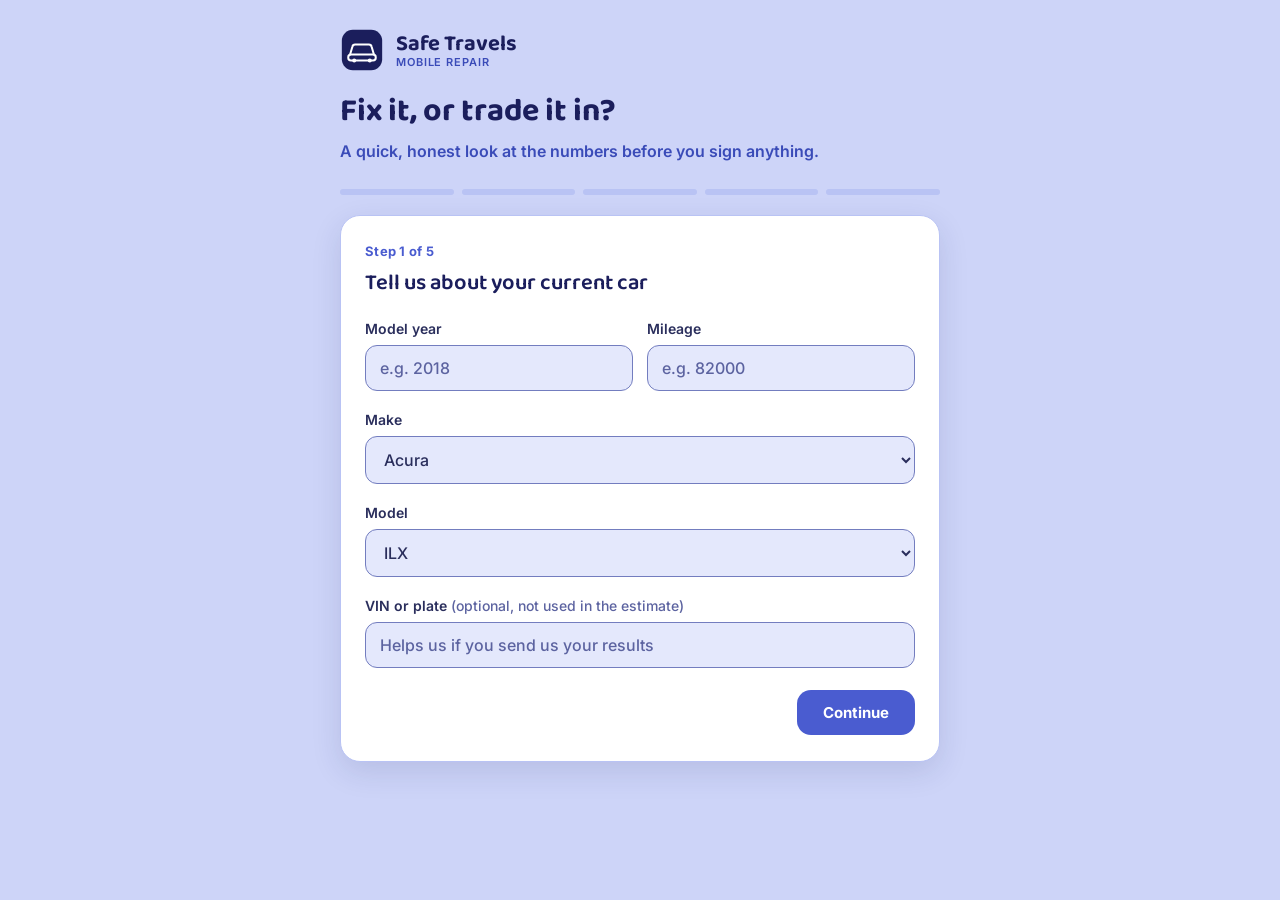
==== index.html @ 07d82bf0 "Print/PDF named 'Safe Travels Tool Results – <date>' with branded header Embedded, the browser named" ====
<!DOCTYPE html>
<html lang="en">
<head>
<meta charset="UTF-8">
<meta name="viewport" content="width=device-width, initial-scale=1.0">
<script>
  // Inside an iframe (the Squarespace embed): hide our own header, use a transparent
  // background and the light theme, so the tool blends into the host page. Runs before
  // first paint so the header never flashes. Standalone visits are unaffected.
  if (window.self !== window.top) {
    document.documentElement.classList.add('embedded');
    document.documentElement.setAttribute('data-theme', 'light');
  }
</script>
<title>Fix It or Trade It In? — Safe Travels</title>
<link rel="preconnect" href="https://fonts.googleapis.com">
<link rel="preconnect" href="https://fonts.gstatic.com" crossorigin>
<link href="https://fonts.googleapis.com/css2?family=Baloo+2:wght@500;600;700;800&family=Inter:wght@400;500;600;700&display=swap" rel="stylesheet">
<style>
  :root{
    --bg: #CDD4F8;
    --bg-soft: #E4E8FC;
    --navy: #1B1E5C;
    --navy-soft: #3A3F86;
    --blue: #5F72E0;
    --blue-deep: #4A5CD0;
    --coral: #F16F55;
    --coral-deep: #E05A40;
    --white: #FFFFFF;
    --card-border: #B9C3F4;
    --ink-on-blue: #FFFFFF;
    --text-body: #2A2E5C;
    --text-muted: #5C63A0;
    --good: #1B6B47;
    --focus: #1B1E5C;
    /* WCAG 2.2 AA: text/buttons >= 4.5:1, control borders >= 3:1 */
    --btn: #4A5CD0;
    --btn-hover: #3A4BB8;
    --error: #B3361F;
    --field-border: #737DBF;
    --accent-text: #3A4BB8;
    --shadow: 0 10px 30px rgba(27,30,92,0.12);
  }
  :root:not([data-theme="light"]) {
    @media (prefers-color-scheme: dark) {
      --bg: #12142E;
      --bg-soft: #1B1E44;
      --navy: #ECEFFF;
      --navy-soft: #C7CCF5;
      --blue: #8C9AF5;
      --blue-deep: #7385F0;
      --coral: #FF8B72;
      --coral-deep: #FF7259;
      --white: #1E2150;
      --card-border: #383D80;
      --ink-on-blue: #12142E;
      --text-body: #E7E9FF;
      --text-muted: #A7ACDD;
      --good: #6FDBA6;
      --focus: #ECEFFF;
      --btn: #8C9AF5;
      --btn-hover: #A5B1F8;
      --error: #FF7259;
      --field-border: #8088D0;
      --accent-text: #8C9AF5;
      --shadow: 0 10px 30px rgba(0,0,0,0.4);
    }
  }
  :root[data-theme="dark"]{
    --bg: #12142E;
    --bg-soft: #1B1E44;
    --navy: #ECEFFF;
    --navy-soft: #C7CCF5;
    --blue: #8C9AF5;
    --blue-deep: #7385F0;
    --coral: #FF8B72;
    --coral-deep: #FF7259;
    --white: #1E2150;
    --card-border: #383D80;
    --ink-on-blue: #12142E;
    --text-body: #E7E9FF;
    --text-muted: #A7ACDD;
    --good: #6FDBA6;
    --focus: #ECEFFF;
    --btn: #8C9AF5;
    --btn-hover: #A5B1F8;
    --error: #FF7259;
    --field-border: #8088D0;
    --accent-text: #8C9AF5;
    --shadow: 0 10px 30px rgba(0,0,0,0.4);
  }

  *{box-sizing:border-box;}
  html,body{margin:0;padding:0;}
  body{
    background: var(--bg);
    color: var(--text-body);
    font-family: 'Inter', -apple-system, BlinkMacSystemFont, sans-serif;
    min-height:100vh;
    line-height:1.5;
  }
  /* Embedded: no header, no background of our own. Everything left sits inside the card,
     so contrast never depends on the host page's colors. */
  html.embedded{ background:transparent; color-scheme:light; }
  html.embedded body{ min-height:0; background:transparent; }
  html.embedded .wrap{ padding:6px 10px 28px; }
  html.embedded header.top, html.embedded .title-block .sub{ display:none; }
  html.embedded .title-block{ margin:0; }
  html.embedded .title-block h1{ position:absolute; width:1px; height:1px; margin:-1px; padding:0; overflow:hidden; clip:rect(0 0 0 0); white-space:nowrap; border:0; }
  html.embedded .card .progress{ margin:0 0 18px; }
  .sr-only{ position:absolute; width:1px; height:1px; margin:-1px; padding:0; overflow:hidden; clip:rect(0 0 0 0); white-space:nowrap; border:0; }
  .step-title:focus{ outline:none; }
  ::placeholder{ color: var(--text-muted); opacity:1; }
  .wrap{
    max-width: 640px;
    margin: 0 auto;
    padding: 28px 20px 60px;
  }
  header.top{
    display:flex;
    align-items:center;
    gap:12px;
    margin-bottom: 22px;
  }
  .mark{
    width:44px;height:44px;flex:0 0 auto;
  }
  .wordmark{
    font-family:'Baloo 2', sans-serif;
    font-weight:700;
    font-size: 22px;
    color: var(--navy);
    line-height:1.1;
  }
  .wordmark small{
    display:block;
    font-family:'Inter',sans-serif;
    font-weight:600;
    font-size:11px;
    letter-spacing:0.08em;
    color: var(--accent-text);
  }
  .title-block{ margin: 6px 0 26px; }
  h1{
    font-family:'Baloo 2', sans-serif;
    font-weight:700;
    font-size: 32px;
    color: var(--navy);
    margin:0 0 8px;
    line-height:1.15;
  }
  .sub{
    color: var(--accent-text);
    font-weight:600;
    font-size:16px;
    margin:0;
    max-width: 46ch;
  }

  .progress{
    display:flex;
    gap:8px;
    margin: 24px 0 20px;
  }
  .progress .seg{
    flex:1;
    height:6px;
    border-radius:6px;
    background: var(--card-border);
    overflow:hidden;
  }
  .progress .seg.done, .progress .seg.active{ background: var(--blue); }

  .card{
    background: var(--white);
    border: 1.5px solid var(--card-border);
    border-radius: 20px;
    padding: 26px 24px;
    box-shadow: var(--shadow);
  }
  .step-label{
    font-weight:700;
    font-size:13px;
    letter-spacing:0.02em;
    color: var(--blue-deep);
    margin: 0 0 6px;
  }
  .step-title{
    font-family:'Baloo 2', sans-serif;
    font-weight:600;
    font-size:22px;
    color: var(--navy);
    margin: 0 0 18px;
  }

  .field{ margin-bottom:18px; }
  .field label{
    display:block;
    font-weight:600;
    font-size:14px;
    color: var(--text-body);
    margin-bottom:6px;
  }
  .hint{
    font-size:12.5px;
    color: var(--text-muted);
    margin-top:5px;
  }
  input[type="text"], input[type="number"], select{
    width:100%;
    padding: 12px 14px;
    border-radius: 12px;
    border: 1.5px solid var(--field-border);
    background: var(--bg-soft);
    color: var(--text-body);
    font-family:'Inter',sans-serif;
    font-size:16px; /* 16px+ stops iOS Safari zooming in on focus */
    font-weight:500;
  }
  input:focus, select:focus, button:focus-visible{
    outline: 2px solid var(--focus);
    outline-offset: 2px;
  }
  .row2{ display:grid; grid-template-columns: 1fr 1fr; gap:14px; }
  @media (max-width:480px){ .row2{ grid-template-columns: 1fr; } }

  .toggle{
    display:flex;
    background: var(--bg-soft);
    border: 1.5px solid var(--card-border);
    border-radius: 12px;
    padding:4px;
    gap:4px;
    margin-bottom:18px;
  }
  .toggle button{
    flex:1;
    border:none;
    background:transparent;
    padding:10px 8px;
    border-radius:9px;
    font-family:'Inter',sans-serif;
    font-weight:600;
    font-size:13.5px;
    color: var(--text-muted);
    cursor:pointer;
  }
  .toggle button.active{
    background: var(--btn);
    color: var(--ink-on-blue);
  }

  .checkrow{
    display:flex;
    align-items:center;
    gap:10px;
    border:1.5px solid var(--card-border);
    border-radius:12px;
    padding:12px 14px;
    background: var(--bg-soft);
    margin-bottom:18px;
    cursor:pointer;
  }
  .checkrow input{ width:18px; height:18px; accent-color: var(--blue); }
  .checkrow span{ font-size:14px; font-weight:500; color: var(--text-body); }

  .cta-link{
    display:flex;
    align-items:center;
    justify-content:space-between;
    gap:10px;
    text-decoration:none;
    background: #B93D26;
    color: #fff;
    padding: 14px 18px;
    border-radius: 14px;
    font-weight:700;
    font-size:14.5px;
    margin-bottom:20px;
  }
  .cta-link:hover{ background: #A83520; }
  .cta-link .arrow{ font-size:18px; }

  .nav-buttons{
    display:flex;
    justify-content:space-between;
    gap:12px;
    margin-top: 22px;
  }
  button.primary{
    background: var(--btn);
    color: var(--ink-on-blue);
    border:none;
    padding: 13px 26px;
    border-radius: 14px;
    font-family:'Inter',sans-serif;
    font-weight:700;
    font-size:15px;
    cursor:pointer;
  }
  button.primary:hover{ background: var(--btn-hover); }
  button.ghost{
    background:transparent;
    color: var(--navy-soft);
    border: 1.5px solid var(--field-border);
    padding: 13px 22px;
    border-radius: 14px;
    font-family:'Inter',sans-serif;
    font-weight:700;
    font-size:15px;
    cursor:pointer;
  }
  button.ghost:hover{ border-color: var(--blue); color: var(--blue-deep); }
  button:disabled{ opacity:0.45; cursor:not-allowed; }

  .slider-row{ margin-bottom: 18px; }
  input[type="range"]{
    width:100%;
    accent-color: var(--blue);
  }
  .slider-value{
    display:flex;
    justify-content:space-between;
    font-size:13px;
    color: var(--text-muted);
    font-weight:600;
    margin-top:4px;
  }

  /* Results */
  .verdict-card{
    text-align:center;
    border-radius: 22px;
    padding: 32px 24px 28px;
    color: #fff;
    margin-bottom: 20px;
  }
  .verdict-card.fix{ background: linear-gradient(160deg, #1B1E5C 0%, #3A3F86 100%); }
  .verdict-card.trade{ background: linear-gradient(160deg, #A83520 0%, #B93D26 100%); }
  .verdict-eyebrow{
    font-size:13px;
    font-weight:700;
    margin:0 0 6px;
  }
  .verdict-headline{
    font-family:'Baloo 2', sans-serif;
    font-weight:700;
    font-size: 30px;
    margin: 0 0 10px;
  }
  .verdict-sub{
    font-size:14.5px;
    font-weight:500;
    opacity:0.95;
    max-width:42ch;
    margin: 0 auto;
  }

  .stat-grid{
    display:grid;
    grid-template-columns: 1fr 1fr;
    gap:12px;
    margin: 20px 0;
  }
  @media (max-width:480px){ .stat-grid{ grid-template-columns: 1fr; } }
  .stat{
    background: var(--bg-soft);
    border:1.5px solid var(--card-border);
    border-radius:14px;
    padding:14px 16px;
  }
  .stat .k{ font-size:12px; font-weight:700; color: var(--text-muted); margin-bottom:4px; }
  .stat .v{ font-size:20px; font-weight:700; color: var(--navy); font-family:'Baloo 2', sans-serif; }
  .stat .d{ font-size:12px; color: var(--text-muted); margin-top:2px; }

  .reasoning{
    list-style:none;
    margin:0 0 20px;
    padding:0;
  }
  .reasoning li{
    display:flex;
    gap:10px;
    padding: 10px 0;
    border-top: 1px solid var(--card-border);
    font-size:14px;
    color: var(--text-body);
  }
  .reasoning li:first-child{ border-top:none; }
  .reasoning li .dot{
    flex:0 0 auto;
    width:8px;height:8px;border-radius:50%;
    background: var(--blue);
    margin-top:6px;
  }

  details.math{
    margin-bottom:20px;
    border:1.5px solid var(--card-border);
    border-radius:14px;
    padding: 4px 16px;
    background: var(--bg-soft);
  }
  details.math summary{
    cursor:pointer;
    font-weight:700;
    font-size:13.5px;
    color: var(--blue-deep);
    padding:12px 0;
  }
  details.math .math-body{ font-size:13px; color: var(--text-muted); padding-bottom:14px; }
  details.math .math-body p{ margin:6px 0; }

  .disclaimer{
    font-size:12px;
    color: var(--text-muted);
    line-height:1.6;
    margin-bottom: 18px;
  }

  .restart{
    display:block;
    text-align:center;
    width:100%;
    background:transparent;
    border:none;
    color: var(--text-muted);
    font-weight:600;
    font-size:13px;
    text-decoration:underline;
    cursor:pointer;
    padding: 6px;
  }

  .step{ display:none; }
  .step.active{ display:block; }

  .error-msg{
    color: var(--error);
    font-size:13px;
    font-weight:600;
    margin: -8px 0 16px;
    display:none;
  }

  /* Condition options */
  fieldset.opts{ border:none; margin:0 0 18px; padding:0; }
  fieldset.opts legend{ font-weight:600; font-size:14px; color: var(--text-body); margin-bottom:8px; padding:0; }
  .opt{
    display:flex;
    align-items:flex-start;
    gap:10px;
    border:1.5px solid var(--card-border);
    border-radius:12px;
    padding:11px 14px;
    background: var(--bg-soft);
    margin-bottom:8px;
    cursor:pointer;
  }
  .opt input{ width:18px; height:18px; margin-top:2px; accent-color: var(--blue); flex:0 0 auto; }
  .opt b{ display:block; font-size:14px; font-weight:600; color: var(--text-body); }
  .opt small{ display:block; font-size:12.5px; color: var(--text-muted); }
  .opt:has(input:checked){ border-color: var(--blue); }
  .hint a, .disclaimer a{ color: var(--blue-deep); }

  .answers-block summary{ cursor:pointer; }
  .answers{ list-style:none; margin:0; padding:0 0 12px; font-size:13px; }
  .answers li{ display:flex; justify-content:space-between; gap:12px; padding:5px 0; border-top:1px solid var(--card-border); }
  .answers li:first-child{ border-top:none; }
  .answers li span:first-child{ color: var(--text-muted); }
  .answers li span:last-child{ color: var(--text-body); font-weight:600; text-align:right; }

  .result-actions{ display:flex; gap:12px; margin-bottom:20px; }
  .result-actions button{ flex:1; }

  .send-box{
    border:1.5px solid var(--card-border);
    border-radius:16px;
    padding:18px 16px 6px;
    background: var(--bg-soft);
    margin-bottom:20px;
  }
  .send-box h3{ font-family:'Baloo 2', sans-serif; font-weight:600; font-size:18px; color: var(--navy); margin:0 0 4px; }
  .send-box > p{ font-size:13px; color: var(--text-muted); margin:0 0 14px; }
  .send-box input[type="text"], .send-box input[type="email"], .send-box input[type="tel"], .send-box textarea{
    width:100%;
    padding: 11px 13px;
    border-radius: 12px;
    border: 1.5px solid var(--field-border);
    background: var(--white);
    color: var(--text-body);
    font-family:'Inter',sans-serif;
    font-size:16px; /* 16px+ stops iOS Safari zooming in on focus */
  }
  .send-box textarea{ min-height:70px; resize:vertical; }
  .send-box .checkrow{ background: var(--white); align-items:flex-start; }
  .send-box .checkrow input{ margin-top:2px; flex:0 0 auto; }
  .send-box .checkrow span{ font-size:12.5px; }
  .send-status{ font-size:13px; font-weight:600; margin: 0 0 14px; display:none; }
  .send-status.ok{ color: var(--good); display:block; }
  .send-status.bad{ color: var(--error); display:block; }
  .send-box button.primary{ width:100%; margin-bottom:14px; }

  .disclaimer h3{ font-size:12.5px; font-weight:700; color: var(--text-body); margin:14px 0 4px; }
  .disclaimer p{ margin:0 0 8px; }
  .print-only{ display:none; }
  /* A line is always reserved for the message, so showing or clearing it never moves the form. */
  .field-err{ color: var(--error); font-size:12.5px; font-weight:600; line-height:1.4; min-height:1.4em; margin:4px 0 -8px; }
  .send-box input[aria-invalid="true"], input[aria-invalid="true"]{ border-color: var(--error); }
  .hp{ position:absolute; left:-9999px; width:1px; height:1px; overflow:hidden; }

  @media print{
    :root:not([data-theme="light"]), :root[data-theme]{
      --bg:#fff; --bg-soft:#F4F5FC; --navy:#1B1E5C; --navy-soft:#3A3F86; --blue:#5F72E0; --blue-deep:#4A5CD0;
      --coral:#F16F55; --coral-deep:#E05A40; --white:#fff; --card-border:#C9CFEF; --text-body:#2A2E5C;
      --text-muted:#5C63A0; --shadow:none;
    }
    body{ background:#fff; }
    .wrap{ padding:0; max-width:none; }
    .progress, .title-block .sub, .step-label, .nav-buttons, .result-actions, .send-box, .restart,
    .cta-link{ display:none !important; }
    details summary{ list-style:none; cursor:default; }
    .card{ border:none; box-shadow:none; padding:0; }
    .verdict-card, .stat{ -webkit-print-color-adjust:exact; print-color-adjust:exact; break-inside:avoid; }
    details.math, .answers-block{ break-inside:avoid; }
    .print-only{ display:block; font-size:12px; color: var(--text-muted); margin-bottom:12px; }
  }
</style>
</head>
<body>
<div class="wrap">

  <header class="top">
    <svg class="mark" viewBox="0 0 48 48" fill="none" xmlns="http://www.w3.org/2000/svg" aria-hidden="true">
      <rect x="2" y="2" width="44" height="44" rx="12" fill="var(--navy)"/>
      <path d="M11 29l2.5-8.5A3 3 0 0 1 16.4 18h15.2a3 3 0 0 1 2.9 2.5L37 29" stroke="var(--white)" stroke-width="2.2" stroke-linecap="round" stroke-linejoin="round"/>
      <rect x="9" y="29" width="30" height="6.5" rx="3" stroke="var(--white)" stroke-width="2.2"/>
      <circle cx="15.5" cy="35.5" r="2.2" fill="var(--white)"/>
      <circle cx="32.5" cy="35.5" r="2.2" fill="var(--white)"/>
    </svg>
    <div class="wordmark">Safe Travels<small>MOBILE REPAIR</small></div>
  </header>

  <div class="title-block">
    <h1>Fix it, or trade it in?</h1>
    <p class="sub">A quick, honest look at the numbers before you sign anything.</p>
  </div>

  <div class="progress" id="progress" aria-hidden="true">
    <div class="seg" data-i="0"></div>
    <div class="seg" data-i="1"></div>
    <div class="seg" data-i="2"></div>
    <div class="seg" data-i="3"></div>
    <div class="seg" data-i="4"></div>
  </div>

  <div class="card">

    <!-- STEP 1: current car -->
    <div class="step active" id="step0">
      <p class="step-label">Step 1 of 5</p>
      <h2 class="step-title" tabindex="-1">Tell us about your current car</h2>

      <div class="row2">
        <div class="field">
          <label for="year">Model year</label>
          <input type="number" id="year" inputmode="numeric" aria-describedby="err0" placeholder="e.g. 2018" min="1990" max="2027">
        </div>
        <div class="field">
          <label for="mileage">Mileage</label>
          <input type="number" id="mileage" inputmode="numeric" aria-describedby="err0" placeholder="e.g. 82000" min="0">
        </div>
      </div>

      <div class="field">
        <label for="make">Make</label>
        <select id="make"></select>
      </div>

      <div class="field" id="modelField">
        <label for="model">Model</label>
        <select id="model"></select>
      </div>

      <div class="field" id="categoryField" style="display:none;">
        <label for="category">Closest category</label>
        <select id="category"></select>
        <p class="hint">We don't have your exact model in our reference data, so we'll use a same-category estimate. It'll be wider and less precise.</p>
      </div>

      <div class="field">
        <label for="platevin">VIN or plate <span style="font-weight:500;color:var(--text-muted);">(optional, not used in the estimate)</span></label>
        <input type="text" id="platevin" placeholder="Helps us if you send us your results">
      </div>

      <p class="error-msg" id="err0" role="alert">Enter a model year and mileage to continue.</p>

      <div class="nav-buttons">
        <span></span>
        <button class="primary" id="next0">Continue</button>
      </div>
    </div>

    <!-- STEP 2: condition -->
    <div class="step" id="step1">
      <p class="step-label">Step 2 of 5</p>
      <h2 class="step-title" tabindex="-1">What shape is it in?</h2>

      <fieldset class="opts">
        <legend>Overall condition</legend>
        <label class="opt"><input type="radio" name="cond" value="excellent"><span><b>Excellent</b><small>Looks and drives like new, full service history</small></span></label>
        <label class="opt"><input type="radio" name="cond" value="good" checked><span><b>Good</b><small>Normal wear for its age, no major problems</small></span></label>
        <label class="opt"><input type="radio" name="cond" value="fair"><span><b>Fair</b><small>Noticeable wear, some things need attention soon</small></span></label>
        <label class="opt"><input type="radio" name="cond" value="poor"><span><b>Poor</b><small>Several problems, or it's been neglected</small></span></label>
      </fieldset>

      <fieldset class="opts">
        <legend>Rust</legend>
        <label class="opt"><input type="radio" name="rust" value="none" checked><span><b>None that I can see</b></span></label>
        <label class="opt"><input type="radio" name="rust" value="surface"><span><b>Surface spots</b><small>Small spots or stone chips starting to rust</small></span></label>
        <label class="opt"><input type="radio" name="rust" value="body"><span><b>Bubbling or holes in the body</b><small>Rocker panels, wheel arches, door bottoms, tailgate</small></span></label>
        <label class="opt"><input type="radio" name="rust" value="structural"><span><b>Frame, subframe, or brake-line rust</b><small>Flaking or rot underneath, or a mechanic has flagged it</small></span></label>
        <p class="hint">Road salt makes rust a big deal in New Jersey. Not sure? Choose your best guess. We check underneath during any Safe Travels visit.</p>
      </fieldset>

      <fieldset class="opts">
        <legend>Electronics &amp; software <span style="font-weight:500;color:var(--text-muted);">(check any that apply)</span></legend>
        <label class="opt"><input type="checkbox" class="sw" value="Warning lights or electrical glitches that keep coming back"><span><b>Warning lights or electrical glitches that keep coming back</b></span></label>
        <label class="opt"><input type="checkbox" class="sw" value="Screen, infotainment, camera, or phone-connection problems"><span><b>Screen, infotainment, camera, or phone-connection problems</b></span></label>
        <label class="opt"><input type="checkbox" class="sw" value="Driver-assist or sensor faults"><span><b>Driver-assist or sensor faults</b><small>Lane keeping, blind spot, parking sensors, adaptive cruise</small></span></label>
      </fieldset>

      <div class="field" id="warrantyField" style="display:none;">
        <label for="warranty">Is it still under factory warranty?</label>
        <select id="warranty">
          <option value="unsure">Not sure</option>
          <option value="yes">Yes</option>
          <option value="no">No</option>
        </select>
        <p class="hint">Software problems are often fixed free under a recall or warranty. Check your VIN at <a href="https://www.nhtsa.gov/recalls" target="_blank" rel="noopener">nhtsa.gov/recalls<span class="sr-only"> (opens in a new tab)</span></a>.</p>
      </div>

      <div class="nav-buttons">
        <button class="ghost" id="back1">Back</button>
        <button class="primary" id="next1">Continue</button>
      </div>
    </div>

    <!-- STEP 3: repair situation -->
    <div class="step" id="step2">
      <p class="step-label">Step 3 of 5</p>
      <h2 class="step-title" tabindex="-1">What's it need right now?</h2>

      <a class="cta-link" href="https://www.besafetravels.com/calculator" target="_blank" rel="noopener">
        <span>Get a free repair quote from Safe Travels</span>
        <span class="arrow" aria-hidden="true">↗</span><span class="sr-only"> (opens in a new tab)</span>
      </a>

      <label class="checkrow" for="noRepair">
        <input type="checkbox" id="noRepair">
        <span>No known repairs — I'm just weighing my options</span>
      </label>

      <div class="field" id="repairField">
        <label for="repairCost">Repair quote amount ($)</label>
        <input type="number" id="repairCost" inputmode="numeric" placeholder="e.g. 1800" min="0">
        <p class="hint">Use the quote from the link above, or your mechanic's estimate.</p>
      </div>

      <div class="nav-buttons">
        <button class="ghost" id="back2">Back</button>
        <button class="primary" id="next2">Continue</button>
      </div>
    </div>

    <!-- STEP 4: new car -->
    <div class="step" id="step3">
      <p class="step-label">Step 4 of 5</p>
      <h2 class="step-title" tabindex="-1">The car you're considering</h2>

      <div class="toggle" role="group" aria-label="How do you want to enter the new car's cost?">
        <button type="button" id="tabPayment" class="active" aria-pressed="true">I know my payment</button>
        <button type="button" id="tabPrice" aria-pressed="false">Enter price &amp; terms</button>
      </div>

      <div id="paymentMode">
        <div class="row2">
          <div class="field">
            <label for="knownPayment">Monthly payment ($)</label>
            <input type="number" id="knownPayment" inputmode="numeric" aria-describedby="err3" placeholder="e.g. 480" min="0">
          </div>
          <div class="field">
            <label for="knownTerm">Term (months)</label>
            <input type="number" id="knownTerm" inputmode="numeric" placeholder="e.g. 36" min="1" value="36">
          </div>
        </div>
        <div class="field">
          <label for="knownDown">Cash down or due at signing ($)</label>
          <input type="number" id="knownDown" inputmode="numeric" placeholder="e.g. 2000" min="0" value="0">
        </div>
        <label class="checkrow" for="paymentHasTrade">
          <input type="checkbox" id="paymentHasTrade">
          <span>This payment already includes my trade-in</span>
        </label>
      </div>

      <div id="priceMode" style="display:none;">
        <div class="row2">
          <div class="field">
            <label for="price">Vehicle price ($)</label>
            <input type="number" id="price" inputmode="numeric" aria-describedby="err3" placeholder="e.g. 32000" min="0">
          </div>
          <div class="field">
            <label for="down">Cash down ($)</label>
            <input type="number" id="down" inputmode="numeric" placeholder="e.g. 3000" min="0" value="0">
            <p class="hint">Don't include your trade-in. We add it below.</p>
          </div>
        </div>
        <div class="row2">
          <div class="field">
            <label for="apr">Interest rate (APR %)</label>
            <input type="number" id="apr" inputmode="decimal" placeholder="e.g. 6.5" min="0" step="0.1" value="6.5">
          </div>
          <div class="field">
            <label for="term">Term (months)</label>
            <input type="number" id="term" inputmode="numeric" placeholder="e.g. 60" min="1" value="60">
          </div>
        </div>
        <label class="checkrow" for="applyTrade">
          <input type="checkbox" id="applyTrade" checked>
          <span>Put my estimated trade-in value toward this car</span>
        </label>
      </div>

      <div class="slider-row">
        <label for="horizon">How far ahead are you comparing?</label>
        <input type="range" id="horizon" min="12" max="84" step="6" value="36">
        <div class="slider-value"><span>1 yr</span><span id="horizonOut">3 years</span><span>7 yrs</span></div>
      </div>

      <p class="error-msg" id="err3" role="alert">Enter a payment or a price to continue.</p>

      <div class="nav-buttons">
        <button class="ghost" id="back3">Back</button>
        <button class="primary" id="next3">See my result</button>
      </div>
    </div>

    <!-- STEP 5: result -->
    <div class="step" id="step4">
      <p class="step-label">Step 5 of 5</p>
      <h2 class="step-title" tabindex="-1">Here's what the numbers say</h2>
      <p class="print-only" id="printDate"></p>
      <p class="print-only print-contact">Safe Travels Mobile Repair · besafetravels.com · (908) 986-3415 · info@besafetravels.com</p>

      <div id="verdictCard" class="verdict-card">
        <p class="verdict-eyebrow" id="verdictEyebrow">OUR READ</p>
        <p class="verdict-headline" id="verdictHeadline">—</p>
        <p class="verdict-sub" id="verdictSub"></p>
      </div>

      <div class="stat-grid">
        <div class="stat">
          <div class="k">Estimated trade-in value</div>
          <div class="v" id="statTradeIn">—</div>
          <div class="d" id="statTradeInConf"></div>
        </div>
        <div class="stat">
          <div class="k">Repair as % of that value</div>
          <div class="v" id="statRatio">—</div>
          <div class="d">lower is stronger for fixing</div>
        </div>
        <div class="stat">
          <div class="k">Cost to keep &amp; fix</div>
          <div class="v" id="statFixTotal">—</div>
          <div class="d" id="statFixSub"></div>
        </div>
        <div class="stat">
          <div class="k">Net cost to trade in &amp; replace</div>
          <div class="v" id="statTradeTotal">—</div>
          <div class="d" id="statTradeSub"></div>
        </div>
      </div>

      <ul class="reasoning" id="reasoningList"></ul>

      <details class="math answers-block">
        <summary>Your answers</summary>
        <ul class="answers" id="answersList"></ul>
      </details>

      <details class="math">
        <summary>How we calculated this</summary>
        <div class="math-body" id="mathBody"></div>
      </details>

      <div class="result-actions">
        <button class="ghost" id="printBtn" type="button">Print or save as PDF</button>
      </div>

      <form class="send-box" id="sendForm" novalidate>
        <h3>Want a second opinion?</h3>
        <p>Send these results to Safe Travels and we'll get back to you. Nothing is sent unless you press the button.</p>
        <p>Your name is required, plus an email <em>or</em> a phone number.</p>
        <div class="field">
          <label for="sendName">Your name <span style="font-weight:500;color:var(--text-muted);">(required)</span></label>
          <input type="text" id="sendName" autocomplete="name" aria-required="true">
        </div>
        <div>
          <div class="field">
            <label for="sendEmail">Email</label>
            <input type="email" id="sendEmail" autocomplete="email" maxlength="254" aria-describedby="sendEmailErr" placeholder="you@example.com">
            <p class="field-err" id="sendEmailErr"></p>
          </div>
          <div class="field">
            <label for="sendPhone">Phone</label>
            <input type="tel" id="sendPhone" autocomplete="tel" maxlength="25" aria-describedby="sendPhoneErr" placeholder="(732) 555-1234">
            <p class="field-err" id="sendPhoneErr"></p>
          </div>
        </div>
        <div class="field">
          <label for="sendNote">Anything else we should know? <span style="font-weight:500;color:var(--text-muted);">(optional)</span></label>
          <textarea id="sendNote"></textarea>
        </div>
        <div class="hp" aria-hidden="true">
          <label for="sendWebsite">Leave this empty</label>
          <input type="text" id="sendWebsite" name="_honey" tabindex="-1" autocomplete="off">
        </div>
        <label class="checkrow" for="sendConsent">
          <input type="checkbox" id="sendConsent">
          <span>I agree that Safe Travels Mobile Repair can use my answers and contact details to reply to me about this estimate.</span>
        </label>
        <p class="send-status" id="sendStatus" role="status"></p>
        <button class="primary" type="submit" id="sendBtn">Send my results to Safe Travels</button>
      </form>

      <a class="cta-link" id="resultCta" href="https://www.besafetravels.com" target="_blank" rel="noopener">
        <span id="resultCtaText">Book with Safe Travels</span>
        <span class="arrow" aria-hidden="true">↗</span><span class="sr-only"> (opens in a new tab)</span>
      </a>

      <div class="disclaimer">
        <h3>Important: this is an estimate, not an offer</h3>
        <p>This tool gives a rough, directional comparison. It's based on general depreciation and upkeep patterns and on what you enter. It is not a vehicle appraisal, a trade-in or purchase offer, a written repair estimate, a credit offer, or financial or legal advice. Condition, trim, options, history, market conditions and your credit all change the real numbers. Before you decide, get a written trade-in offer from a dealer and a written repair estimate.</p>
        <h3>Costs not included</h3>
        <p>The "trade in &amp; replace" figure does not include New Jersey sales tax (currently 6.625%), NJ MVC title and registration fees, dealer documentary or other fees, insurance, or any loan balance you still owe on your current car. Those costs vary by vehicle, dealer and driver, and they will make buying a vehicle cost more than shown here. Insurance and registration can differ a lot between your current car and a newer one, so ask your insurer and the dealer for exact figures.</p>
        <h3>Financing</h3>
        <p>Payments calculated from a price, APR and term are for illustration only. Your actual rate and terms depend on your lender and credit approval.</p>
        <h3>Rust, safety &amp; recalls</h3>
        <p>Only a hands-on inspection can confirm rust damage or whether a car is safe to drive. If you suspect frame or brake-line rust, have it inspected before you spend money on other repairs. Check open recalls for free at <a href="https://www.nhtsa.gov/recalls" target="_blank" rel="noopener">nhtsa.gov/recalls<span class="sr-only"> (opens in a new tab)</span></a>.</p>
        <h3>About us</h3>
        <p>Safe Travels Mobile Repair is an auto repair business, not a car dealer or lender. We may earn money if you choose to repair your car with us, so feel free to get a second opinion.</p>
        <h3>Your information</h3>
        <p>Your answers stay in your browser unless you choose to send them to us. If you do, we use them only to reply to your request.</p>
      </div>

      <button class="restart" id="restart">Start over with different numbers</button>
    </div>

  </div>
</div>

<script>
(function(){
  // ---- Embedding: when shown in an iframe (e.g. a Squarespace embed block), tell the
  // host page our height so the frame grows and shrinks with each step. See embed.html.
  var EMBEDDED = window.parent !== window;
  if(EMBEDDED){
    document.documentElement.classList.add('embedded');
    var card = document.querySelector('.card');
    card.insertBefore(document.getElementById('progress'), card.firstChild);
    var lastHeight = 0;
    var sendHeight = function(){
      var h = Math.ceil(document.body.getBoundingClientRect().height);
      if(h !== lastHeight){ lastHeight = h; window.parent.postMessage({type:'st-fix-or-trade-height', height:h}, '*'); }
    };
    if('ResizeObserver' in window) new ResizeObserver(sendHeight).observe(document.body);
    window.addEventListener('load', sendHeight);
  }

  // ---- Configuration ----
  var CONFIG = {
    leadEmail: 'info@besafetravels.com',
    // Where "Send my results" submissions go:
    //  - Google Apps Script web app (apps-script/Code.gs): paste its https://script.google.com/macros/s/…/exec URL.
    //    Leads land in the "Safe Travels — Fix it, or trade it in? Leads" tab of the Google Sheet, and info@ gets an email.
    //    Current setting: the "Fix or Trade leads" project under info@ (deployed 2026-09-28).
    //  - FormSubmit (https://formsubmit.co/ajax/info@besafetravels.com): emails leadEmail; the first
    //    submission sends an activation email to leadEmail. Previous setting.
    //  - '' sends nothing and opens the customer's email app instead.
    submitEndpoint: 'https://script.google.com/macros/s/AKfycbz4BrQwaSMZvIZAOqmyDakPnyBGx8i_okZtAsB-3XBSUq9jP9hJqQw0kU8BteDcKVif/exec'
  };

  // ---- Reference data ----
  // Values are estimated trade-in values for an 8-year-old car (2018 model year, priced in 2026).
  var ANCHOR_AGE = 8;

  var SEGMENTS = {
    sub:    {label:"Subcompact car", base:5500},
    car:    {label:"Compact car", base:8000},
    mid:    {label:"Midsize sedan", base:9500},
    full:   {label:"Full-size sedan", base:10500},
    sport:  {label:"Sports car", base:14000},
    perf:   {label:"High-performance car", base:30000},
    xsuv:   {label:"Subcompact SUV / crossover", base:8500},
    csuv:   {label:"Compact SUV / crossover", base:11000},
    msuv:   {label:"Midsize SUV", base:13500},
    fsuv:   {label:"Full-size SUV", base:19000},
    van:    {label:"Minivan", base:10500},
    mtruck: {label:"Compact / midsize pickup", base:16500},
    ftruck: {label:"Full-size pickup", base:19000},
    hd:     {label:"Heavy-duty pickup", base:26000},
    cvan:   {label:"Cargo / passenger van", base:14000},
    lcar:   {label:"Luxury compact sedan / coupe", base:9500},
    lmid:   {label:"Luxury midsize or full-size sedan", base:12500},
    lsuv:   {label:"Luxury compact SUV", base:11500},
    lmsuv:  {label:"Luxury midsize SUV", base:15000},
    lfsuv:  {label:"Luxury full-size SUV", base:24000},
    ev:     {label:"Electric car", base:9000},
    evsuv:  {label:"Electric SUV or truck", base:14000},
    exotic: {label:"Exotic / supercar", base:45000}
  };

  // Brand value factor (f) and models as "Model:segment" or "Model:segment:model-factor".
  // old:true marks brands no longer sold new in North America.
  var BRANDS = {
    "Acura": {f:0.95, m:"ILX:lcar,Integra:lcar,TLX:lcar,TL:lcar,TSX:lcar,RLX:lmid,RL:lmid,RSX:car,RDX:lsuv,MDX:lmsuv,ZDX:evsuv,NSX:exotic:0.8"},
    "Alfa Romeo": {f:0.65, m:"Giulia:lcar,Stelvio:lsuv,Tonale:lsuv,4C:sport:2"},
    "Aston Martin": {f:1.6, m:"Vantage:exotic,DB11:exotic,DB12:exotic,DBS:exotic,DBX:exotic"},
    "Audi": {f:0.8, m:"A3:lcar,A4:lcar,A5:lcar,A6:lmid,A7:lmid:1.2,A8:lmid:1.3,S3:lcar:1.2,S4:lcar:1.2,S5:lcar:1.3,RS 5:perf:0.9,RS 7:perf:1.3,TT:sport,R8:exotic:0.9,Q3:lsuv:0.85,Q4 e-tron:evsuv:1.3,Q5:lsuv,Q7:lmsuv,Q8:lmsuv:1.3,e-tron / Q8 e-tron:evsuv:1.2,e-tron GT:ev:2.5,A6 allroad:lmid"},
    "Bentley": {f:2.0, m:"Continental GT:exotic,Flying Spur:exotic,Bentayga:exotic"},
    "BMW": {f:0.8, m:"2 Series:lcar,3 Series:lcar,4 Series:lcar:1.1,5 Series:lmid,7 Series:lmid:1.3,8 Series:lmid:1.6,M2:perf:0.9,M3:perf,M4:perf,M5:perf:1.1,Z4:sport:1.4,X1:lsuv:0.85,X2:lsuv:0.85,X3:lsuv,X4:lsuv:1.1,X5:lmsuv,X6:lmsuv:1.1,X7:lfsuv:0.9,XM:exotic,i3:ev:0.7,i4:ev:2,i5:ev:2.5,i7:ev:3.5,iX:evsuv:2.2"},
    "Buick": {f:0.8, m:"Encore:xsuv,Encore GX:xsuv,Envista:xsuv,Envision:csuv,Enclave:msuv,Regal:mid,LaCrosse:full,Verano:car,Lucerne:full,LeSabre:full"},
    "Cadillac": {f:0.75, m:"ATS:lcar,CT4:lcar,CTS:lmid,CT5:lmid,CT6:lmid:1.2,XTS:lmid,DTS:lmid,SRX:lsuv,XT4:lsuv,XT5:lmsuv,XT6:lmsuv,Escalade:lfsuv:1.2,Lyriq:evsuv:1.6,Optiq:evsuv:1.4"},
    "Chevrolet": {f:0.95, m:"Spark:sub,Sonic:sub,Aveo:sub,Cruze:car,Cobalt:car,Volt:car,Bolt EV:ev,Bolt EUV:ev,Malibu:mid,Impala:full,Camaro:sport:1.2,Corvette:perf:1.2,Trax:xsuv,Trailblazer:xsuv,Equinox:csuv,Equinox EV:evsuv,Blazer:msuv,Blazer EV:evsuv:1.2,Traverse:msuv,Tahoe:fsuv:1.1,Suburban:fsuv:1.15,Colorado:mtruck,Silverado 1500:ftruck,Silverado EV:evsuv:1.8,Silverado 2500HD / 3500HD:hd,Avalanche:ftruck,Express:cvan"},
    "Chrysler": {f:0.75, m:"200:mid,300:full,Sebring:mid,PT Cruiser:car,Pacifica:van,Voyager:van,Town & Country:van"},
    "Dodge": {f:0.85, m:"Dart:car,Avenger:mid,Charger:full,Challenger:sport:1.1,Viper:exotic:0.9,Journey:csuv,Hornet:csuv,Durango:msuv,Grand Caravan:van,Dakota:mtruck"},
    "Ferrari": {f:4.0, m:"Roma:exotic,Portofino:exotic,F8:exotic,296:exotic,812:exotic:1.5,SF90:exotic:1.5,Purosangue:exotic:1.5"},
    "Fiat": {f:0.6, m:"500:sub,500L:sub,500X:xsuv,500e:ev:0.6,124 Spider:sport"},
    "Ford": {f:0.95, m:"Fiesta:sub,Focus:car,Fusion:mid,Taurus:full,Crown Victoria:full,Mustang:sport:1.1,Mustang Mach-E:evsuv:1.3,EcoSport:xsuv,Escape:csuv,Bronco Sport:csuv,Bronco:msuv:1.3,Edge:msuv,Explorer:msuv,Flex:msuv,Expedition:fsuv,Maverick:mtruck,Ranger:mtruck,F-150:ftruck,F-150 Lightning:evsuv:2,Super Duty (F-250 / F-350):hd,Transit:cvan,Transit Connect:cvan:0.7,E-Series:cvan"},
    "Genesis": {f:0.75, m:"G70:lcar,G80:lmid,G90:lmid:1.3,GV60:evsuv,GV70:lsuv:1.2,GV80:lmsuv:1.2"},
    "GMC": {f:1.0, m:"Terrain:csuv,Acadia:msuv,Envoy:msuv,Yukon:fsuv:1.1,Yukon XL:fsuv:1.15,Canyon:mtruck,Sierra 1500:ftruck:1.05,Sierra HD:hd,Hummer EV:evsuv:3,Savana:cvan"},
    "Honda": {f:1.1, m:"Fit:sub,Insight:car,Civic:car,CR-Z:sub,Accord:mid,Clarity:mid:0.7,S2000:sport:1.5,HR-V:xsuv,CR-V:csuv,Element:csuv,Passport:msuv,Pilot:msuv,Prologue:evsuv,Odyssey:van,Ridgeline:mtruck"},
    "Hyundai": {f:0.85, m:"Accent:sub,Elantra:car,Veloster:car,Ioniq:car,Ioniq 5:evsuv,Ioniq 6:ev:1.3,Sonata:mid,Azera:full,Genesis sedan:lmid,Venue:xsuv,Kona:xsuv,Kona Electric:ev,Tucson:csuv,Santa Fe:msuv,Palisade:msuv:1.1,Santa Cruz:mtruck"},
    "Infiniti": {f:0.75, m:"G35 / G37:lcar,Q50:lcar,Q60:lcar:1.1,Q70:lmid,QX30:lsuv,QX50:lsuv,QX55:lsuv,QX60:lmsuv,QX80:lfsuv"},
    "Jaguar": {f:0.65, m:"XE:lcar,XF:lmid,XJ:lmid:1.2,F-Type:perf,E-Pace:lsuv,F-Pace:lsuv,I-Pace:evsuv"},
    "Jeep": {f:0.95, m:"Renegade:xsuv,Compass:csuv,Patriot:csuv,Cherokee:csuv,Liberty:csuv,Grand Cherokee:msuv,Commander:msuv,Wrangler:msuv:1.2,Gladiator:mtruck,Wagoneer:fsuv:1.1,Grand Wagoneer:lfsuv"},
    "Kia": {f:0.85, m:"Rio:sub,Forte:car,Soul:car,Optima:mid,K5:mid,Stinger:mid:1.3,Cadenza:full,K900:lmid,Seltos:xsuv,Niro:xsuv,Sportage:csuv,Sorento:msuv,Telluride:msuv:1.2,Sedona:van,Carnival:van,EV6:evsuv,EV9:evsuv:1.4"},
    "Lamborghini": {f:4.0, m:"Huracán:exotic,Urus:exotic,Aventador:exotic:1.5,Revuelto:exotic:2"},
    "Land Rover": {f:0.7, m:"Range Rover:lfsuv:1.3,Range Rover Sport:lmsuv:1.3,Range Rover Velar:lsuv:1.2,Range Rover Evoque:lsuv,Discovery:lmsuv,Discovery Sport:lsuv,Defender:lmsuv:1.5,LR4:lmsuv"},
    "Lexus": {f:1.15, m:"CT:lcar,IS:lcar,RC:lcar,ES:lmid,GS:lmid,LS:lmid:1.2,LC:perf,UX:lsuv,NX:lsuv,RX:lmsuv,GX:lmsuv:1.2,TX:lmsuv,LX:lfsuv:1.3,RZ:evsuv"},
    "Lincoln": {f:0.8, m:"MKZ:lmid,Continental:lmid,Town Car:lmid,MKC:lsuv,Corsair:lsuv,MKX:lmsuv,Nautilus:lmsuv,MKT:lmsuv,Aviator:lmsuv:1.2,Navigator:lfsuv"},
    "Lucid": {f:0.6, m:"Air:ev:3,Gravity:evsuv:3"},
    "Maserati": {f:0.6, m:"Ghibli:lmid,Quattroporte:lmid:1.2,Levante:lmsuv,Grecale:lsuv:1.4"},
    "Mazda": {f:1.0, m:"Mazda3:car,Mazda6:mid,MX-5 Miata:sport,RX-8:sport:0.6,CX-3:xsuv,CX-30:xsuv,CX-5:csuv,CX-50:csuv,CX-7:csuv,CX-9:msuv,CX-70:msuv,CX-90:msuv,MX-30:ev:0.6"},
    "McLaren": {f:2.5, m:"570S:exotic,GT:exotic,720S:exotic:1.3,750S:exotic:1.5,Artura:exotic:1.2"},
    "Mercedes-Benz": {f:0.85, m:"A-Class:lcar,CLA:lcar,C-Class:lcar,E-Class:lmid,CLS:lmid:1.1,S-Class:lmid:1.5,SL:perf,AMG GT:perf:1.4,GLA:lsuv:0.9,GLB:lsuv,GLK:lsuv,GLC:lsuv,M-Class / ML:lmsuv,GLE:lmsuv,GL:lmsuv,GLS:lfsuv,G-Class:lfsuv:2.5,EQB:evsuv,EQE:ev:2,EQS:ev:2.5,Metris:cvan,Sprinter:cvan:1.3"},
    "Mini": {f:0.8, m:"Cooper (Hardtop):sub:1.2,Clubman:car,Countryman:xsuv"},
    "Mitsubishi": {f:0.7, m:"Mirage:sub,Lancer:car,Galant:mid,Eclipse:sport:0.6,Eclipse Cross:xsuv,Outlander Sport:xsuv,Outlander:csuv,Outlander PHEV:csuv"},
    "Nissan": {f:0.78, m:"Versa:sub,Sentra:car,Altima:mid,Maxima:full,Leaf:ev:0.6,Ariya:evsuv,350Z / 370Z:sport,Z:sport:1.6,GT-R:perf:1.8,Kicks:xsuv,Juke:xsuv,Rogue Sport:xsuv,Rogue:csuv,Murano:msuv,Pathfinder:msuv,Xterra:msuv,Armada:fsuv,Quest:van,Frontier:mtruck,Titan:ftruck,NV / NV200:cvan"},
    "Polestar": {f:0.6, m:"Polestar 2:ev:2,Polestar 3:evsuv:2.2,Polestar 4:evsuv:2"},
    "Porsche": {f:1.2, m:"911:exotic,718 Boxster / Cayman:perf,Panamera:perf:1.2,Taycan:ev:3,Macan:lsuv:1.4,Cayenne:lmsuv:1.3"},
    "Ram": {f:0.95, m:"1500:ftruck,1500 Classic:ftruck,2500 / 3500:hd,ProMaster:cvan,ProMaster City:cvan:0.7"},
    "Rivian": {f:0.9, m:"R1T:evsuv:2.2,R1S:evsuv:2.2,R2:evsuv:1.5"},
    "Rolls-Royce": {f:3.5, m:"Ghost:exotic,Wraith:exotic,Phantom:exotic:1.5,Cullinan:exotic:1.3,Spectre:exotic:1.3"},
    "Subaru": {f:1.05, m:"Impreza:car,Legacy:mid,WRX:sport:1.1,BRZ:sport,Crosstrek:xsuv,Forester:csuv,Outback:csuv,Tribeca:msuv,Ascent:msuv,Solterra:evsuv"},
    "Tesla": {f:0.85, m:"Model 3:ev:1.6,Model S:ev:2.2,Model X:evsuv:2,Model Y:evsuv:1.3,Cybertruck:evsuv:2.5"},
    "Toyota": {f:1.2, m:"Yaris:sub,Corolla:car,Matrix:car,Prius:car,Camry:mid,Avalon:full,Crown:full,Mirai:ev:0.4,86 / GR86:sport,Supra:perf,C-HR:xsuv,Corolla Cross:xsuv,RAV4:csuv,Venza:csuv,bZ4X:evsuv,Highlander:msuv,Grand Highlander:msuv,4Runner:msuv:1.3,FJ Cruiser:msuv:1.2,Sequoia:fsuv,Land Cruiser:lfsuv,Sienna:van,Tacoma:mtruck:1.1,Tundra:ftruck"},
    "VinFast": {f:0.4, m:"VF 8:evsuv:1.3,VF 9:evsuv:1.6"},
    "Volkswagen": {f:0.8, m:"Golf:car,GTI:sport,Golf R:sport:1.3,Jetta:car,Beetle:car,Passat:mid,CC:mid,Arteon:mid,Taos:xsuv,Tiguan:csuv,Atlas:msuv,Atlas Cross Sport:msuv,Touareg:msuv:1.2,ID.4:evsuv,ID. Buzz:evsuv:1.8"},
    "Volvo": {f:0.85, m:"S60:lcar,V60:lcar,S90:lmid,V90:lmid,XC40:lsuv:0.9,XC60:lsuv,XC90:lmsuv,C40 / EC40:evsuv,XC40 Recharge / EX40:evsuv,EX30:evsuv,EX90:evsuv:1.8"},
    "Hummer": {f:0.7, old:true, m:"H2:fsuv,H3:msuv"},
    "Mercury": {f:0.6, old:true, m:"Milan:mid,Sable:full,Grand Marquis:full,Mariner:csuv,Mountaineer:msuv"},
    "Pontiac": {f:0.6, old:true, m:"Vibe:car,G6:mid,Grand Prix:mid,G8:full,Solstice:sport,Torrent:csuv"},
    "Saab": {f:0.5, old:true, m:"9-3:lcar,9-5:lmid"},
    "Saturn": {f:0.55, old:true, m:"Ion:car,Aura:mid,Sky:sport,Vue:csuv,Outlook:msuv"},
    "Scion": {f:0.85, old:true, m:"xD:sub,iA:sub,tC:car,xB:car,iM:car,FR-S:sport"},
    "smart": {f:0.5, old:true, m:"fortwo:sub"},
    "Suzuki": {f:0.55, old:true, m:"SX4:car,Kizashi:mid,Grand Vitara:csuv"}
  };

  // Hand-researched ranges that take priority over the segment model.
  var OVERRIDES = [
    {make:"Toyota", model:"Camry", low:10500, high:13500, conf:"High"},
    {make:"Toyota", model:"Corolla", low:8200, high:11200, conf:"High"},
    {make:"Honda", model:"Civic", low:9300, high:13000, conf:"High"},
    {make:"Honda", model:"Accord", low:10500, high:13800, conf:"High"},
    {make:"Hyundai", model:"Elantra", low:3900, high:7300, conf:"Medium"},
    {make:"Nissan", model:"Sentra", low:2700, high:5300, conf:"Medium"},
    {make:"BMW", model:"3 Series", low:6600, high:10800, conf:"Medium"},
    {make:"BMW", model:"X3", low:10900, high:12900, conf:"Medium"},
    {make:"BMW", model:"X5", low:9400, high:14900, conf:"Low"},
    {make:"Mercedes-Benz", model:"C-Class", low:9800, high:11700, conf:"Medium"},
    {make:"Mercedes-Benz", model:"E-Class", low:13000, high:18300, conf:"Low"},
    {make:"Audi", model:"A4", low:6900, high:10500, conf:"Medium"},
    {make:"Audi", model:"Q5", low:8700, high:12000, conf:"Medium"},
    {make:"Volkswagen", model:"Jetta", low:5900, high:7900, conf:"Medium"},
    {make:"Volkswagen", model:"Tiguan", low:4400, high:7400, conf:"Medium"},
    {make:"Volvo", model:"XC60", low:9600, high:14000, conf:"Medium"},
    {make:"Volvo", model:"S60", low:6000, high:17900, conf:"Low"}
  ];

  function lookup(make, model){
    var o = OVERRIDES.filter(function(r){ return r.make===make && r.model===model; })[0];
    var brand = BRANDS[make];
    var entry = brand.m.split(',').map(function(s){ return s.split(':'); }).filter(function(p){ return p[0]===model; })[0];
    var seg = entry[1];
    if(o) return {low:o.low, high:o.high, conf:o.conf, seg:seg};
    var mid = SEGMENTS[seg].base * brand.f * (entry[2] ? parseFloat(entry[2]) : 1);
    var conf = (brand.old || seg==='exotic' || seg==='ev' || seg==='evsuv') ? 'Low' : 'Medium';
    return {low:mid*0.85, high:mid*1.15, conf:conf, seg:seg};
  }

  var CONDITION = {
    excellent: {label:"Excellent", value:1.05, upkeep:0.9,  pts:-1},
    good:      {label:"Good",      value:1.0,  upkeep:1.0,  pts:0},
    fair:      {label:"Fair",      value:0.87, upkeep:1.15, pts:0},
    poor:      {label:"Poor",      value:0.7,  upkeep:1.35, pts:1}
  };
  var RUST = {
    none:       {label:"None visible",                  value:1.0,  upkeep:0,  pts:0},
    surface:    {label:"Surface spots",                 value:0.97, upkeep:10, pts:0},
    body:       {label:"Bubbling or holes in the body", value:0.85, upkeep:35, pts:1},
    structural: {label:"Frame, subframe, or brake-line rust", value:0.6, upkeep:80, pts:2}
  };

  var retention = [100,82,72.5,64.5,58,52.5,47.5,43,39,35.5,32.5,30,27.5,25.5,23.5,22,20.5,19,17.5,16,15];
  function retentionAt(age){
    if(age<0) age=0;
    if(age < retention.length) return retention[age];
    var extra = age - (retention.length-1);
    return Math.max(8, retention[retention.length-1] - extra*0.3);
  }

  function clamp(v,min,max){ return Math.max(min, Math.min(max, v)); }
  function $(id){ return document.getElementById(id); }

  // ---- populate make/model/category selects ----
  var makeSel = $('make');
  var modelSel = $('model');
  var modelField = $('modelField');
  var categoryField = $('categoryField');
  var categorySel = $('category');

  function addOpt(sel, value, text){
    var o = document.createElement('option'); o.value=value; o.textContent=text; sel.appendChild(o);
  }
  var makes = Object.keys(BRANDS).sort(function(a,b){ return a.localeCompare(b); });
  makes.forEach(function(m){ addOpt(makeSel, m, m); });
  addOpt(makeSel, '__other__', 'Other / not listed');
  Object.keys(SEGMENTS).forEach(function(k){ addOpt(categorySel, k, SEGMENTS[k].label); });

  function refreshModels(){
    modelSel.innerHTML='';
    if(makeSel.value === '__other__'){
      modelField.style.display='none';
      categoryField.style.display='block';
      return;
    }
    modelField.style.display='block';
    categoryField.style.display='none';
    BRANDS[makeSel.value].m.split(',').map(function(s){ return s.split(':')[0]; })
      .sort(function(a,b){ return a.localeCompare(b, undefined, {numeric:true}); })
      .forEach(function(name){ addOpt(modelSel, name, name); });
  }
  makeSel.addEventListener('change', refreshModels);
  makeSel.value = makes[0];
  refreshModels();

  // ---- step navigation ----
  var STEP_COUNT = 5;
  function showStep(i){
    for(var s=0; s<STEP_COUNT; s++) $('step'+s).classList.toggle('active', s===i);
    document.querySelectorAll('#progress .seg').forEach(function(seg){
      var si = parseInt(seg.getAttribute('data-i'),10);
      seg.classList.toggle('done', si<i);
      seg.classList.toggle('active', si===i);
    });
    if(EMBEDDED) window.parent.postMessage({type:'st-fix-or-trade-scroll'}, '*');
    else window.scrollTo({top:0, behavior:'smooth'});
    // Keyboard and screen-reader users land on the new step's heading (WCAG 2.4.3).
    var heading = document.querySelector('#step'+i+' .step-title');
    if(heading) heading.focus({preventScroll:true});
  }

  // Newest accepted model year: next year's models go on sale during the current year.
  var MAX_YEAR = new Date().getFullYear() + 1;
  $('year').max = MAX_YEAR;

  $('next0').addEventListener('click', function(){
    var year = parseInt($('year').value,10);
    var mileage = parseInt($('mileage').value,10);
    var err = $('err0');
    var badYear = !year || year<1990 || year>MAX_YEAR, badMiles = isNaN(mileage) || mileage<0;
    $('year').setAttribute('aria-invalid', badYear ? 'true' : 'false');
    $('mileage').setAttribute('aria-invalid', badMiles ? 'true' : 'false');
    if(badYear || badMiles){
      err.style.display='block';
      $(badYear ? 'year' : 'mileage').focus();
      return;
    }
    err.style.display='none';
    showStep(1);
  });
  $('back1').addEventListener('click', function(){ showStep(0); });
  $('next1').addEventListener('click', function(){ showStep(2); });
  $('back2').addEventListener('click', function(){ showStep(1); });
  $('next2').addEventListener('click', function(){ showStep(3); });
  $('back3').addEventListener('click', function(){ showStep(2); });

  var swBoxes = document.querySelectorAll('input.sw');
  function refreshWarranty(){
    var any = Array.prototype.some.call(swBoxes, function(b){ return b.checked; });
    $('warrantyField').style.display = any ? 'block' : 'none';
  }
  swBoxes.forEach(function(b){ b.addEventListener('change', refreshWarranty); });

  var noRepair = $('noRepair');
  var repairField = $('repairField');
  noRepair.addEventListener('change', function(){
    repairField.style.display = noRepair.checked ? 'none' : 'block';
    if(noRepair.checked) $('repairCost').value = 0;
  });

  // payment/price toggle
  var tabPayment = $('tabPayment');
  var tabPrice = $('tabPrice');
  var paymentMode = $('paymentMode');
  var priceMode = $('priceMode');
  var mode = 'payment';
  tabPayment.addEventListener('click', function(){
    mode='payment'; tabPayment.classList.add('active'); tabPrice.classList.remove('active');
    tabPayment.setAttribute('aria-pressed','true'); tabPrice.setAttribute('aria-pressed','false');
    paymentMode.style.display='block'; priceMode.style.display='none';
  });
  tabPrice.addEventListener('click', function(){
    mode='price'; tabPrice.classList.add('active'); tabPayment.classList.remove('active');
    tabPrice.setAttribute('aria-pressed','true'); tabPayment.setAttribute('aria-pressed','false');
    priceMode.style.display='block'; paymentMode.style.display='none';
  });

  var horizonInput = $('horizon');
  var horizonOut = $('horizonOut');
  function yearsText(months){
    var yrs = months/12;
    return (yrs % 1 === 0 ? yrs : yrs.toFixed(1)) + (yrs===1 ? ' year' : ' years');
  }
  function renderHorizon(){ var t = yearsText(parseInt(horizonInput.value,10)); horizonOut.textContent = t; horizonInput.setAttribute('aria-valuetext', t); }
  horizonInput.addEventListener('input', renderHorizon);
  renderHorizon();

  // sync horizon default to term entered
  $('knownTerm').addEventListener('change', function(){
    if(mode==='payment'){ horizonInput.value = clamp(parseInt(this.value,10)||36,12,84); renderHorizon(); }
  });
  $('term').addEventListener('change', function(){
    if(mode==='price'){ horizonInput.value = clamp(parseInt(this.value,10)||60,12,84); renderHorizon(); }
  });

  $('next3').addEventListener('click', function(){
    var err = $('err3');
    if(mode==='payment'){
      var p = parseFloat($('knownPayment').value);
      if(!p || p<=0){ err.style.display='block'; $('knownPayment').focus(); return; }
    } else {
      var price = parseFloat($('price').value);
      if(!price || price<=0){ err.style.display='block'; $('price').focus(); return; }
    }
    err.style.display='none';
    computeAndShow();
    showStep(4);
  });

  $('restart').addEventListener('click', function(){
    var keep = {knownTerm:1, term:1, apr:1, knownDown:1, down:1};
    document.querySelectorAll('input[type=text], input[type=number], input[type=email], input[type=tel], textarea').forEach(function(i){
      if(!keep[i.id]) i.value='';
    });
    $('knownDown').value = 0; $('down').value = 0;
    document.querySelector('input[name=cond][value=good]').checked = true;
    document.querySelector('input[name=rust][value=none]').checked = true;
    swBoxes.forEach(function(b){ b.checked=false; });
    $('warranty').value = 'unsure';
    refreshWarranty();
    noRepair.checked=false;
    repairField.style.display='block';
    $('paymentHasTrade').checked=false;
    $('applyTrade').checked=true;
    $('sendConsent').checked=false;
    $('sendStatus').className='send-status';
    ['sendEmail','sendPhone'].forEach(function(id){ showFieldError(id, {ok:true}); });
    showStep(0);
  });

  function money(n){
    return (n<0 ? '−$' : '$') + Math.abs(Math.round(n)).toLocaleString('en-US');
  }

  var lastResult = null;

  function computeAndShow(){
    var year = parseInt($('year').value,10);
    var mileage = parseInt($('mileage').value,10);
    var currentYear = new Date().getFullYear();
    var age = Math.max(0, currentYear - year);

    // ---- base value ----
    var low, high, conf, seg, isOther=false, carName;
    if(makeSel.value === '__other__'){
      isOther = true;
      seg = categorySel.value;
      low = SEGMENTS[seg].base*0.8; high = SEGMENTS[seg].base*1.2; conf = 'Low';
      carName = year + ' ' + SEGMENTS[seg].label.toLowerCase();
    } else {
      var ref = lookup(makeSel.value, modelSel.value);
      low = ref.low; high = ref.high; conf = ref.conf; seg = ref.seg;
      carName = year + ' ' + makeSel.value + ' ' + modelSel.value;
    }

    var scale = retentionAt(age) / retentionAt(ANCHOR_AGE);
    var expectedMileage = Math.max(1000, age*12000);
    var mileageDiff = (mileage - expectedMileage) / expectedMileage;
    var mileageFactor = 1 - clamp(mileageDiff*0.25, -0.35, 0.35);

    // ---- condition ----
    var cond = CONDITION[document.querySelector('input[name=cond]:checked').value];
    var rust = RUST[document.querySelector('input[name=rust]:checked').value];
    var swIssues = Array.prototype.filter.call(swBoxes, function(b){ return b.checked; }).map(function(b){ return b.value; });
    var warranty = $('warranty').value;
    var swCounts = swIssues.length>0 && warranty!=='yes';
    var swValue = swCounts ? 1 - 0.03*swIssues.length : 1;
    var conditionFactor = cond.value * rust.value * swValue;

    var finalLow = Math.max(300, low*scale*mileageFactor*conditionFactor);
    var finalHigh = Math.max(finalLow+200, high*scale*mileageFactor*conditionFactor);
    var tradeMid = (finalLow+finalHigh)/2;

    var confOrder = ["High","Medium","Low"];
    var confIdx = confOrder.indexOf(conf);
    if(isOther || Math.abs(age-ANCHOR_AGE)>4 || Math.abs(mileageDiff)>0.5 || rust.pts>0) confIdx = Math.min(2, confIdx+1);
    var finalConf = confOrder[confIdx];

    // ---- repair ----
    var repairCost = noRepair.checked ? 0 : (parseFloat($('repairCost').value) || 0);
    var ratio = tradeMid>0 ? (repairCost/tradeMid) : 0;

    // ---- keeping the current car ----
    var horizonMonths = parseInt(horizonInput.value,10);
    var maintBase = clamp(70 + 9*Math.max(0, age-2), 70, 230);
    var swUpkeep = swCounts ? 20*swIssues.length : 0;
    var maintMonthly = maintBase*cond.upkeep + rust.upkeep + swUpkeep;
    var fixTotal = repairCost + maintMonthly*horizonMonths;

    // ---- trading in & replacing ----
    var monthlyPay, termMonths, cashDown, tradeCredit, tradeNote;
    if(mode==='payment'){
      monthlyPay = parseFloat($('knownPayment').value)||0;
      termMonths = parseInt($('knownTerm').value,10) || horizonMonths;
      cashDown = parseFloat($('knownDown').value)||0;
      // If the payment doesn't already reflect the trade-in, the dealer's credit comes back to you.
      tradeCredit = $('paymentHasTrade').checked ? 0 : tradeMid;
      tradeNote = tradeCredit>0 ? 'minus ' + money(tradeCredit) + ' trade-in' : 'trade-in already in your payment';
    } else {
      var price = parseFloat($('price').value)||0;
      cashDown = parseFloat($('down').value)||0;
      var apr = parseFloat($('apr').value)||0;
      termMonths = parseInt($('term').value,10) || horizonMonths;
      tradeCredit = $('applyTrade').checked ? tradeMid : 0;
      var principal = Math.max(0, price - cashDown - tradeCredit);
      var r = apr/100/12;
      monthlyPay = principal===0 ? 0 : (r===0 ? principal/termMonths : principal*r*Math.pow(1+r,termMonths)/(Math.pow(1+r,termMonths)-1));
      tradeNote = tradeCredit>0 ? money(tradeCredit) + ' trade-in lowers the loan' : 'trade-in not applied';
    }
    var coveredMonths = Math.min(horizonMonths, termMonths);
    var paymentsTotal = monthlyPay*coveredMonths;
    var afterTermUpkeep = horizonMonths>termMonths ? 40*(horizonMonths-termMonths) : 0; // light upkeep once paid off / lease ended
    var tradeGross = cashDown + paymentsTotal + afterTermUpkeep;
    // In price mode the credit is already inside the loan; in payment mode subtract it here.
    var tradeTotal = mode==='payment' ? tradeGross - tradeCredit : tradeGross;
    if(mode==='price' && tradeCredit > price - cashDown) tradeTotal -= (tradeCredit - Math.max(0, price - cashDown));

    var diff = tradeTotal - fixTotal;

    // ---- scoring ----
    var points = 0;
    if(ratio>0.6) points+=2; else if(ratio>0.35) points+=1; else if(ratio<0.15) points-=1;
    if(diff<0) points+=2; else if(diff < fixTotal*0.25) points+=1; else if(diff > fixTotal*1.5) points-=1;
    if(age>=12 && mileage > age*12000*1.3) points+=1;
    if(repairCost===0) points-=1;
    points += cond.pts + rust.pts;
    if(swCounts && swIssues.length>=2) points+=1;

    var isTrade = points>0;

    // ---- render ----
    var period = yearsText(horizonMonths);
    $('statTradeIn').textContent = money(finalLow)+' – '+money(finalHigh);
    $('statTradeInConf').textContent = finalConf+' confidence' + (isOther ? ' · category estimate' : '');
    $('statRatio').textContent = tradeMid>0 ? Math.round(ratio*100)+'%' : '—';
    $('statFixTotal').textContent = money(fixTotal);
    $('statFixSub').textContent = 'repair + upkeep over ' + period;
    $('statTradeTotal').textContent = money(tradeTotal);
    $('statTradeSub').textContent = 'over ' + period + ', ' + tradeNote;

    var verdictCard = $('verdictCard');
    var headline = $('verdictHeadline');
    var sub = $('verdictSub');
    var resultCta = $('resultCta');
    var resultCtaText = $('resultCtaText');

    if(isTrade){
      verdictCard.className = 'verdict-card trade';
      headline.textContent = 'Trade it in';
      sub.textContent = rust.pts===2
        ? 'Structural rust changes the picture. It\'s a safety issue, and it\'s rarely worth putting big money into.'
        : 'The math leans toward moving on. Repairs and upkeep are eating into what this car is still worth.';
      resultCta.href = 'https://www.besafetravels.com/calculator';
      resultCtaText.textContent = 'Get a pre-trade inspection first';
    } else {
      verdictCard.className = 'verdict-card fix';
      headline.textContent = 'Fix it';
      sub.textContent = 'Keeping and repairing your current car looks like the stronger financial move right now.';
      resultCta.href = 'https://www.besafetravels.com';
      resultCtaText.textContent = 'Book your repair with Safe Travels';
    }

    // reasoning bullets
    var reasons = [];
    reasons.push('Your ' + carName + ' in ' + cond.label.toLowerCase() + ' condition is estimated to be worth ' + money(finalLow) + '–' + money(finalHigh) + ' at trade-in.');
    if(rust.pts===2){
      reasons.push('Frame or brake-line rust lowers the value a lot, and it can make the car unsafe. Have it inspected before you pay for other repairs.');
    } else if(rust.pts===1){
      reasons.push('Body rust lowers the trade-in value and tends to spread, especially with NJ road salt. We\'ve added extra upkeep for it.');
    }
    if(swIssues.length>0){
      reasons.push(warranty==='yes'
        ? 'Your electronics or software problems may be fixed free under warranty or a recall. Ask the dealer before paying for them.'
        : 'Ongoing electronics or software problems can be costly to chase down out of warranty. We\'ve lowered the value and raised upkeep to reflect that. Check nhtsa.gov/recalls for free fixes.');
    }
    if(repairCost>0){
      reasons.push('The ' + money(repairCost) + ' repair is about ' + Math.round(ratio*100) + '% of that estimated value.');
    } else {
      reasons.push('You don\'t have a specific repair on the table right now, so this compares typical upkeep against replacing the car.');
    }
    reasons.push('Keeping the car (repair + about ' + money(maintMonthly) + '/month upkeep) runs about ' + money(fixTotal) + ' over ' + period + '.');
    if(mode==='payment'){
      reasons.push('Replacing it runs about ' + money(tradeGross) + ' in cash down and payments' + (tradeCredit>0 ? ', minus the ' + money(tradeCredit) + ' you\'d get for your trade-in, for a net ' + money(tradeTotal) : '') + ' over the same period.');
    } else {
      reasons.push('Replacing it runs about ' + money(tradeTotal) + ' over the same period (' + money(cashDown) + ' down + ' + money(monthlyPay) + '/month' + (tradeCredit>0 ? ', after your ' + money(tradeCredit) + ' trade-in lowers the loan' : '') + ').');
    }
    if(age>=12 && mileage > age*12000*1.3){
      reasons.push('Higher-than-typical mileage for its age adds some reliability risk to factor in.');
    }
    if(seg==='exotic'){
      reasons.push('Exotic and collectible cars vary widely. Get a specialist appraisal before you rely on this estimate.');
    }
    var list = $('reasoningList');
    list.innerHTML='';
    reasons.forEach(function(r){
      var li = document.createElement('li');
      var dot = document.createElement('span'); dot.className='dot';
      var txt = document.createElement('span'); txt.textContent = r;
      li.appendChild(dot); li.appendChild(txt);
      list.appendChild(li);
    });

    // answers summary (screen, print and email)
    var answers = [
      ['Car', carName],
      ['Mileage', mileage.toLocaleString('en-US')],
      ['VIN / plate', $('platevin').value.trim() || '—'],
      ['Condition', cond.label],
      ['Rust', rust.label],
      ['Electronics / software', swIssues.length ? swIssues.join('; ') : 'No problems reported'],
      ['Repair quote', repairCost>0 ? money(repairCost) : 'None'],
      mode==='payment'
        ? ['New car', money(monthlyPay) + '/mo for ' + termMonths + ' mo, ' + money(cashDown) + ' down' + ($('paymentHasTrade').checked ? ', trade-in included' : '')]
        : ['New car', money(parseFloat($('price').value)||0) + ' at ' + (parseFloat($('apr').value)||0) + '% for ' + termMonths + ' mo, ' + money(cashDown) + ' down' + (tradeCredit>0 ? ', trade-in applied' : '')],
      ['Comparing over', period]
    ];
    if(swIssues.length) answers.splice(6, 0, ['Under warranty', {yes:'Yes', no:'No', unsure:'Not sure'}[warranty]]);
    var al = $('answersList');
    al.innerHTML = '';
    answers.forEach(function(a){
      var li = document.createElement('li');
      var k = document.createElement('span'); k.textContent = a[0];
      var v = document.createElement('span'); v.textContent = a[1];
      li.appendChild(k); li.appendChild(v); al.appendChild(li);
    });

    $('mathBody').innerHTML =
      '<p><strong>Trade-in estimate:</strong> starts from a reference value for that model (or its vehicle category) as an 8-year-old car, adjusted for age with a typical depreciation curve, for mileage compared with what\'s expected at that age, and for the condition, rust and electronics problems you reported.</p>' +
      '<p><strong>Cost to keep &amp; fix:</strong> your repair quote, plus an estimated ' + money(maintMonthly) + '/month in upkeep for a car this age and condition, over the comparison period.</p>' +
      '<p><strong>Net cost to trade in &amp; replace:</strong> cash down plus monthly payments over the comparison period (payments are entered directly, or calculated from price, APR and term), minus the estimated value of your trade-in. It does not include sales tax, MVC fees or insurance.</p>' +
      '<p>Every real car differs by condition, region, and trim. Treat this as a starting point for the conversation, not a final number.</p>';

    $('printDate').textContent = 'Prepared ' + new Date().toLocaleDateString('en-US', {year:'numeric', month:'long', day:'numeric'}) + ' at besafetravels.com';

    lastResult = {
      verdict: isTrade ? 'Trade it in' : 'Fix it',
      answers: answers,
      tradeInRange: money(finalLow) + ' – ' + money(finalHigh) + ' (' + finalConf + ' confidence)',
      repairRatio: tradeMid>0 ? Math.round(ratio*100)+'%' : '—',
      keepCost: money(fixTotal),
      tradeCost: money(tradeTotal),
      reasons: reasons
    };
  }

  // ---- print / save as PDF ----
  var detailsEls = document.querySelectorAll('#step4 details');
  var openBeforePrint = [];
  window.addEventListener('beforeprint', function(){
    openBeforePrint = Array.prototype.map.call(detailsEls, function(d){ return d.open; });
    detailsEls.forEach(function(d){ d.open = true; });
  });
  window.addEventListener('afterprint', function(){
    detailsEls.forEach(function(d, i){ d.open = openBeforePrint[i]; });
  });
  // The PDF's file name comes from the page title. Embedded, the browser uses the host page's
  // title (e.g. "fix-or-trade"), which this frame can't change, so print from a small
  // print-only window with our own title and header instead.
  function printTitle(){
    return 'Safe Travels Tool Results – ' + new Date().toLocaleDateString('en-US', {year:'numeric', month:'short', day:'numeric'});
  }
  function printHere(){
    var oldTitle = document.title;
    document.title = printTitle();
    window.addEventListener('afterprint', function restore(){
      document.title = oldTitle;
      window.removeEventListener('afterprint', restore);
    });
    window.print();
  }
  function printInNewWindow(){
    var w = window.open('', '_blank');
    if(!w) return false; // popup blocked
    var result = document.getElementById('step4').cloneNode(true);
    result.removeAttribute('id');
    Array.prototype.forEach.call(result.querySelectorAll('details'), function(d){ d.open = true; });
    Array.prototype.forEach.call(result.querySelectorAll('[id]'), function(el){ el.removeAttribute('id'); });
    var head = Array.prototype.map.call(document.querySelectorAll('head link[rel="stylesheet"], head style'),
      function(el){ return el.outerHTML; }).join('\n');
    var header = document.querySelector('header.top').outerHTML;
    var doc = w.document;
    doc.open();
    doc.write('<!DOCTYPE html><html lang="en" data-theme="light"><head><meta charset="UTF-8">' +
      '<meta name="viewport" content="width=device-width, initial-scale=1.0"><title></title>' + head +
      '</head><body><div class="wrap">' + header +
      '<div class="title-block"><h1>Fix it, or trade it in?</h1></div>' +
      '<div class="card"></div></div></body></html>');
    doc.close();
    doc.title = printTitle();
    result.className = 'step active';
    doc.querySelector('.card').appendChild(doc.importNode(result, true));
    var go = function(){ w.focus(); w.print(); };
    w.addEventListener('afterprint', function(){ w.close(); });
    // Give the fonts a moment so the PDF doesn't use fallback fonts.
    if(doc.fonts && doc.fonts.ready) doc.fonts.ready.then(function(){ setTimeout(go, 150); }); else setTimeout(go, 500);
    return true;
  }
  $('printBtn').addEventListener('click', function(){
    if(EMBEDDED && printInNewWindow()) return;
    printHere();
  });

  // ---- send results to Safe Travels ----
  function resultText(contact){
    var r = lastResult;
    var lines = [];
    lines.push('Name: ' + contact.name);
    lines.push('Email: ' + (contact.email || '—'));
    lines.push('Phone: ' + (contact.phone || '—'));
    if(contact.note) lines.push('Note: ' + contact.note);
    lines.push('');
    lines.push('RESULT: ' + r.verdict);
    lines.push('Trade-in estimate: ' + r.tradeInRange);
    lines.push('Repair as % of value: ' + r.repairRatio);
    lines.push('Cost to keep & fix: ' + r.keepCost);
    lines.push('Net cost to trade in & replace: ' + r.tradeCost);
    lines.push('');
    r.answers.forEach(function(a){ lines.push(a[0] + ': ' + a[1]); });
    lines.push('');
    r.reasons.forEach(function(x){ lines.push('- ' + x); });
    return lines.join('\n');
  }

  function mailtoFallback(contact){
    var subject = 'Fix or trade-in results: ' + contact.name;
    return 'mailto:' + CONFIG.leadEmail + '?subject=' + encodeURIComponent(subject) + '&body=' + encodeURIComponent(resultText(contact));
  }

  function setStatus(cls, text, href){
    var s = $('sendStatus');
    s.className = 'send-status ' + cls;
    s.textContent = text;
    if(href){
      var a = document.createElement('a');
      a.href = href; a.textContent = 'Email it to us instead';
      s.appendChild(document.createTextNode(' '));
      s.appendChild(a);
    }
  }

  // ---- contact validation ----
  // Email: a normal-looking address with a real top-level domain (.com, .net, .us, …).
  // This catches typos; it can't prove the mailbox exists.
  function checkEmail(v){
    if(!v) return {ok:true, value:''};
    var m = /^([A-Za-z0-9!#$%&'*+\/=?^_`{|}~-]+(?:\.[A-Za-z0-9!#$%&'*+\/=?^_`{|}~-]+)*)@((?:[A-Za-z0-9](?:[A-Za-z0-9-]*[A-Za-z0-9])?\.)+[A-Za-z]{2,})$/.exec(v);
    if(!m || m[1].length > 64) return {ok:false, msg:'Use a format like name@example.com'};
    return {ok:true, value: m[1] + '@' + m[2].toLowerCase()};
  }
  // Phone: a valid US (NANP) number, 10 digits with optional leading 1 and extension.
  // Area code and exchange can't start with 0 or 1, and can't be N11 codes like 911.
  function checkPhone(v){
    if(!v) return {ok:true, value:''};
    var parts = v.split(/\s*(?:ext\.?|extension|x|#)\s*/i);
    if(parts.length > 2 || /[^\d\s().+-]/.test(parts[0])) return {ok:false, msg:'Use a format like (732) 555-1234'};
    var d = parts[0].replace(/\D/g, '');
    if(d.length === 11 && d.charAt(0) === '1') d = d.slice(1);
    if(d.length !== 10) return {ok:false, msg:'Needs 10 digits, like (732) 555-1234'};
    var area = d.slice(0,3), exch = d.slice(3,6);
    if(!/^[2-9]/.test(area) || /^.11$/.test(area)) return {ok:false, msg:'That area code isn\'t valid'};
    if(!/^[2-9]/.test(exch) || /^.11$/.test(exch)) return {ok:false, msg:'That number isn\'t valid'};
    if(/^(\d)\1{9}$/.test(d)) return {ok:false, msg:'Please enter a real phone number'};
    var ext = parts[1] ? parts[1].replace(/\D/g, '') : '';
    if(parts[1] !== undefined && (!ext || ext.length > 6)) return {ok:false, msg:'Extension should be 1–6 digits'};
    return {ok:true, value:'(' + area + ') ' + exch + '-' + d.slice(6) + (ext ? ' ext. ' + ext : '')};
  }
  function showFieldError(id, result){
    var input = $(id), err = $(id + 'Err');
    input.setAttribute('aria-invalid', result.ok ? 'false' : 'true');
    err.textContent = result.ok ? '' : result.msg;
    if(result.ok && result.value) input.value = result.value; // tidy the format, e.g. 7325551234 → (732) 555-1234
    return result;
  }
  // Check when the customer leaves a field, and clear the message as soon as they start fixing it,
  // so the layout doesn't shift under their cursor when they go to press Send.
  [['sendEmail', checkEmail], ['sendPhone', checkPhone]].forEach(function(f){
    $(f[0]).addEventListener('blur', function(){ showFieldError(f[0], f[1](this.value.trim())); });
    $(f[0]).addEventListener('input', function(){ showFieldError(f[0], {ok:true}); });
  });

  $('sendForm').addEventListener('submit', function(e){
    e.preventDefault();
    if(!lastResult) return;
    var contact = {
      name: $('sendName').value.trim(),
      email: $('sendEmail').value.trim(),
      phone: $('sendPhone').value.trim(),
      note: $('sendNote').value.trim()
    };
    if(!contact.name || (!contact.email && !contact.phone)){
      setStatus('bad', 'Please add your name and an email or phone number.');
      return;
    }
    var emailCheck = showFieldError('sendEmail', checkEmail(contact.email));
    var phoneCheck = showFieldError('sendPhone', checkPhone(contact.phone));
    if(!emailCheck.ok || !phoneCheck.ok){
      setStatus('bad', 'Please fix the ' + (!emailCheck.ok && !phoneCheck.ok ? 'email and phone number' : (!emailCheck.ok ? 'email address' : 'phone number')) + ' above.');
      $(!emailCheck.ok ? 'sendEmail' : 'sendPhone').focus();
      return;
    }
    contact.email = emailCheck.value;
    contact.phone = phoneCheck.value;
    if(!$('sendConsent').checked){
      setStatus('bad', 'Please check the box so we can reply to you.');
      return;
    }
    // Bot trap: people never see this field, so anything in it means a bot filled the form.
    if($('sendWebsite').value){
      setStatus('ok', 'Sent! We\'ll be in touch soon.');
      return;
    }
    if(!CONFIG.submitEndpoint){
      window.location.href = mailtoFallback(contact);
      return;
    }

    var useAppsScript = /^https:\/\/script\.google\.com\//.test(CONFIG.submitEndpoint);
    var payload, request;
    if(useAppsScript){
      // Apps Script can't answer a CORS preflight, so send a "simple" request: text/plain body
      // (still JSON inside) and no custom headers. Code.gs reads it with JSON.parse(e.postData.contents).
      payload = {
        name: contact.name,
        email: contact.email,
        phone: contact.phone,
        verdict: lastResult.verdict,
        consent: true,
        website: $('sendWebsite').value, // bot trap, checked again on the server
        message: resultText(contact)
      };
      request = {method:'POST', headers:{'Content-Type':'text/plain;charset=utf-8'}, body: JSON.stringify(payload)};
    } else {
      payload = {
        _subject: 'Fix or trade-in results: ' + contact.name + ' (' + lastResult.verdict + ')',
        _template: 'box',
        _captcha: 'false', // FormSubmit's captcha needs a page redirect, which this in-page form can't use
        _honey: '',
        name: contact.name,
        email: contact.email,
        phone: contact.phone,
        message: resultText(contact)
      };
      if(contact.email) payload._replyto = contact.email;
      request = {method:'POST', headers:{'Content-Type':'application/json', 'Accept':'application/json'}, body: JSON.stringify(payload)};
    }

    var btn = $('sendBtn');
    btn.disabled = true;
    setStatus('ok', 'Sending…');
    fetch(CONFIG.submitEndpoint, request).then(function(res){
      return res.json().catch(function(){ return {}; }).then(function(body){
        // Apps Script answers {success:true}; FormSubmit answers {success:"true"}.
        if(!res.ok || !(body.success === true || body.success === 'true')) throw new Error(body.message || 'Send failed');
      });
    }).then(function(){
      setStatus('ok', 'Sent! We\'ll be in touch soon.');
    }).catch(function(){
      setStatus('bad', 'We couldn\'t send that automatically.', mailtoFallback(contact));
      btn.disabled = false;
    });
  });

})();
</script>
</body>
</html>
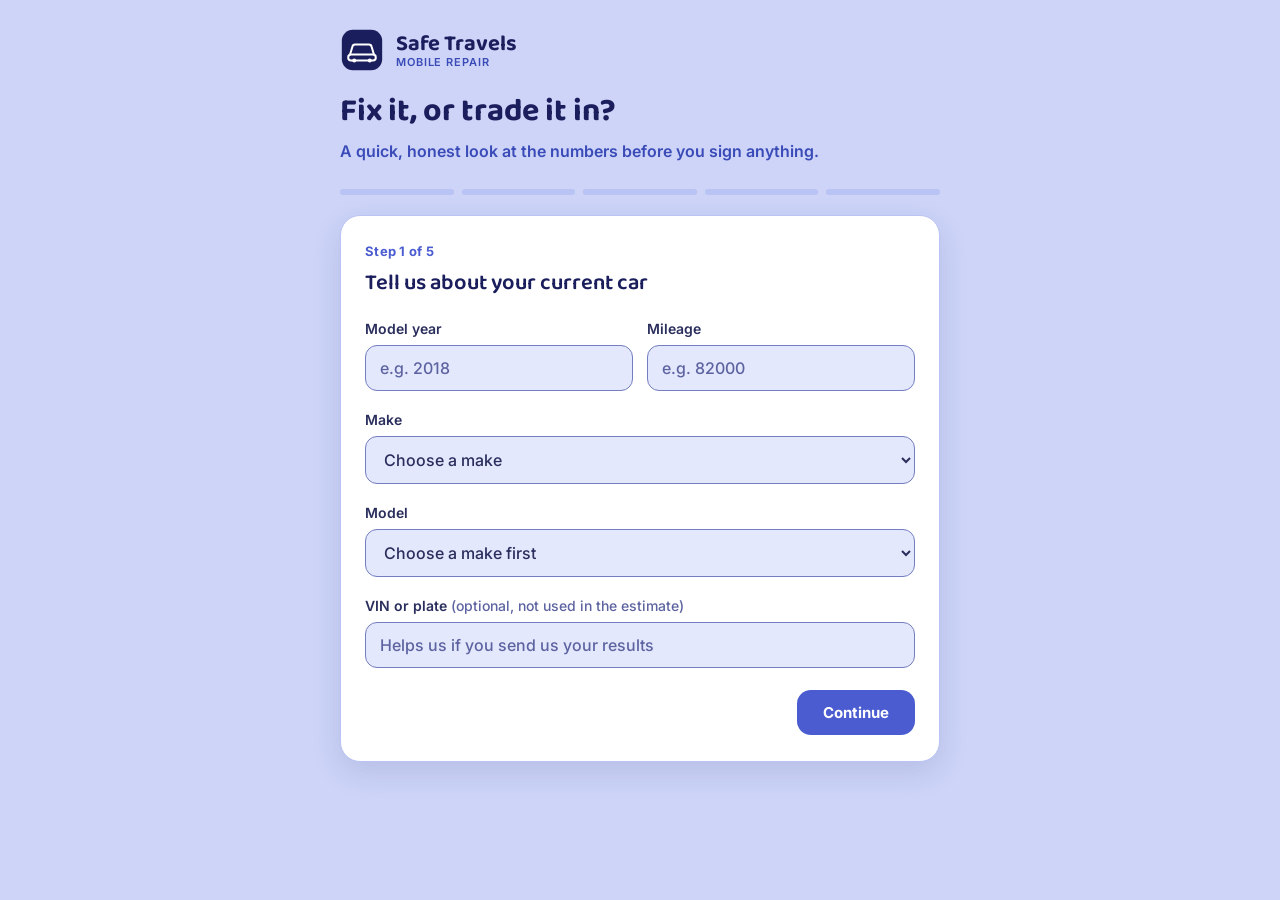
==== commit 317a15c6: "F21, F22: kinder trade wording, Change my answers, no pre-selected car - Trade verdict driven by the" ====
--- a/index.html
+++ b/index.html
@@ -3,6 +3,8 @@
 <head>
 <meta charset="UTF-8">
 <meta name="viewport" content="width=device-width, initial-scale=1.0">
+<!-- Keep the tool out of search results until it launches (F1). Remove at launch. -->
+<meta name="robots" content="noindex">
 <script>
   // Inside an iframe (the Squarespace embed): hide our own header, use a transparent
   // background and the light theme, so the tool blends into the host page. Runs before
@@ -574,12 +576,12 @@
 
       <div class="field">
         <label for="make">Make</label>
-        <select id="make"></select>
+        <select id="make" aria-describedby="err0"></select>
       </div>
 
       <div class="field" id="modelField">
         <label for="model">Model</label>
-        <select id="model"></select>
+        <select id="model" aria-describedby="err0"></select>
       </div>
 
       <div class="field" id="categoryField" style="display:none;">
@@ -834,7 +836,7 @@
         <button class="primary" type="submit" id="sendBtn">Send my results to Safe Travels</button>
       </form>
 
-      <a class="cta-link" id="resultCta" href="https://www.besafetravels.com" target="_blank" rel="noopener">
+      <a class="cta-link" id="resultCta" href="https://www.besafetravels.com/appointments" target="_blank" rel="noopener">
         <span id="resultCtaText">Book with Safe Travels</span>
         <span class="arrow" aria-hidden="true">↗</span><span class="sr-only"> (opens in a new tab)</span>
       </a>
@@ -854,6 +856,7 @@
         <p>Your answers stay in your browser unless you choose to send them to us. If you do, we use them only to reply to your request.</p>
       </div>
 
+      <button class="restart" id="back4">Change my answers</button>
       <button class="restart" id="restart">Start over with different numbers</button>
     </div>
 
@@ -1035,6 +1038,80 @@
   function clamp(v,min,max){ return Math.max(min, Math.min(max, v)); }
   function $(id){ return document.getElementById(id); }
 
+  // ---- Model years sold in the US ----
+  // "from-to" ranges; "now" means still sold. Gaps are separate ranges ("1990-2011|2019-now").
+  // Used to offer only real year + make + model combinations, so we never price a car that
+  // didn't exist (e.g. a 1999 Dodge Hornet). Review list: MODEL-YEARS.md. Update when models
+  // launch or end. A model missing here is always offered (fail open).
+  var MODEL_YEARS = {
+    "Acura": "ILX:2013-2022,Integra:1990-2001|2023-now,TLX:2015-now,TL:1996-2014,TSX:2004-2014,RLX:2014-2020,RL:1996-2012,RSX:2002-2006,RDX:2007-now,MDX:2001-now,ZDX:2010-2013|2024-now,NSX:1991-2005|2017-2022",
+    "Alfa Romeo": "Giulia:2017-now,Stelvio:2018-now,Tonale:2024-now,4C:2015-2020",
+    "Aston Martin": "Vantage:2006-now,DB11:2017-2023,DB12:2024-now,DBS:2008-2012|2019-2024,DBX:2021-now",
+    "Audi": "A3:2006-2013|2015-now,A4:1996-now,A5:2008-now,A6:1995-now,A7:2012-now,A8:1997-now,S3:2015-now,S4:2000-now,S5:2008-now,RS 5:2013-2015|2018-2025,RS 7:2014-2018|2020-now,TT:2000-2006|2008-2023,R8:2008-2023,Q3:2015-now,Q4 e-tron:2022-now,Q5:2009-now,Q7:2007-2015|2017-now,Q8:2019-now,e-tron / Q8 e-tron:2019-2024,e-tron GT:2022-now,A6 allroad:2001-2005|2020-now",
+    "Bentley": "Continental GT:2004-now,Flying Spur:2006-now,Bentayga:2017-now",
+    "BMW": "2 Series:2014-now,3 Series:1990-now,4 Series:2014-now,5 Series:1990-now,7 Series:1990-now,8 Series:1991-1997|2019-now,M2:2016-now,M3:1995-now,M4:2015-now,M5:2000-now,Z4:2003-2016|2019-now,X1:2013-now,X2:2018-now,X3:2004-now,X4:2015-now,X5:2000-now,X6:2008-now,X7:2019-now,XM:2023-now,i3:2014-2021,i4:2022-now,i5:2024-now,i7:2023-now,iX:2022-now",
+    "Buick": "Encore:2013-2022,Encore GX:2020-now,Envista:2024-now,Envision:2016-now,Enclave:2008-now,Regal:1990-2004|2011-2020,LaCrosse:2005-2019,Verano:2012-2017,Lucerne:2006-2011,LeSabre:1990-2005",
+    "Cadillac": "ATS:2013-2019,CT4:2020-now,CTS:2003-2019,CT5:2020-now,CT6:2016-2020,XTS:2013-2019,DTS:2006-2011,SRX:2004-2016,XT4:2019-now,XT5:2017-now,XT6:2020-2025,Escalade:1999-now,Lyriq:2023-now,Optiq:2025-now",
+    "Chevrolet": "Spark:2013-2022,Sonic:2012-2020,Aveo:2004-2011,Cruze:2011-2019,Cobalt:2005-2010,Volt:2011-2019,Bolt EV:2017-2023|2027-now,Bolt EUV:2022-2023,Malibu:1997-2025,Impala:1994-1996|2000-2020,Camaro:1990-2002|2010-2024,Corvette:1990-now,Trax:2015-now,Trailblazer:2002-2009|2021-now,Equinox:2005-now,Equinox EV:2024-now,Blazer:1990-2005|2019-now,Blazer EV:2024-now,Traverse:2009-now,Tahoe:1995-now,Suburban:1990-now,Colorado:2004-2012|2015-now,Silverado 1500:1999-now,Silverado EV:2024-now,Silverado 2500HD / 3500HD:1999-now,Avalanche:2002-2013,Express:1996-now",
+    "Chrysler": "200:2011-2017,300:2005-2023,Sebring:1995-2010,PT Cruiser:2001-2010,Pacifica:2004-2008|2017-now,Voyager:2000-2003|2020-2025,Town & Country:1990-2016",
+    "Dodge": "Dart:2013-2016,Avenger:1995-2000|2008-2014,Charger:2006-now,Challenger:2008-2023,Viper:1992-2010|2013-2017,Journey:2009-2020,Hornet:2023-now,Durango:1998-2009|2011-now,Grand Caravan:1990-2020,Dakota:1990-2011",
+    "Ferrari": "Roma:2021-now,Portofino:2019-2023,F8:2020-2023,296:2022-now,812:2018-2024,SF90:2021-now,Purosangue:2023-now",
+    "Fiat": "500:2012-2019,500L:2014-2020,500X:2016-2023,500e:2013-2019|2024-now,124 Spider:2017-2020",
+    "Ford": "Fiesta:2011-2019,Focus:2000-2018,Fusion:2006-2020,Taurus:1990-2006|2008-2019,Crown Victoria:1992-2011,Mustang:1990-now,Mustang Mach-E:2021-now,EcoSport:2018-2022,Escape:2001-now,Bronco Sport:2021-now,Bronco:1990-1996|2021-now,Edge:2007-2024,Explorer:1991-now,Flex:2009-2019,Expedition:1997-now,Maverick:2022-now,Ranger:1990-2011|2019-now,F-150:1990-now,F-150 Lightning:2022-now,Super Duty (F-250 / F-350):1999-now,Transit:2015-now,Transit Connect:2010-2023,E-Series:1990-2014",
+    "Genesis": "G70:2019-now,G80:2017-now,G90:2017-now,GV60:2023-now,GV70:2022-now,GV80:2021-now",
+    "GMC": "Terrain:2010-now,Acadia:2007-now,Envoy:1998-2000|2002-2009,Yukon:1992-now,Yukon XL:2000-now,Canyon:2004-2012|2015-now,Sierra 1500:1999-now,Sierra HD:1999-now,Hummer EV:2022-now,Savana:1996-now",
+    "Honda": "Fit:2007-2020,Insight:2000-2006|2010-2014|2019-2022,Civic:1990-now,CR-Z:2011-2016,Accord:1990-now,Clarity:2017-2021,S2000:2000-2009,HR-V:2016-now,CR-V:1997-now,Element:2003-2011,Passport:1994-2002|2019-now,Pilot:2003-now,Prologue:2024-now,Odyssey:1995-now,Ridgeline:2006-2014|2017-now",
+    "Hyundai": "Accent:1995-2022,Elantra:1992-now,Veloster:2012-2022,Ioniq:2017-2022,Ioniq 5:2022-now,Ioniq 6:2023-now,Sonata:1990-now,Azera:2006-2017,Genesis sedan:2009-2016,Venue:2020-now,Kona:2018-now,Kona Electric:2019-now,Tucson:2005-now,Santa Fe:2001-now,Palisade:2020-now,Santa Cruz:2022-now",
+    "Infiniti": "G35 / G37:2003-2013,Q50:2014-2024,Q60:2014-2022,Q70:2014-2019,QX30:2017-2019,QX50:2014-now,QX55:2022-2025,QX60:2014-now,QX80:2014-now",
+    "Jaguar": "XE:2017-2020,XF:2009-2024,XJ:1990-2019,F-Type:2014-2024,E-Pace:2018-2024,F-Pace:2017-now,I-Pace:2019-2024",
+    "Jeep": "Renegade:2015-2023,Compass:2007-now,Patriot:2007-2017,Cherokee:1990-2001|2014-2023|2026-now,Liberty:2002-2012,Grand Cherokee:1993-now,Commander:2006-2010,Wrangler:1990-now,Gladiator:2020-now,Wagoneer:2022-now,Grand Wagoneer:1990-1991|2022-now",
+    "Kia": "Rio:2001-2023,Forte:2010-2024,Soul:2010-2025,Optima:2001-2020,K5:2021-now,Stinger:2018-2023,Cadenza:2014-2020,K900:2015-2020,Seltos:2021-now,Niro:2017-now,Sportage:1995-2002|2005-now,Sorento:2003-now,Telluride:2020-now,Sedona:2002-2012|2014-2021,Carnival:2022-now,EV6:2022-now,EV9:2024-now",
+    "Lamborghini": "Huracán:2015-2024,Urus:2019-now,Aventador:2012-2022,Revuelto:2024-now",
+    "Land Rover": "Range Rover:1990-now,Range Rover Sport:2006-now,Range Rover Velar:2018-now,Range Rover Evoque:2012-now,Discovery:1994-2004|2017-now,Discovery Sport:2015-now,Defender:1993-1997|2020-now,LR4:2010-2016",
+    "Lexus": "CT:2011-2017,IS:2001-now,RC:2015-2025,ES:1990-now,GS:1993-2020,LS:1990-now,LC:2018-now,UX:2019-now,NX:2015-now,RX:1999-now,GX:2003-now,TX:2024-now,LX:1996-now,RZ:2023-now",
+    "Lincoln": "MKZ:2007-2020,Continental:1990-2002|2017-2020,Town Car:1990-2011,MKC:2015-2019,Corsair:2020-now,MKX:2007-2018,Nautilus:2019-now,MKT:2010-2019,Aviator:2003-2005|2020-now,Navigator:1998-now",
+    "Lucid": "Air:2022-now,Gravity:2025-now",
+    "Maserati": "Ghibli:2014-2024,Quattroporte:2005-2024,Levante:2017-2024,Grecale:2023-now",
+    "Mazda": "Mazda3:2004-now,Mazda6:2003-2021,MX-5 Miata:1990-now,RX-8:2004-2011,CX-3:2016-2021,CX-30:2020-now,CX-5:2013-now,CX-50:2023-now,CX-7:2007-2012,CX-9:2007-2023,CX-70:2025-now,CX-90:2024-now,MX-30:2022-2023",
+    "McLaren": "570S:2016-2021,GT:2020-2023,720S:2018-2023,750S:2024-now,Artura:2023-now",
+    "Mercedes-Benz": "A-Class:2019-2022,CLA:2014-now,C-Class:1994-now,E-Class:1990-now,CLS:2006-2023,S-Class:1990-now,SL:1990-now,AMG GT:2016-now,GLA:2015-now,GLB:2020-now,GLK:2010-2015,GLC:2016-now,M-Class / ML:1998-2015,GLE:2016-now,GL:2007-2016,GLS:2017-now,G-Class:2002-now,EQB:2022-2025,EQE:2023-now,EQS:2022-now,Metris:2016-2023,Sprinter:2010-now",
+    "Mini": "Cooper (Hardtop):2002-now,Clubman:2008-2024,Countryman:2011-now",
+    "Mitsubishi": "Mirage:1990-2002|2014-2025,Lancer:2002-2017,Galant:1990-2012,Eclipse:1990-2012,Eclipse Cross:2018-now,Outlander Sport:2011-now,Outlander:2003-now,Outlander PHEV:2018-now",
+    "Nissan": "Versa:2007-now,Sentra:1990-now,Altima:1993-now,Maxima:1990-2023,Leaf:2011-now,Ariya:2023-now,350Z / 370Z:2003-2020,Z:2023-now,GT-R:2009-2024,Kicks:2018-now,Juke:2011-2017,Rogue Sport:2017-2022,Rogue:2008-now,Murano:2003-now,Pathfinder:1990-now,Xterra:2000-2015,Armada:2004-now,Quest:1993-2002|2004-2009|2011-2017,Frontier:1998-now,Titan:2004-2024,NV / NV200:2012-2021",
+    "Polestar": "Polestar 2:2021-now,Polestar 3:2025-now,Polestar 4:2025-now",
+    "Porsche": "911:1990-now,718 Boxster / Cayman:1997-now,Panamera:2010-now,Taycan:2020-now,Macan:2015-now,Cayenne:2003-now",
+    "Ram": "1500:1994-now,1500 Classic:2019-2024,2500 / 3500:1994-now,ProMaster:2014-now,ProMaster City:2015-2022",
+    "Rivian": "R1T:2022-now,R1S:2022-now,R2:2026-now",
+    "Rolls-Royce": "Ghost:2010-now,Wraith:2014-2023,Phantom:2004-now,Cullinan:2019-now,Spectre:2024-now",
+    "Subaru": "Impreza:1993-now,Legacy:1990-2025,WRX:2002-now,BRZ:2013-now,Crosstrek:2013-now,Forester:1998-now,Outback:1995-now,Tribeca:2006-2014,Ascent:2019-now,Solterra:2023-now",
+    "Tesla": "Model 3:2017-now,Model S:2012-now,Model X:2016-now,Model Y:2020-now,Cybertruck:2024-now",
+    "Toyota": "Yaris:2007-2020,Corolla:1990-now,Matrix:2003-2013,Prius:2001-now,Camry:1990-now,Avalon:1995-2022,Crown:2023-now,Mirai:2016-now,86 / GR86:2017-2020|2022-now,Supra:1990-1998|2020-now,C-HR:2018-2022,Corolla Cross:2022-now,RAV4:1996-now,Venza:2009-2015|2021-2024,bZ4X:2023-now,Highlander:2001-now,Grand Highlander:2024-now,4Runner:1990-now,FJ Cruiser:2007-2014,Sequoia:2001-now,Land Cruiser:1990-2021|2024-now,Sienna:1998-now,Tacoma:1995-now,Tundra:2000-now",
+    "VinFast": "VF 8:2023-now,VF 9:2024-now",
+    "Volkswagen": "Golf:1990-2021,GTI:1990-now,Golf R:2012-2013|2015-2019|2022-now,Jetta:1990-now,Beetle:1998-2019,Passat:1990-2022,CC:2009-2017,Arteon:2019-2023,Taos:2022-now,Tiguan:2009-now,Atlas:2018-now,Atlas Cross Sport:2020-now,Touareg:2004-2017,ID.4:2021-now,ID. Buzz:2025-now",
+    "Volvo": "S60:2001-now,V60:2015-now,S90:2017-2025,V90:2017-now,XC40:2019-now,XC60:2010-now,XC90:2003-now,C40 / EC40:2022-now,XC40 Recharge / EX40:2021-now,EX30:2025-now,EX90:2025-now"
+  };
+  function yearRanges(make, model){
+    var list = MODEL_YEARS[make];
+    if(!list) return null;
+    var hit = list.split(',').map(function(s){ var i = s.lastIndexOf(':'); return [s.slice(0,i), s.slice(i+1)]; })
+      .filter(function(p){ return p[0]===model; })[0];
+    return hit ? hit[1] : null;
+  }
+  function soldIn(make, model, year){
+    if(!year) return true;
+    var ranges = yearRanges(make, model);
+    if(!ranges) return true;
+    return ranges.split('|').some(function(r){
+      var a = r.split('-'), from = parseInt(a[0],10), to = a[1]==='now' ? 9999 : parseInt(a[1],10);
+      return year>=from && year<=to;
+    });
+  }
+  // The model year typed so far, or null while it's blank or not a sensible year yet.
+  function enteredYear(){
+    var y = parseInt($('year').value,10);
+    return (y>=1990 && y<=new Date().getFullYear()+1) ? y : null;
+  }
+
   // ---- populate make/model/category selects ----
   var makeSel = $('make');
   var modelSel = $('model');
@@ -1046,11 +1123,26 @@
     var o = document.createElement('option'); o.value=value; o.textContent=text; sel.appendChild(o);
   }
   var makes = Object.keys(BRANDS).sort(function(a,b){ return a.localeCompare(b); });
-  makes.forEach(function(m){ addOpt(makeSel, m, m); });
-  addOpt(makeSel, '__other__', 'Other / not listed');
+  function modelsFor(make, year){
+    return BRANDS[make].m.split(',').map(function(s){ return s.split(':')[0]; })
+      .filter(function(name){ return soldIn(make, name, year); })
+      .sort(function(a,b){ return a.localeCompare(b, undefined, {numeric:true}); });
+  }
+  // Only offer makes that sold at least one of our listed models in the entered year.
+  function refreshMakes(){
+    var year = enteredYear(), keep = makeSel.value;
+    makeSel.innerHTML = '';
+    addOpt(makeSel, '', 'Choose a make');
+    makes.filter(function(m){ return modelsFor(m, year).length > 0; }).forEach(function(m){ addOpt(makeSel, m, m); });
+    addOpt(makeSel, '__other__', 'Other / not listed');
+    makeSel.value = keep;
+    if(makeSel.selectedIndex < 0) makeSel.selectedIndex = 0;
+  }
+  refreshMakes();
   Object.keys(SEGMENTS).forEach(function(k){ addOpt(categorySel, k, SEGMENTS[k].label); });
 
   function refreshModels(){
+    var keep = modelSel.value;
     modelSel.innerHTML='';
     if(makeSel.value === '__other__'){
       modelField.style.display='none';
@@ -1059,12 +1151,15 @@
     }
     modelField.style.display='block';
     categoryField.style.display='none';
-    BRANDS[makeSel.value].m.split(',').map(function(s){ return s.split(':')[0]; })
-      .sort(function(a,b){ return a.localeCompare(b, undefined, {numeric:true}); })
-      .forEach(function(name){ addOpt(modelSel, name, name); });
+    addOpt(modelSel, '', makeSel.value ? 'Choose a model' : 'Choose a make first');
+    if(makeSel.value) modelsFor(makeSel.value, enteredYear()).forEach(function(name){ addOpt(modelSel, name, name); });
+    modelSel.value = keep;
+    if(modelSel.selectedIndex < 0) modelSel.selectedIndex = 0;
   }
   makeSel.addEventListener('change', refreshModels);
-  makeSel.value = makes[0];
+  // Typing or changing the year re-filters both lists to what was actually sold that year.
+  ['input','change'].forEach(function(ev){ $('year').addEventListener(ev, function(){ refreshMakes(); refreshModels(); }); });
+  makeSel.value = '';
   refreshModels();
 
   // ---- step navigation ----
@@ -1095,8 +1190,27 @@
     $('year').setAttribute('aria-invalid', badYear ? 'true' : 'false');
     $('mileage').setAttribute('aria-invalid', badMiles ? 'true' : 'false');
     if(badYear || badMiles){
+      err.textContent = 'Enter a model year and mileage to continue.';
       err.style.display='block';
       $(badYear ? 'year' : 'mileage').focus();
+      return;
+    }
+    // Nothing is pre-selected, so nobody gets an estimate for a car they didn't pick.
+    var noMake = !makeSel.value, noModel = makeSel.value !== '__other__' && !modelSel.value;
+    makeSel.setAttribute('aria-invalid', noMake ? 'true' : 'false');
+    modelSel.setAttribute('aria-invalid', !noMake && noModel ? 'true' : 'false');
+    if(noMake || noModel){
+      err.textContent = noMake ? 'Choose your car\'s make, or "Other / not listed".' : 'Choose your car\'s model.';
+      err.style.display='block';
+      (noMake ? makeSel : modelSel).focus();
+      return;
+    }
+    // Never price a car that didn't exist (e.g. a 1999 Dodge Hornet).
+    if(makeSel.value !== '__other__' && !soldIn(makeSel.value, modelSel.value, year)){
+      err.textContent = 'We don\'t have a ' + year + ' ' + makeSel.value + ' ' + modelSel.value + ' on record in the US. Check the model year, or choose "Other / not listed" for a category estimate.';
+      err.style.display='block';
+      $('year').setAttribute('aria-invalid', 'true');
+      $('year').focus();
       return;
     }
     err.style.display='none';
@@ -1107,6 +1221,8 @@
   $('back2').addEventListener('click', function(){ showStep(1); });
   $('next2').addEventListener('click', function(){ showStep(3); });
   $('back3').addEventListener('click', function(){ showStep(2); });
+  // From the result, go back to the last step with every answer kept.
+  $('back4').addEventListener('click', function(){ showStep(3); });
 
   var swBoxes = document.querySelectorAll('input.sw');
   function refreshWarranty(){
@@ -1189,6 +1305,12 @@
     $('sendConsent').checked=false;
     $('sendStatus').className='send-status';
     ['sendEmail','sendPhone'].forEach(function(id){ showFieldError(id, {ok:true}); });
+    // Put everything back the way a first visit sees it: the year was cleared, so the make and
+    // model lists must be rebuilt (they were still filtered by the old year), the comparison
+    // slider goes back to 3 years, and the payment tab is selected again.
+    refreshMakes(); makeSel.value = ''; refreshModels();
+    horizonInput.value = 36; renderHorizon();
+    tabPayment.click();
     showStep(0);
   });
 
@@ -1313,14 +1435,16 @@
       headline.textContent = 'Trade it in';
       sub.textContent = rust.pts===2
         ? 'Structural rust changes the picture. It\'s a safety issue, and it\'s rarely worth putting big money into.'
-        : 'The math leans toward moving on. Repairs and upkeep are eating into what this car is still worth.';
-      resultCta.href = 'https://www.besafetravels.com/calculator';
+        : ratio>0.35
+        ? 'The math leans toward moving on. Repairs and upkeep are eating into what this car is still worth.'
+        : 'On these numbers, a newer car comes out ahead over ' + period + '. Before you decide, let us inspect it: if it still has good years left, keeping it running can still make sense.';
+      resultCta.href = 'https://www.besafetravels.com/appointments';
       resultCtaText.textContent = 'Get a pre-trade inspection first';
     } else {
       verdictCard.className = 'verdict-card fix';
       headline.textContent = 'Fix it';
       sub.textContent = 'Keeping and repairing your current car looks like the stronger financial move right now.';
-      resultCta.href = 'https://www.besafetravels.com';
+      resultCta.href = 'https://www.besafetravels.com/appointments';
       resultCtaText.textContent = 'Book your repair with Safe Travels';
     }
 
@@ -1388,10 +1512,36 @@
       li.appendChild(k); li.appendChild(v); al.appendChild(li);
     });
 
+    // "How we calculated this": built from the same numbers as the result, so it always matches the math.
+    var mathTrade = isOther
+      ? 'We start from a typical trade-in value for a ' + SEGMENTS[seg].label.toLowerCase() + ' that is 8 years old (your model isn\'t in our list, so this is a category average)'
+      : 'We start from a typical trade-in value for a ' + makeSel.value + ' ' + modelSel.value + ' that is 8 years old';
+    mathTrade += ', then adjust it for your car\'s age, for its mileage compared with about 12,000 miles a year, and for the condition and rust you reported' +
+      (swIssues.length ? (swCounts ? ', plus the electronics problems (3% off for each)' : ' (the electronics problems don\'t lower it, since you said it\'s under warranty)') : '') +
+      '. The range shows how much cars like yours usually vary.';
+    var mathKeep = (repairCost>0 ? 'Your repair quote (' + money(repairCost) + ')' : 'No repair quote') +
+      ', plus about ' + money(maintMonthly) + ' a month in upkeep over ' + period + '. Upkeep starts at $70 a month, rises about $9 for each year of age past 2 (up to $230), and goes up for fair or poor condition, rust and out-of-warranty electronics problems.';
+    var mathReplace;
+    if(mode==='payment'){
+      mathReplace = 'Your ' + money(cashDown) + ' down, plus ' + money(monthlyPay) + ' a month for ' + coveredMonths + ' months' +
+        (tradeCredit>0 ? ', minus your trade-in\'s estimated value (' + money(tradeCredit) + '), which the dealer would credit to you.'
+                       : '. Your trade-in isn\'t subtracted, because you said it\'s already included in that payment.');
+    } else {
+      mathReplace = 'Your ' + money(cashDown) + ' down, plus the monthly payments on a loan for the price (' + money(price) + ') minus your down payment' +
+        (tradeCredit>0 ? ' and your trade-in (' + money(tradeCredit) + ')' : '') +
+        ', at ' + (apr||0) + '% APR over ' + termMonths + ' months (' + money(monthlyPay) + ' a month), for ' + coveredMonths + ' months of the comparison.' +
+        (tradeCredit>0 ? '' : ' Your trade-in isn\'t applied, because you left that option off.');
+    }
+    if(afterTermUpkeep>0) mathReplace += ' After the loan ends, we add about $40 a month for light upkeep on the newer car.';
+    mathReplace += ' Not included: sales tax, MVC title and registration fees, insurance, or what the newer car is still worth at the end.';
+    var mathVerdict = 'The verdict weighs the repair against your car\'s value (a repair over about 35% of the value leans toward trading in, over 60% strongly), which option costs less over ' + period +
+      ', your car\'s age and mileage, and the condition, rust and electronics problems you reported.' +
+      (repairCost>0 ? '' : ' With no repair on the table, it leans toward keeping the car.');
     $('mathBody').innerHTML =
-      '<p><strong>Trade-in estimate:</strong> starts from a reference value for that model (or its vehicle category) as an 8-year-old car, adjusted for age with a typical depreciation curve, for mileage compared with what\'s expected at that age, and for the condition, rust and electronics problems you reported.</p>' +
-      '<p><strong>Cost to keep &amp; fix:</strong> your repair quote, plus an estimated ' + money(maintMonthly) + '/month in upkeep for a car this age and condition, over the comparison period.</p>' +
-      '<p><strong>Net cost to trade in &amp; replace:</strong> cash down plus monthly payments over the comparison period (payments are entered directly, or calculated from price, APR and term), minus the estimated value of your trade-in. It does not include sales tax, MVC fees or insurance.</p>' +
+      '<p><strong>Trade-in estimate:</strong> ' + mathTrade + '</p>' +
+      '<p><strong>Cost to keep &amp; fix:</strong> ' + mathKeep + '</p>' +
+      '<p><strong>Net cost to trade in &amp; replace:</strong> ' + mathReplace + '</p>' +
+      '<p><strong>The verdict:</strong> ' + mathVerdict + '</p>' +
       '<p>Every real car differs by condition, region, and trim. Treat this as a starting point for the conversation, not a final number.</p>';
 
     $('printDate').textContent = 'Prepared ' + new Date().toLocaleDateString('en-US', {year:'numeric', month:'long', day:'numeric'}) + ' at besafetravels.com';
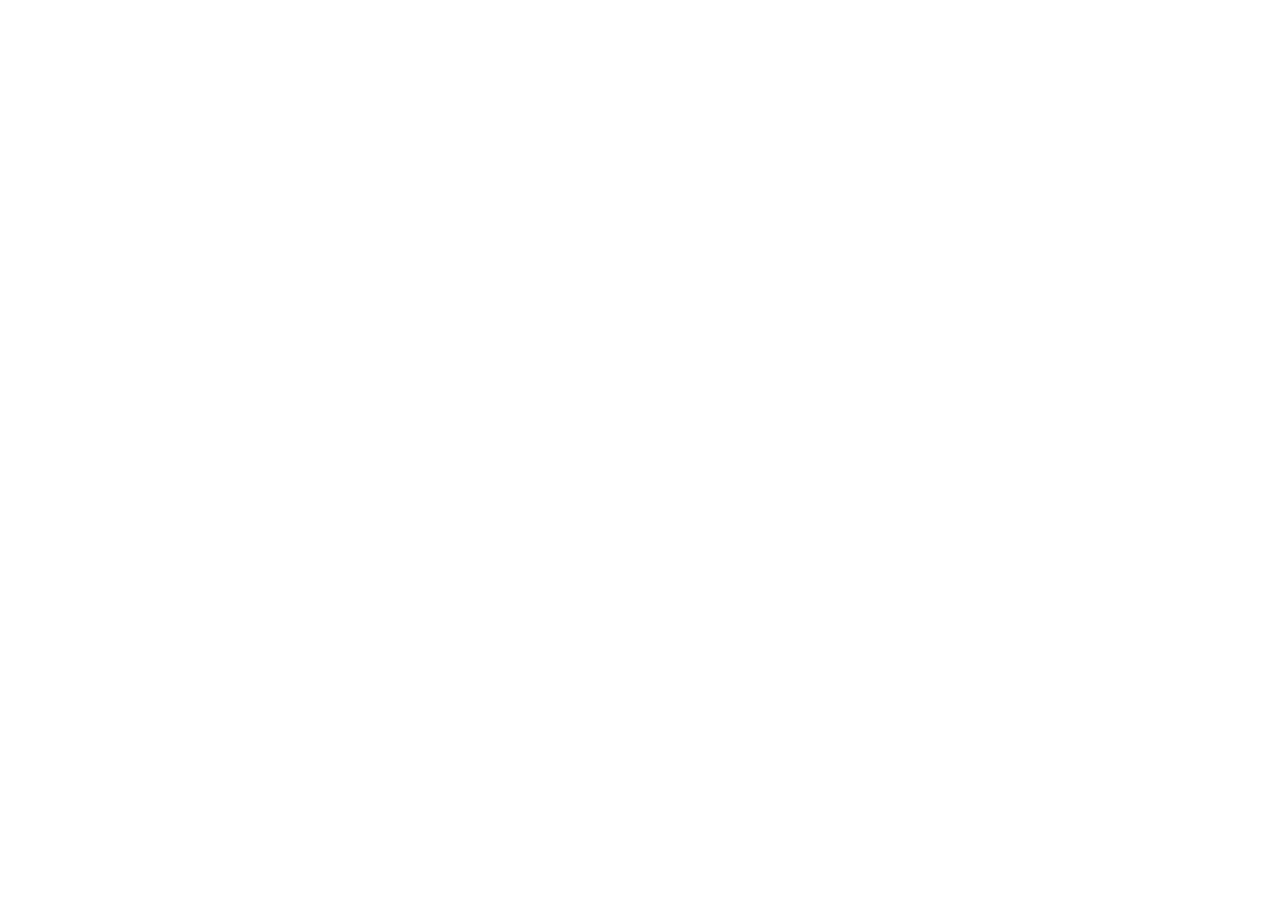
==== commit 297dbc5c: "Forward to tools.besafetravels.com/fix-or-trade/ (tool moved to CassSuczeck/Tools) Co-Authored-By: C" ====
--- a/index.html
+++ b/index.html
@@ -3,1778 +3,15 @@
 <head>
 <meta charset="UTF-8">
 <meta name="viewport" content="width=device-width, initial-scale=1.0">
-<!-- Keep the tool out of search results until it launches (F1). Remove at launch. -->
+<!-- Moved 2026-10-05: the tool now lives at tools.besafetravels.com/fix-or-trade/ (CassSuczeck/Tools). -->
 <meta name="robots" content="noindex">
-<script>
-  // Inside an iframe (the Squarespace embed): hide our own header, use a transparent
-  // background and the light theme, so the tool blends into the host page. Runs before
-  // first paint so the header never flashes. Standalone visits are unaffected.
-  if (window.self !== window.top) {
-    document.documentElement.classList.add('embedded');
-    document.documentElement.setAttribute('data-theme', 'light');
-  }
-</script>
-<title>Fix It or Trade It In? — Safe Travels</title>
-<link rel="preconnect" href="https://fonts.googleapis.com">
-<link rel="preconnect" href="https://fonts.gstatic.com" crossorigin>
-<link href="https://fonts.googleapis.com/css2?family=Baloo+2:wght@500;600;700;800&family=Inter:wght@400;500;600;700&display=swap" rel="stylesheet">
-<style>
-  :root{
-    --bg: #CDD4F8;
-    --bg-soft: #E4E8FC;
-    --navy: #1B1E5C;
-    --navy-soft: #3A3F86;
-    --blue: #5F72E0;
-    --blue-deep: #4A5CD0;
-    --coral: #F16F55;
-    --coral-deep: #E05A40;
-    --white: #FFFFFF;
-    --card-border: #B9C3F4;
-    --ink-on-blue: #FFFFFF;
-    --text-body: #2A2E5C;
-    --text-muted: #5C63A0;
-    --good: #1B6B47;
-    --focus: #1B1E5C;
-    /* WCAG 2.2 AA: text/buttons >= 4.5:1, control borders >= 3:1 */
-    --btn: #4A5CD0;
-    --btn-hover: #3A4BB8;
-    --error: #B3361F;
-    --field-border: #737DBF;
-    --accent-text: #3A4BB8;
-    --shadow: 0 10px 30px rgba(27,30,92,0.12);
-  }
-  :root:not([data-theme="light"]) {
-    @media (prefers-color-scheme: dark) {
-      --bg: #12142E;
-      --bg-soft: #1B1E44;
-      --navy: #ECEFFF;
-      --navy-soft: #C7CCF5;
-      --blue: #8C9AF5;
-      --blue-deep: #7385F0;
-      --coral: #FF8B72;
-      --coral-deep: #FF7259;
-      --white: #1E2150;
-      --card-border: #383D80;
-      --ink-on-blue: #12142E;
-      --text-body: #E7E9FF;
-      --text-muted: #A7ACDD;
-      --good: #6FDBA6;
-      --focus: #ECEFFF;
-      --btn: #8C9AF5;
-      --btn-hover: #A5B1F8;
-      --error: #FF7259;
-      --field-border: #8088D0;
-      --accent-text: #8C9AF5;
-      --shadow: 0 10px 30px rgba(0,0,0,0.4);
-    }
-  }
-  :root[data-theme="dark"]{
-    --bg: #12142E;
-    --bg-soft: #1B1E44;
-    --navy: #ECEFFF;
-    --navy-soft: #C7CCF5;
-    --blue: #8C9AF5;
-    --blue-deep: #7385F0;
-    --coral: #FF8B72;
-    --coral-deep: #FF7259;
-    --white: #1E2150;
-    --card-border: #383D80;
-    --ink-on-blue: #12142E;
-    --text-body: #E7E9FF;
-    --text-muted: #A7ACDD;
-    --good: #6FDBA6;
-    --focus: #ECEFFF;
-    --btn: #8C9AF5;
-    --btn-hover: #A5B1F8;
-    --error: #FF7259;
-    --field-border: #8088D0;
-    --accent-text: #8C9AF5;
-    --shadow: 0 10px 30px rgba(0,0,0,0.4);
-  }
-
-  *{box-sizing:border-box;}
-  html,body{margin:0;padding:0;}
-  body{
-    background: var(--bg);
-    color: var(--text-body);
-    font-family: 'Inter', -apple-system, BlinkMacSystemFont, sans-serif;
-    min-height:100vh;
-    line-height:1.5;
-  }
-  /* Embedded: no header, no background of our own. Everything left sits inside the card,
-     so contrast never depends on the host page's colors. */
-  html.embedded{ background:transparent; color-scheme:light; }
-  html.embedded body{ min-height:0; background:transparent; }
-  html.embedded .wrap{ padding:6px 10px 28px; }
-  html.embedded header.top, html.embedded .title-block .sub{ display:none; }
-  html.embedded .title-block{ margin:0; }
-  html.embedded .title-block h1{ position:absolute; width:1px; height:1px; margin:-1px; padding:0; overflow:hidden; clip:rect(0 0 0 0); white-space:nowrap; border:0; }
-  html.embedded .card .progress{ margin:0 0 18px; }
-  .sr-only{ position:absolute; width:1px; height:1px; margin:-1px; padding:0; overflow:hidden; clip:rect(0 0 0 0); white-space:nowrap; border:0; }
-  .step-title:focus{ outline:none; }
-  ::placeholder{ color: var(--text-muted); opacity:1; }
-  .wrap{
-    max-width: 640px;
-    margin: 0 auto;
-    padding: 28px 20px 60px;
-  }
-  header.top{
-    display:flex;
-    align-items:center;
-    gap:12px;
-    margin-bottom: 22px;
-  }
-  .mark{
-    width:44px;height:44px;flex:0 0 auto;
-  }
-  .wordmark{
-    font-family:'Baloo 2', sans-serif;
-    font-weight:700;
-    font-size: 22px;
-    color: var(--navy);
-    line-height:1.1;
-  }
-  .wordmark small{
-    display:block;
-    font-family:'Inter',sans-serif;
-    font-weight:600;
-    font-size:11px;
-    letter-spacing:0.08em;
-    color: var(--accent-text);
-  }
-  .title-block{ margin: 6px 0 26px; }
-  h1{
-    font-family:'Baloo 2', sans-serif;
-    font-weight:700;
-    font-size: 32px;
-    color: var(--navy);
-    margin:0 0 8px;
-    line-height:1.15;
-  }
-  .sub{
-    color: var(--accent-text);
-    font-weight:600;
-    font-size:16px;
-    margin:0;
-    max-width: 46ch;
-  }
-
-  .progress{
-    display:flex;
-    gap:8px;
-    margin: 24px 0 20px;
-  }
-  .progress .seg{
-    flex:1;
-    height:6px;
-    border-radius:6px;
-    background: var(--card-border);
-    overflow:hidden;
-  }
-  .progress .seg.done, .progress .seg.active{ background: var(--blue); }
-
-  .card{
-    background: var(--white);
-    border: 1.5px solid var(--card-border);
-    border-radius: 20px;
-    padding: 26px 24px;
-    box-shadow: var(--shadow);
-  }
-  .step-label{
-    font-weight:700;
-    font-size:13px;
-    letter-spacing:0.02em;
-    color: var(--blue-deep);
-    margin: 0 0 6px;
-  }
-  .step-title{
-    font-family:'Baloo 2', sans-serif;
-    font-weight:600;
-    font-size:22px;
-    color: var(--navy);
-    margin: 0 0 18px;
-  }
-
-  .field{ margin-bottom:18px; }
-  .field label{
-    display:block;
-    font-weight:600;
-    font-size:14px;
-    color: var(--text-body);
-    margin-bottom:6px;
-  }
-  .hint{
-    font-size:12.5px;
-    color: var(--text-muted);
-    margin-top:5px;
-  }
-  input[type="text"], input[type="number"], select{
-    width:100%;
-    padding: 12px 14px;
-    border-radius: 12px;
-    border: 1.5px solid var(--field-border);
-    background: var(--bg-soft);
-    color: var(--text-body);
-    font-family:'Inter',sans-serif;
-    font-size:16px; /* 16px+ stops iOS Safari zooming in on focus */
-    font-weight:500;
-  }
-  input:focus, select:focus, button:focus-visible{
-    outline: 2px solid var(--focus);
-    outline-offset: 2px;
-  }
-  .row2{ display:grid; grid-template-columns: 1fr 1fr; gap:14px; }
-  @media (max-width:480px){ .row2{ grid-template-columns: 1fr; } }
-
-  .toggle{
-    display:flex;
-    background: var(--bg-soft);
-    border: 1.5px solid var(--card-border);
-    border-radius: 12px;
-    padding:4px;
-    gap:4px;
-    margin-bottom:18px;
-  }
-  .toggle button{
-    flex:1;
-    border:none;
-    background:transparent;
-    padding:10px 8px;
-    border-radius:9px;
-    font-family:'Inter',sans-serif;
-    font-weight:600;
-    font-size:13.5px;
-    color: var(--text-muted);
-    cursor:pointer;
-  }
-  .toggle button.active{
-    background: var(--btn);
-    color: var(--ink-on-blue);
-  }
-
-  .checkrow{
-    display:flex;
-    align-items:center;
-    gap:10px;
-    border:1.5px solid var(--card-border);
-    border-radius:12px;
-    padding:12px 14px;
-    background: var(--bg-soft);
-    margin-bottom:18px;
-    cursor:pointer;
-  }
-  .checkrow input{ width:18px; height:18px; accent-color: var(--blue); }
-  .checkrow span{ font-size:14px; font-weight:500; color: var(--text-body); }
-
-  .cta-link{
-    display:flex;
-    align-items:center;
-    justify-content:space-between;
-    gap:10px;
-    text-decoration:none;
-    background: #B93D26;
-    color: #fff;
-    padding: 14px 18px;
-    border-radius: 14px;
-    font-weight:700;
-    font-size:14.5px;
-    margin-bottom:20px;
-  }
-  .cta-link:hover{ background: #A83520; }
-  .cta-link .arrow{ font-size:18px; }
-
-  .nav-buttons{
-    display:flex;
-    justify-content:space-between;
-    gap:12px;
-    margin-top: 22px;
-  }
-  button.primary{
-    background: var(--btn);
-    color: var(--ink-on-blue);
-    border:none;
-    padding: 13px 26px;
-    border-radius: 14px;
-    font-family:'Inter',sans-serif;
-    font-weight:700;
-    font-size:15px;
-    cursor:pointer;
-  }
-  button.primary:hover{ background: var(--btn-hover); }
-  button.ghost{
-    background:transparent;
-    color: var(--navy-soft);
-    border: 1.5px solid var(--field-border);
-    padding: 13px 22px;
-    border-radius: 14px;
-    font-family:'Inter',sans-serif;
-    font-weight:700;
-    font-size:15px;
-    cursor:pointer;
-  }
-  button.ghost:hover{ border-color: var(--blue); color: var(--blue-deep); }
-  button:disabled{ opacity:0.45; cursor:not-allowed; }
-
-  .slider-row{ margin-bottom: 18px; }
-  input[type="range"]{
-    width:100%;
-    accent-color: var(--blue);
-  }
-  .slider-value{
-    display:flex;
-    justify-content:space-between;
-    font-size:13px;
-    color: var(--text-muted);
-    font-weight:600;
-    margin-top:4px;
-  }
-
-  /* Results */
-  .verdict-card{
-    text-align:center;
-    border-radius: 22px;
-    padding: 32px 24px 28px;
-    color: #fff;
-    margin-bottom: 20px;
-  }
-  .verdict-card.fix{ background: linear-gradient(160deg, #1B1E5C 0%, #3A3F86 100%); }
-  .verdict-card.trade{ background: linear-gradient(160deg, #A83520 0%, #B93D26 100%); }
-  .verdict-eyebrow{
-    font-size:13px;
-    font-weight:700;
-    margin:0 0 6px;
-  }
-  .verdict-headline{
-    font-family:'Baloo 2', sans-serif;
-    font-weight:700;
-    font-size: 30px;
-    margin: 0 0 10px;
-  }
-  .verdict-sub{
-    font-size:14.5px;
-    font-weight:500;
-    opacity:0.95;
-    max-width:42ch;
-    margin: 0 auto;
-  }
-
-  .stat-grid{
-    display:grid;
-    grid-template-columns: 1fr 1fr;
-    gap:12px;
-    margin: 20px 0;
-  }
-  @media (max-width:480px){ .stat-grid{ grid-template-columns: 1fr; } }
-  .stat{
-    background: var(--bg-soft);
-    border:1.5px solid var(--card-border);
-    border-radius:14px;
-    padding:14px 16px;
-  }
-  .stat .k{ font-size:12px; font-weight:700; color: var(--text-muted); margin-bottom:4px; }
-  .stat .v{ font-size:20px; font-weight:700; color: var(--navy); font-family:'Baloo 2', sans-serif; }
-  .stat .d{ font-size:12px; color: var(--text-muted); margin-top:2px; }
-
-  .reasoning{
-    list-style:none;
-    margin:0 0 20px;
-    padding:0;
-  }
-  .reasoning li{
-    display:flex;
-    gap:10px;
-    padding: 10px 0;
-    border-top: 1px solid var(--card-border);
-    font-size:14px;
-    color: var(--text-body);
-  }
-  .reasoning li:first-child{ border-top:none; }
-  .reasoning li .dot{
-    flex:0 0 auto;
-    width:8px;height:8px;border-radius:50%;
-    background: var(--blue);
-    margin-top:6px;
-  }
-
-  details.math{
-    margin-bottom:20px;
-    border:1.5px solid var(--card-border);
-    border-radius:14px;
-    padding: 4px 16px;
-    background: var(--bg-soft);
-  }
-  details.math summary{
-    cursor:pointer;
-    font-weight:700;
-    font-size:13.5px;
-    color: var(--blue-deep);
-    padding:12px 0;
-  }
-  details.math .math-body{ font-size:13px; color: var(--text-muted); padding-bottom:14px; }
-  details.math .math-body p{ margin:6px 0; }
-
-  .disclaimer{
-    font-size:12px;
-    color: var(--text-muted);
-    line-height:1.6;
-    margin-bottom: 18px;
-  }
-
-  .restart{
-    display:block;
-    text-align:center;
-    width:100%;
-    background:transparent;
-    border:none;
-    color: var(--text-muted);
-    font-weight:600;
-    font-size:13px;
-    text-decoration:underline;
-    cursor:pointer;
-    padding: 6px;
-  }
-
-  .step{ display:none; }
-  .step.active{ display:block; }
-
-  .error-msg{
-    color: var(--error);
-    font-size:13px;
-    font-weight:600;
-    margin: -8px 0 16px;
-    display:none;
-  }
-
-  /* Condition options */
-  fieldset.opts{ border:none; margin:0 0 18px; padding:0; }
-  fieldset.opts legend{ font-weight:600; font-size:14px; color: var(--text-body); margin-bottom:8px; padding:0; }
-  .opt{
-    display:flex;
-    align-items:flex-start;
-    gap:10px;
-    border:1.5px solid var(--card-border);
-    border-radius:12px;
-    padding:11px 14px;
-    background: var(--bg-soft);
-    margin-bottom:8px;
-    cursor:pointer;
-  }
-  .opt input{ width:18px; height:18px; margin-top:2px; accent-color: var(--blue); flex:0 0 auto; }
-  .opt b{ display:block; font-size:14px; font-weight:600; color: var(--text-body); }
-  .opt small{ display:block; font-size:12.5px; color: var(--text-muted); }
-  .opt:has(input:checked){ border-color: var(--blue); }
-  .hint a, .disclaimer a{ color: var(--blue-deep); }
-
-  .answers-block summary{ cursor:pointer; }
-  .answers{ list-style:none; margin:0; padding:0 0 12px; font-size:13px; }
-  .answers li{ display:flex; justify-content:space-between; gap:12px; padding:5px 0; border-top:1px solid var(--card-border); }
-  .answers li:first-child{ border-top:none; }
-  .answers li span:first-child{ color: var(--text-muted); }
-  .answers li span:last-child{ color: var(--text-body); font-weight:600; text-align:right; }
-
-  .result-actions{ display:flex; gap:12px; margin-bottom:20px; }
-  .result-actions button{ flex:1; }
-
-  .send-box{
-    border:1.5px solid var(--card-border);
-    border-radius:16px;
-    padding:18px 16px 6px;
-    background: var(--bg-soft);
-    margin-bottom:20px;
-  }
-  .send-box h3{ font-family:'Baloo 2', sans-serif; font-weight:600; font-size:18px; color: var(--navy); margin:0 0 4px; }
-  .send-box > p{ font-size:13px; color: var(--text-muted); margin:0 0 14px; }
-  .send-box input[type="text"], .send-box input[type="email"], .send-box input[type="tel"], .send-box textarea{
-    width:100%;
-    padding: 11px 13px;
-    border-radius: 12px;
-    border: 1.5px solid var(--field-border);
-    background: var(--white);
-    color: var(--text-body);
-    font-family:'Inter',sans-serif;
-    font-size:16px; /* 16px+ stops iOS Safari zooming in on focus */
-  }
-  .send-box textarea{ min-height:70px; resize:vertical; }
-  .send-box .checkrow{ background: var(--white); align-items:flex-start; }
-  .send-box .checkrow input{ margin-top:2px; flex:0 0 auto; }
-  .send-box .checkrow span{ font-size:12.5px; }
-  .send-status{ font-size:13px; font-weight:600; margin: 0 0 14px; display:none; }
-  .send-status.ok{ color: var(--good); display:block; }
-  .send-status.bad{ color: var(--error); display:block; }
-  .send-box button.primary{ width:100%; margin-bottom:14px; }
-
-  .disclaimer h3{ font-size:12.5px; font-weight:700; color: var(--text-body); margin:14px 0 4px; }
-  .disclaimer p{ margin:0 0 8px; }
-  .print-only{ display:none; }
-  /* A line is always reserved for the message, so showing or clearing it never moves the form. */
-  .field-err{ color: var(--error); font-size:12.5px; font-weight:600; line-height:1.4; min-height:1.4em; margin:4px 0 -8px; }
-  .send-box input[aria-invalid="true"], input[aria-invalid="true"]{ border-color: var(--error); }
-  .hp{ position:absolute; left:-9999px; width:1px; height:1px; overflow:hidden; }
-
-  @media print{
-    :root:not([data-theme="light"]), :root[data-theme]{
-      --bg:#fff; --bg-soft:#F4F5FC; --navy:#1B1E5C; --navy-soft:#3A3F86; --blue:#5F72E0; --blue-deep:#4A5CD0;
-      --coral:#F16F55; --coral-deep:#E05A40; --white:#fff; --card-border:#C9CFEF; --text-body:#2A2E5C;
-      --text-muted:#5C63A0; --shadow:none;
-    }
-    body{ background:#fff; }
-    .wrap{ padding:0; max-width:none; }
-    .progress, .title-block .sub, .step-label, .nav-buttons, .result-actions, .send-box, .restart,
-    .cta-link{ display:none !important; }
-    details summary{ list-style:none; cursor:default; }
-    .card{ border:none; box-shadow:none; padding:0; }
-    .verdict-card, .stat{ -webkit-print-color-adjust:exact; print-color-adjust:exact; break-inside:avoid; }
-    details.math, .answers-block{ break-inside:avoid; }
-    .print-only{ display:block; font-size:12px; color: var(--text-muted); margin-bottom:12px; }
-  }
-</style>
+<link rel="canonical" href="https://tools.besafetravels.com/fix-or-trade/">
+<meta http-equiv="refresh" content="0; url=https://tools.besafetravels.com/fix-or-trade/">
+<title>Fix It or Trade It In? has moved | Safe Travels</title>
+<script>location.replace('https://tools.besafetravels.com/fix-or-trade/' + location.search + location.hash);</script>
+<style>body{font:17px/1.5 Inter,Arial,sans-serif;color:#070453;background:#CEDAF4;margin:0;padding:40px 16px;text-align:center}a{color:#070453;font-weight:700}</style>
 </head>
 <body>
-<div class="wrap">
-
-  <header class="top">
-    <svg class="mark" viewBox="0 0 48 48" fill="none" xmlns="http://www.w3.org/2000/svg" aria-hidden="true">
-      <rect x="2" y="2" width="44" height="44" rx="12" fill="var(--navy)"/>
-      <path d="M11 29l2.5-8.5A3 3 0 0 1 16.4 18h15.2a3 3 0 0 1 2.9 2.5L37 29" stroke="var(--white)" stroke-width="2.2" stroke-linecap="round" stroke-linejoin="round"/>
-      <rect x="9" y="29" width="30" height="6.5" rx="3" stroke="var(--white)" stroke-width="2.2"/>
-      <circle cx="15.5" cy="35.5" r="2.2" fill="var(--white)"/>
-      <circle cx="32.5" cy="35.5" r="2.2" fill="var(--white)"/>
-    </svg>
-    <div class="wordmark">Safe Travels<small>MOBILE REPAIR</small></div>
-  </header>
-
-  <div class="title-block">
-    <h1>Fix it, or trade it in?</h1>
-    <p class="sub">A quick, honest look at the numbers before you sign anything.</p>
-  </div>
-
-  <div class="progress" id="progress" aria-hidden="true">
-    <div class="seg" data-i="0"></div>
-    <div class="seg" data-i="1"></div>
-    <div class="seg" data-i="2"></div>
-    <div class="seg" data-i="3"></div>
-    <div class="seg" data-i="4"></div>
-  </div>
-
-  <div class="card">
-
-    <!-- STEP 1: current car -->
-    <div class="step active" id="step0">
-      <p class="step-label">Step 1 of 5</p>
-      <h2 class="step-title" tabindex="-1">Tell us about your current car</h2>
-
-      <div class="row2">
-        <div class="field">
-          <label for="year">Model year</label>
-          <input type="number" id="year" inputmode="numeric" aria-describedby="err0" placeholder="e.g. 2018" min="1990" max="2027">
-        </div>
-        <div class="field">
-          <label for="mileage">Mileage</label>
-          <input type="number" id="mileage" inputmode="numeric" aria-describedby="err0" placeholder="e.g. 82000" min="0">
-        </div>
-      </div>
-
-      <div class="field">
-        <label for="make">Make</label>
-        <select id="make" aria-describedby="err0"></select>
-      </div>
-
-      <div class="field" id="modelField">
-        <label for="model">Model</label>
-        <select id="model" aria-describedby="err0"></select>
-      </div>
-
-      <div class="field" id="categoryField" style="display:none;">
-        <label for="category">Closest category</label>
-        <select id="category"></select>
-        <p class="hint">We don't have your exact model in our reference data, so we'll use a same-category estimate. It'll be wider and less precise.</p>
-      </div>
-
-      <div class="field">
-        <label for="platevin">VIN or plate <span style="font-weight:500;color:var(--text-muted);">(optional, not used in the estimate)</span></label>
-        <input type="text" id="platevin" placeholder="Helps us if you send us your results">
-      </div>
-
-      <p class="error-msg" id="err0" role="alert">Enter a model year and mileage to continue.</p>
-
-      <div class="nav-buttons">
-        <span></span>
-        <button class="primary" id="next0">Continue</button>
-      </div>
-    </div>
-
-    <!-- STEP 2: condition -->
-    <div class="step" id="step1">
-      <p class="step-label">Step 2 of 5</p>
-      <h2 class="step-title" tabindex="-1">What shape is it in?</h2>
-
-      <fieldset class="opts">
-        <legend>Overall condition</legend>
-        <label class="opt"><input type="radio" name="cond" value="excellent"><span><b>Excellent</b><small>Looks and drives like new, full service history</small></span></label>
-        <label class="opt"><input type="radio" name="cond" value="good" checked><span><b>Good</b><small>Normal wear for its age, no major problems</small></span></label>
-        <label class="opt"><input type="radio" name="cond" value="fair"><span><b>Fair</b><small>Noticeable wear, some things need attention soon</small></span></label>
-        <label class="opt"><input type="radio" name="cond" value="poor"><span><b>Poor</b><small>Several problems, or it's been neglected</small></span></label>
-      </fieldset>
-
-      <fieldset class="opts">
-        <legend>Rust</legend>
-        <label class="opt"><input type="radio" name="rust" value="none" checked><span><b>None that I can see</b></span></label>
-        <label class="opt"><input type="radio" name="rust" value="surface"><span><b>Surface spots</b><small>Small spots or stone chips starting to rust</small></span></label>
-        <label class="opt"><input type="radio" name="rust" value="body"><span><b>Bubbling or holes in the body</b><small>Rocker panels, wheel arches, door bottoms, tailgate</small></span></label>
-        <label class="opt"><input type="radio" name="rust" value="structural"><span><b>Frame, subframe, or brake-line rust</b><small>Flaking or rot underneath, or a mechanic has flagged it</small></span></label>
-        <p class="hint">Road salt makes rust a big deal in New Jersey. Not sure? Choose your best guess. We check underneath during any Safe Travels visit.</p>
-      </fieldset>
-
-      <fieldset class="opts">
-        <legend>Electronics &amp; software <span style="font-weight:500;color:var(--text-muted);">(check any that apply)</span></legend>
-        <label class="opt"><input type="checkbox" class="sw" value="Warning lights or electrical glitches that keep coming back"><span><b>Warning lights or electrical glitches that keep coming back</b></span></label>
-        <label class="opt"><input type="checkbox" class="sw" value="Screen, infotainment, camera, or phone-connection problems"><span><b>Screen, infotainment, camera, or phone-connection problems</b></span></label>
-        <label class="opt"><input type="checkbox" class="sw" value="Driver-assist or sensor faults"><span><b>Driver-assist or sensor faults</b><small>Lane keeping, blind spot, parking sensors, adaptive cruise</small></span></label>
-      </fieldset>
-
-      <div class="field" id="warrantyField" style="display:none;">
-        <label for="warranty">Is it still under factory warranty?</label>
-        <select id="warranty">
-          <option value="unsure">Not sure</option>
-          <option value="yes">Yes</option>
-          <option value="no">No</option>
-        </select>
-        <p class="hint">Software problems are often fixed free under a recall or warranty. Check your VIN at <a href="https://www.nhtsa.gov/recalls" target="_blank" rel="noopener">nhtsa.gov/recalls<span class="sr-only"> (opens in a new tab)</span></a>.</p>
-      </div>
-
-      <div class="nav-buttons">
-        <button class="ghost" id="back1">Back</button>
-        <button class="primary" id="next1">Continue</button>
-      </div>
-    </div>
-
-    <!-- STEP 3: repair situation -->
-    <div class="step" id="step2">
-      <p class="step-label">Step 3 of 5</p>
-      <h2 class="step-title" tabindex="-1">What's it need right now?</h2>
-
-      <a class="cta-link" href="https://www.besafetravels.com/calculator" target="_blank" rel="noopener">
-        <span>Get a free repair quote from Safe Travels</span>
-        <span class="arrow" aria-hidden="true">↗</span><span class="sr-only"> (opens in a new tab)</span>
-      </a>
-
-      <label class="checkrow" for="noRepair">
-        <input type="checkbox" id="noRepair">
-        <span>No known repairs — I'm just weighing my options</span>
-      </label>
-
-      <div class="field" id="repairField">
-        <label for="repairCost">Repair quote amount ($)</label>
-        <input type="number" id="repairCost" inputmode="numeric" placeholder="e.g. 1800" min="0">
-        <p class="hint">Use the quote from the link above, or your mechanic's estimate.</p>
-      </div>
-
-      <div class="nav-buttons">
-        <button class="ghost" id="back2">Back</button>
-        <button class="primary" id="next2">Continue</button>
-      </div>
-    </div>
-
-    <!-- STEP 4: new car -->
-    <div class="step" id="step3">
-      <p class="step-label">Step 4 of 5</p>
-      <h2 class="step-title" tabindex="-1">The car you're considering</h2>
-
-      <div class="toggle" role="group" aria-label="How do you want to enter the new car's cost?">
-        <button type="button" id="tabPayment" class="active" aria-pressed="true">I know my payment</button>
-        <button type="button" id="tabPrice" aria-pressed="false">Enter price &amp; terms</button>
-      </div>
-
-      <div id="paymentMode">
-        <div class="row2">
-          <div class="field">
-            <label for="knownPayment">Monthly payment ($)</label>
-            <input type="number" id="knownPayment" inputmode="numeric" aria-describedby="err3" placeholder="e.g. 480" min="0">
-          </div>
-          <div class="field">
-            <label for="knownTerm">Term (months)</label>
-            <input type="number" id="knownTerm" inputmode="numeric" placeholder="e.g. 36" min="1" value="36">
-          </div>
-        </div>
-        <div class="field">
-          <label for="knownDown">Cash down or due at signing ($)</label>
-          <input type="number" id="knownDown" inputmode="numeric" placeholder="e.g. 2000" min="0" value="0">
-        </div>
-        <label class="checkrow" for="paymentHasTrade">
-          <input type="checkbox" id="paymentHasTrade">
-          <span>This payment already includes my trade-in</span>
-        </label>
-      </div>
-
-      <div id="priceMode" style="display:none;">
-        <div class="row2">
-          <div class="field">
-            <label for="price">Vehicle price ($)</label>
-            <input type="number" id="price" inputmode="numeric" aria-describedby="err3" placeholder="e.g. 32000" min="0">
-          </div>
-          <div class="field">
-            <label for="down">Cash down ($)</label>
-            <input type="number" id="down" inputmode="numeric" placeholder="e.g. 3000" min="0" value="0">
-            <p class="hint">Don't include your trade-in. We add it below.</p>
-          </div>
-        </div>
-        <div class="row2">
-          <div class="field">
-            <label for="apr">Interest rate (APR %)</label>
-            <input type="number" id="apr" inputmode="decimal" placeholder="e.g. 6.5" min="0" step="0.1" value="6.5">
-          </div>
-          <div class="field">
-            <label for="term">Term (months)</label>
-            <input type="number" id="term" inputmode="numeric" placeholder="e.g. 60" min="1" value="60">
-          </div>
-        </div>
-        <label class="checkrow" for="applyTrade">
-          <input type="checkbox" id="applyTrade" checked>
-          <span>Put my estimated trade-in value toward this car</span>
-        </label>
-      </div>
-
-      <div class="slider-row">
-        <label for="horizon">How far ahead are you comparing?</label>
-        <input type="range" id="horizon" min="12" max="84" step="6" value="36">
-        <div class="slider-value"><span>1 yr</span><span id="horizonOut">3 years</span><span>7 yrs</span></div>
-      </div>
-
-      <p class="error-msg" id="err3" role="alert">Enter a payment or a price to continue.</p>
-
-      <div class="nav-buttons">
-        <button class="ghost" id="back3">Back</button>
-        <button class="primary" id="next3">See my result</button>
-      </div>
-    </div>
-
-    <!-- STEP 5: result -->
-    <div class="step" id="step4">
-      <p class="step-label">Step 5 of 5</p>
-      <h2 class="step-title" tabindex="-1">Here's what the numbers say</h2>
-      <p class="print-only" id="printDate"></p>
-      <p class="print-only print-contact">Safe Travels Mobile Repair · besafetravels.com · (908) 986-3415 · info@besafetravels.com</p>
-
-      <div id="verdictCard" class="verdict-card">
-        <p class="verdict-eyebrow" id="verdictEyebrow">OUR READ</p>
-        <p class="verdict-headline" id="verdictHeadline">—</p>
-        <p class="verdict-sub" id="verdictSub"></p>
-      </div>
-
-      <div class="stat-grid">
-        <div class="stat">
-          <div class="k">Estimated trade-in value</div>
-          <div class="v" id="statTradeIn">—</div>
-          <div class="d" id="statTradeInConf"></div>
-        </div>
-        <div class="stat">
-          <div class="k">Repair as % of that value</div>
-          <div class="v" id="statRatio">—</div>
-          <div class="d">lower is stronger for fixing</div>
-        </div>
-        <div class="stat">
-          <div class="k">Cost to keep &amp; fix</div>
-          <div class="v" id="statFixTotal">—</div>
-          <div class="d" id="statFixSub"></div>
-        </div>
-        <div class="stat">
-          <div class="k">Net cost to trade in &amp; replace</div>
-          <div class="v" id="statTradeTotal">—</div>
-          <div class="d" id="statTradeSub"></div>
-        </div>
-      </div>
-
-      <ul class="reasoning" id="reasoningList"></ul>
-
-      <details class="math answers-block">
-        <summary>Your answers</summary>
-        <ul class="answers" id="answersList"></ul>
-      </details>
-
-      <details class="math">
-        <summary>How we calculated this</summary>
-        <div class="math-body" id="mathBody"></div>
-      </details>
-
-      <div class="result-actions">
-        <button class="ghost" id="printBtn" type="button">Print or save as PDF</button>
-      </div>
-
-      <form class="send-box" id="sendForm" novalidate>
-        <h3>Want a second opinion?</h3>
-        <p>Send these results to Safe Travels and we'll get back to you. Nothing is sent unless you press the button.</p>
-        <p>Your name is required, plus an email <em>or</em> a phone number.</p>
-        <div class="field">
-          <label for="sendName">Your name <span style="font-weight:500;color:var(--text-muted);">(required)</span></label>
-          <input type="text" id="sendName" autocomplete="name" aria-required="true">
-        </div>
-        <div>
-          <div class="field">
-            <label for="sendEmail">Email</label>
-            <input type="email" id="sendEmail" autocomplete="email" maxlength="254" aria-describedby="sendEmailErr" placeholder="you@example.com">
-            <p class="field-err" id="sendEmailErr"></p>
-          </div>
-          <div class="field">
-            <label for="sendPhone">Phone</label>
-            <input type="tel" id="sendPhone" autocomplete="tel" maxlength="25" aria-describedby="sendPhoneErr" placeholder="(732) 555-1234">
-            <p class="field-err" id="sendPhoneErr"></p>
-          </div>
-        </div>
-        <div class="field">
-          <label for="sendNote">Anything else we should know? <span style="font-weight:500;color:var(--text-muted);">(optional)</span></label>
-          <textarea id="sendNote"></textarea>
-        </div>
-        <div class="hp" aria-hidden="true">
-          <label for="sendWebsite">Leave this empty</label>
-          <input type="text" id="sendWebsite" name="_honey" tabindex="-1" autocomplete="off">
-        </div>
-        <label class="checkrow" for="sendConsent">
-          <input type="checkbox" id="sendConsent">
-          <span>I agree that Safe Travels Mobile Repair can use my answers and contact details to reply to me about this estimate.</span>
-        </label>
-        <p class="send-status" id="sendStatus" role="status"></p>
-        <button class="primary" type="submit" id="sendBtn">Send my results to Safe Travels</button>
-      </form>
-
-      <a class="cta-link" id="resultCta" href="https://www.besafetravels.com/appointments" target="_blank" rel="noopener">
-        <span id="resultCtaText">Book with Safe Travels</span>
-        <span class="arrow" aria-hidden="true">↗</span><span class="sr-only"> (opens in a new tab)</span>
-      </a>
-
-      <div class="disclaimer">
-        <h3>Important: this is an estimate, not an offer</h3>
-        <p>This tool gives a rough, directional comparison. It's based on general depreciation and upkeep patterns and on what you enter. It is not a vehicle appraisal, a trade-in or purchase offer, a written repair estimate, a credit offer, or financial or legal advice. Condition, trim, options, history, market conditions and your credit all change the real numbers. Before you decide, get a written trade-in offer from a dealer and a written repair estimate.</p>
-        <h3>Costs not included</h3>
-        <p>The "trade in &amp; replace" figure does not include New Jersey sales tax (currently 6.625%), NJ MVC title and registration fees, dealer documentary or other fees, insurance, or any loan balance you still owe on your current car. Those costs vary by vehicle, dealer and driver, and they will make buying a vehicle cost more than shown here. Insurance and registration can differ a lot between your current car and a newer one, so ask your insurer and the dealer for exact figures.</p>
-        <h3>Financing</h3>
-        <p>Payments calculated from a price, APR and term are for illustration only. Your actual rate and terms depend on your lender and credit approval.</p>
-        <h3>Rust, safety &amp; recalls</h3>
-        <p>Only a hands-on inspection can confirm rust damage or whether a car is safe to drive. If you suspect frame or brake-line rust, have it inspected before you spend money on other repairs. Check open recalls for free at <a href="https://www.nhtsa.gov/recalls" target="_blank" rel="noopener">nhtsa.gov/recalls<span class="sr-only"> (opens in a new tab)</span></a>.</p>
-        <h3>About us</h3>
-        <p>Safe Travels Mobile Repair is an auto repair business, not a car dealer or lender. We may earn money if you choose to repair your car with us, so feel free to get a second opinion.</p>
-        <h3>Your information</h3>
-        <p>Your answers stay in your browser unless you choose to send them to us. If you do, we use them only to reply to your request.</p>
-      </div>
-
-      <button class="restart" id="back4">Change my answers</button>
-      <button class="restart" id="restart">Start over with different numbers</button>
-    </div>
-
-  </div>
-</div>
-
-<script>
-(function(){
-  // ---- Embedding: when shown in an iframe (e.g. a Squarespace embed block), tell the
-  // host page our height so the frame grows and shrinks with each step. See embed.html.
-  var EMBEDDED = window.parent !== window;
-  if(EMBEDDED){
-    document.documentElement.classList.add('embedded');
-    var card = document.querySelector('.card');
-    card.insertBefore(document.getElementById('progress'), card.firstChild);
-    var lastHeight = 0;
-    var sendHeight = function(){
-      var h = Math.ceil(document.body.getBoundingClientRect().height);
-      if(h !== lastHeight){ lastHeight = h; window.parent.postMessage({type:'st-fix-or-trade-height', height:h}, '*'); }
-    };
-    if('ResizeObserver' in window) new ResizeObserver(sendHeight).observe(document.body);
-    window.addEventListener('load', sendHeight);
-  }
-
-  // ---- Configuration ----
-  var CONFIG = {
-    leadEmail: 'info@besafetravels.com',
-    // Where "Send my results" submissions go:
-    //  - Google Apps Script web app (apps-script/Code.gs): paste its https://script.google.com/macros/s/…/exec URL.
-    //    Leads land in the "Safe Travels — Fix it, or trade it in? Leads" tab of the Google Sheet, and info@ gets an email.
-    //    Current setting: the "Fix or Trade leads" project under info@ (deployed 2026-09-28).
-    //  - FormSubmit (https://formsubmit.co/ajax/info@besafetravels.com): emails leadEmail; the first
-    //    submission sends an activation email to leadEmail. Previous setting.
-    //  - '' sends nothing and opens the customer's email app instead.
-    submitEndpoint: 'https://script.google.com/macros/s/AKfycbz4BrQwaSMZvIZAOqmyDakPnyBGx8i_okZtAsB-3XBSUq9jP9hJqQw0kU8BteDcKVif/exec'
-  };
-
-  // ---- Reference data ----
-  // Values are estimated trade-in values for an 8-year-old car (2018 model year, priced in 2026).
-  var ANCHOR_AGE = 8;
-
-  var SEGMENTS = {
-    sub:    {label:"Subcompact car", base:5500},
-    car:    {label:"Compact car", base:8000},
-    mid:    {label:"Midsize sedan", base:9500},
-    full:   {label:"Full-size sedan", base:10500},
-    sport:  {label:"Sports car", base:14000},
-    perf:   {label:"High-performance car", base:30000},
-    xsuv:   {label:"Subcompact SUV / crossover", base:8500},
-    csuv:   {label:"Compact SUV / crossover", base:11000},
-    msuv:   {label:"Midsize SUV", base:13500},
-    fsuv:   {label:"Full-size SUV", base:19000},
-    van:    {label:"Minivan", base:10500},
-    mtruck: {label:"Compact / midsize pickup", base:16500},
-    ftruck: {label:"Full-size pickup", base:19000},
-    hd:     {label:"Heavy-duty pickup", base:26000},
-    cvan:   {label:"Cargo / passenger van", base:14000},
-    lcar:   {label:"Luxury compact sedan / coupe", base:9500},
-    lmid:   {label:"Luxury midsize or full-size sedan", base:12500},
-    lsuv:   {label:"Luxury compact SUV", base:11500},
-    lmsuv:  {label:"Luxury midsize SUV", base:15000},
-    lfsuv:  {label:"Luxury full-size SUV", base:24000},
-    ev:     {label:"Electric car", base:9000},
-    evsuv:  {label:"Electric SUV or truck", base:14000},
-    exotic: {label:"Exotic / supercar", base:45000}
-  };
-
-  // Brand value factor (f) and models as "Model:segment" or "Model:segment:model-factor".
-  // old:true marks brands no longer sold new in North America.
-  var BRANDS = {
-    "Acura": {f:0.95, m:"ILX:lcar,Integra:lcar,TLX:lcar,TL:lcar,TSX:lcar,RLX:lmid,RL:lmid,RSX:car,RDX:lsuv,MDX:lmsuv,ZDX:evsuv,NSX:exotic:0.8"},
-    "Alfa Romeo": {f:0.65, m:"Giulia:lcar,Stelvio:lsuv,Tonale:lsuv,4C:sport:2"},
-    "Aston Martin": {f:1.6, m:"Vantage:exotic,DB11:exotic,DB12:exotic,DBS:exotic,DBX:exotic"},
-    "Audi": {f:0.8, m:"A3:lcar,A4:lcar,A5:lcar,A6:lmid,A7:lmid:1.2,A8:lmid:1.3,S3:lcar:1.2,S4:lcar:1.2,S5:lcar:1.3,RS 5:perf:0.9,RS 7:perf:1.3,TT:sport,R8:exotic:0.9,Q3:lsuv:0.85,Q4 e-tron:evsuv:1.3,Q5:lsuv,Q7:lmsuv,Q8:lmsuv:1.3,e-tron / Q8 e-tron:evsuv:1.2,e-tron GT:ev:2.5,A6 allroad:lmid"},
-    "Bentley": {f:2.0, m:"Continental GT:exotic,Flying Spur:exotic,Bentayga:exotic"},
-    "BMW": {f:0.8, m:"2 Series:lcar,3 Series:lcar,4 Series:lcar:1.1,5 Series:lmid,7 Series:lmid:1.3,8 Series:lmid:1.6,M2:perf:0.9,M3:perf,M4:perf,M5:perf:1.1,Z4:sport:1.4,X1:lsuv:0.85,X2:lsuv:0.85,X3:lsuv,X4:lsuv:1.1,X5:lmsuv,X6:lmsuv:1.1,X7:lfsuv:0.9,XM:exotic,i3:ev:0.7,i4:ev:2,i5:ev:2.5,i7:ev:3.5,iX:evsuv:2.2"},
-    "Buick": {f:0.8, m:"Encore:xsuv,Encore GX:xsuv,Envista:xsuv,Envision:csuv,Enclave:msuv,Regal:mid,LaCrosse:full,Verano:car,Lucerne:full,LeSabre:full"},
-    "Cadillac": {f:0.75, m:"ATS:lcar,CT4:lcar,CTS:lmid,CT5:lmid,CT6:lmid:1.2,XTS:lmid,DTS:lmid,SRX:lsuv,XT4:lsuv,XT5:lmsuv,XT6:lmsuv,Escalade:lfsuv:1.2,Lyriq:evsuv:1.6,Optiq:evsuv:1.4"},
-    "Chevrolet": {f:0.95, m:"Spark:sub,Sonic:sub,Aveo:sub,Cruze:car,Cobalt:car,Volt:car,Bolt EV:ev,Bolt EUV:ev,Malibu:mid,Impala:full,Camaro:sport:1.2,Corvette:perf:1.2,Trax:xsuv,Trailblazer:xsuv,Equinox:csuv,Equinox EV:evsuv,Blazer:msuv,Blazer EV:evsuv:1.2,Traverse:msuv,Tahoe:fsuv:1.1,Suburban:fsuv:1.15,Colorado:mtruck,Silverado 1500:ftruck,Silverado EV:evsuv:1.8,Silverado 2500HD / 3500HD:hd,Avalanche:ftruck,Express:cvan"},
-    "Chrysler": {f:0.75, m:"200:mid,300:full,Sebring:mid,PT Cruiser:car,Pacifica:van,Voyager:van,Town & Country:van"},
-    "Dodge": {f:0.85, m:"Dart:car,Avenger:mid,Charger:full,Challenger:sport:1.1,Viper:exotic:0.9,Journey:csuv,Hornet:csuv,Durango:msuv,Grand Caravan:van,Dakota:mtruck"},
-    "Ferrari": {f:4.0, m:"Roma:exotic,Portofino:exotic,F8:exotic,296:exotic,812:exotic:1.5,SF90:exotic:1.5,Purosangue:exotic:1.5"},
-    "Fiat": {f:0.6, m:"500:sub,500L:sub,500X:xsuv,500e:ev:0.6,124 Spider:sport"},
-    "Ford": {f:0.95, m:"Fiesta:sub,Focus:car,Fusion:mid,Taurus:full,Crown Victoria:full,Mustang:sport:1.1,Mustang Mach-E:evsuv:1.3,EcoSport:xsuv,Escape:csuv,Bronco Sport:csuv,Bronco:msuv:1.3,Edge:msuv,Explorer:msuv,Flex:msuv,Expedition:fsuv,Maverick:mtruck,Ranger:mtruck,F-150:ftruck,F-150 Lightning:evsuv:2,Super Duty (F-250 / F-350):hd,Transit:cvan,Transit Connect:cvan:0.7,E-Series:cvan"},
-    "Genesis": {f:0.75, m:"G70:lcar,G80:lmid,G90:lmid:1.3,GV60:evsuv,GV70:lsuv:1.2,GV80:lmsuv:1.2"},
-    "GMC": {f:1.0, m:"Terrain:csuv,Acadia:msuv,Envoy:msuv,Yukon:fsuv:1.1,Yukon XL:fsuv:1.15,Canyon:mtruck,Sierra 1500:ftruck:1.05,Sierra HD:hd,Hummer EV:evsuv:3,Savana:cvan"},
-    "Honda": {f:1.1, m:"Fit:sub,Insight:car,Civic:car,CR-Z:sub,Accord:mid,Clarity:mid:0.7,S2000:sport:1.5,HR-V:xsuv,CR-V:csuv,Element:csuv,Passport:msuv,Pilot:msuv,Prologue:evsuv,Odyssey:van,Ridgeline:mtruck"},
-    "Hyundai": {f:0.85, m:"Accent:sub,Elantra:car,Veloster:car,Ioniq:car,Ioniq 5:evsuv,Ioniq 6:ev:1.3,Sonata:mid,Azera:full,Genesis sedan:lmid,Venue:xsuv,Kona:xsuv,Kona Electric:ev,Tucson:csuv,Santa Fe:msuv,Palisade:msuv:1.1,Santa Cruz:mtruck"},
-    "Infiniti": {f:0.75, m:"G35 / G37:lcar,Q50:lcar,Q60:lcar:1.1,Q70:lmid,QX30:lsuv,QX50:lsuv,QX55:lsuv,QX60:lmsuv,QX80:lfsuv"},
-    "Jaguar": {f:0.65, m:"XE:lcar,XF:lmid,XJ:lmid:1.2,F-Type:perf,E-Pace:lsuv,F-Pace:lsuv,I-Pace:evsuv"},
-    "Jeep": {f:0.95, m:"Renegade:xsuv,Compass:csuv,Patriot:csuv,Cherokee:csuv,Liberty:csuv,Grand Cherokee:msuv,Commander:msuv,Wrangler:msuv:1.2,Gladiator:mtruck,Wagoneer:fsuv:1.1,Grand Wagoneer:lfsuv"},
-    "Kia": {f:0.85, m:"Rio:sub,Forte:car,Soul:car,Optima:mid,K5:mid,Stinger:mid:1.3,Cadenza:full,K900:lmid,Seltos:xsuv,Niro:xsuv,Sportage:csuv,Sorento:msuv,Telluride:msuv:1.2,Sedona:van,Carnival:van,EV6:evsuv,EV9:evsuv:1.4"},
-    "Lamborghini": {f:4.0, m:"Huracán:exotic,Urus:exotic,Aventador:exotic:1.5,Revuelto:exotic:2"},
-    "Land Rover": {f:0.7, m:"Range Rover:lfsuv:1.3,Range Rover Sport:lmsuv:1.3,Range Rover Velar:lsuv:1.2,Range Rover Evoque:lsuv,Discovery:lmsuv,Discovery Sport:lsuv,Defender:lmsuv:1.5,LR4:lmsuv"},
-    "Lexus": {f:1.15, m:"CT:lcar,IS:lcar,RC:lcar,ES:lmid,GS:lmid,LS:lmid:1.2,LC:perf,UX:lsuv,NX:lsuv,RX:lmsuv,GX:lmsuv:1.2,TX:lmsuv,LX:lfsuv:1.3,RZ:evsuv"},
-    "Lincoln": {f:0.8, m:"MKZ:lmid,Continental:lmid,Town Car:lmid,MKC:lsuv,Corsair:lsuv,MKX:lmsuv,Nautilus:lmsuv,MKT:lmsuv,Aviator:lmsuv:1.2,Navigator:lfsuv"},
-    "Lucid": {f:0.6, m:"Air:ev:3,Gravity:evsuv:3"},
-    "Maserati": {f:0.6, m:"Ghibli:lmid,Quattroporte:lmid:1.2,Levante:lmsuv,Grecale:lsuv:1.4"},
-    "Mazda": {f:1.0, m:"Mazda3:car,Mazda6:mid,MX-5 Miata:sport,RX-8:sport:0.6,CX-3:xsuv,CX-30:xsuv,CX-5:csuv,CX-50:csuv,CX-7:csuv,CX-9:msuv,CX-70:msuv,CX-90:msuv,MX-30:ev:0.6"},
-    "McLaren": {f:2.5, m:"570S:exotic,GT:exotic,720S:exotic:1.3,750S:exotic:1.5,Artura:exotic:1.2"},
-    "Mercedes-Benz": {f:0.85, m:"A-Class:lcar,CLA:lcar,C-Class:lcar,E-Class:lmid,CLS:lmid:1.1,S-Class:lmid:1.5,SL:perf,AMG GT:perf:1.4,GLA:lsuv:0.9,GLB:lsuv,GLK:lsuv,GLC:lsuv,M-Class / ML:lmsuv,GLE:lmsuv,GL:lmsuv,GLS:lfsuv,G-Class:lfsuv:2.5,EQB:evsuv,EQE:ev:2,EQS:ev:2.5,Metris:cvan,Sprinter:cvan:1.3"},
-    "Mini": {f:0.8, m:"Cooper (Hardtop):sub:1.2,Clubman:car,Countryman:xsuv"},
-    "Mitsubishi": {f:0.7, m:"Mirage:sub,Lancer:car,Galant:mid,Eclipse:sport:0.6,Eclipse Cross:xsuv,Outlander Sport:xsuv,Outlander:csuv,Outlander PHEV:csuv"},
-    "Nissan": {f:0.78, m:"Versa:sub,Sentra:car,Altima:mid,Maxima:full,Leaf:ev:0.6,Ariya:evsuv,350Z / 370Z:sport,Z:sport:1.6,GT-R:perf:1.8,Kicks:xsuv,Juke:xsuv,Rogue Sport:xsuv,Rogue:csuv,Murano:msuv,Pathfinder:msuv,Xterra:msuv,Armada:fsuv,Quest:van,Frontier:mtruck,Titan:ftruck,NV / NV200:cvan"},
-    "Polestar": {f:0.6, m:"Polestar 2:ev:2,Polestar 3:evsuv:2.2,Polestar 4:evsuv:2"},
-    "Porsche": {f:1.2, m:"911:exotic,718 Boxster / Cayman:perf,Panamera:perf:1.2,Taycan:ev:3,Macan:lsuv:1.4,Cayenne:lmsuv:1.3"},
-    "Ram": {f:0.95, m:"1500:ftruck,1500 Classic:ftruck,2500 / 3500:hd,ProMaster:cvan,ProMaster City:cvan:0.7"},
-    "Rivian": {f:0.9, m:"R1T:evsuv:2.2,R1S:evsuv:2.2,R2:evsuv:1.5"},
-    "Rolls-Royce": {f:3.5, m:"Ghost:exotic,Wraith:exotic,Phantom:exotic:1.5,Cullinan:exotic:1.3,Spectre:exotic:1.3"},
-    "Subaru": {f:1.05, m:"Impreza:car,Legacy:mid,WRX:sport:1.1,BRZ:sport,Crosstrek:xsuv,Forester:csuv,Outback:csuv,Tribeca:msuv,Ascent:msuv,Solterra:evsuv"},
-    "Tesla": {f:0.85, m:"Model 3:ev:1.6,Model S:ev:2.2,Model X:evsuv:2,Model Y:evsuv:1.3,Cybertruck:evsuv:2.5"},
-    "Toyota": {f:1.2, m:"Yaris:sub,Corolla:car,Matrix:car,Prius:car,Camry:mid,Avalon:full,Crown:full,Mirai:ev:0.4,86 / GR86:sport,Supra:perf,C-HR:xsuv,Corolla Cross:xsuv,RAV4:csuv,Venza:csuv,bZ4X:evsuv,Highlander:msuv,Grand Highlander:msuv,4Runner:msuv:1.3,FJ Cruiser:msuv:1.2,Sequoia:fsuv,Land Cruiser:lfsuv,Sienna:van,Tacoma:mtruck:1.1,Tundra:ftruck"},
-    "VinFast": {f:0.4, m:"VF 8:evsuv:1.3,VF 9:evsuv:1.6"},
-    "Volkswagen": {f:0.8, m:"Golf:car,GTI:sport,Golf R:sport:1.3,Jetta:car,Beetle:car,Passat:mid,CC:mid,Arteon:mid,Taos:xsuv,Tiguan:csuv,Atlas:msuv,Atlas Cross Sport:msuv,Touareg:msuv:1.2,ID.4:evsuv,ID. Buzz:evsuv:1.8"},
-    "Volvo": {f:0.85, m:"S60:lcar,V60:lcar,S90:lmid,V90:lmid,XC40:lsuv:0.9,XC60:lsuv,XC90:lmsuv,C40 / EC40:evsuv,XC40 Recharge / EX40:evsuv,EX30:evsuv,EX90:evsuv:1.8"},
-    "Hummer": {f:0.7, old:true, m:"H2:fsuv,H3:msuv"},
-    "Mercury": {f:0.6, old:true, m:"Milan:mid,Sable:full,Grand Marquis:full,Mariner:csuv,Mountaineer:msuv"},
-    "Pontiac": {f:0.6, old:true, m:"Vibe:car,G6:mid,Grand Prix:mid,G8:full,Solstice:sport,Torrent:csuv"},
-    "Saab": {f:0.5, old:true, m:"9-3:lcar,9-5:lmid"},
-    "Saturn": {f:0.55, old:true, m:"Ion:car,Aura:mid,Sky:sport,Vue:csuv,Outlook:msuv"},
-    "Scion": {f:0.85, old:true, m:"xD:sub,iA:sub,tC:car,xB:car,iM:car,FR-S:sport"},
-    "smart": {f:0.5, old:true, m:"fortwo:sub"},
-    "Suzuki": {f:0.55, old:true, m:"SX4:car,Kizashi:mid,Grand Vitara:csuv"}
-  };
-
-  // Hand-researched ranges that take priority over the segment model.
-  var OVERRIDES = [
-    {make:"Toyota", model:"Camry", low:10500, high:13500, conf:"High"},
-    {make:"Toyota", model:"Corolla", low:8200, high:11200, conf:"High"},
-    {make:"Honda", model:"Civic", low:9300, high:13000, conf:"High"},
-    {make:"Honda", model:"Accord", low:10500, high:13800, conf:"High"},
-    {make:"Hyundai", model:"Elantra", low:3900, high:7300, conf:"Medium"},
-    {make:"Nissan", model:"Sentra", low:2700, high:5300, conf:"Medium"},
-    {make:"BMW", model:"3 Series", low:6600, high:10800, conf:"Medium"},
-    {make:"BMW", model:"X3", low:10900, high:12900, conf:"Medium"},
-    {make:"BMW", model:"X5", low:9400, high:14900, conf:"Low"},
-    {make:"Mercedes-Benz", model:"C-Class", low:9800, high:11700, conf:"Medium"},
-    {make:"Mercedes-Benz", model:"E-Class", low:13000, high:18300, conf:"Low"},
-    {make:"Audi", model:"A4", low:6900, high:10500, conf:"Medium"},
-    {make:"Audi", model:"Q5", low:8700, high:12000, conf:"Medium"},
-    {make:"Volkswagen", model:"Jetta", low:5900, high:7900, conf:"Medium"},
-    {make:"Volkswagen", model:"Tiguan", low:4400, high:7400, conf:"Medium"},
-    {make:"Volvo", model:"XC60", low:9600, high:14000, conf:"Medium"},
-    {make:"Volvo", model:"S60", low:6000, high:17900, conf:"Low"}
-  ];
-
-  function lookup(make, model){
-    var o = OVERRIDES.filter(function(r){ return r.make===make && r.model===model; })[0];
-    var brand = BRANDS[make];
-    var entry = brand.m.split(',').map(function(s){ return s.split(':'); }).filter(function(p){ return p[0]===model; })[0];
-    var seg = entry[1];
-    if(o) return {low:o.low, high:o.high, conf:o.conf, seg:seg};
-    var mid = SEGMENTS[seg].base * brand.f * (entry[2] ? parseFloat(entry[2]) : 1);
-    var conf = (brand.old || seg==='exotic' || seg==='ev' || seg==='evsuv') ? 'Low' : 'Medium';
-    return {low:mid*0.85, high:mid*1.15, conf:conf, seg:seg};
-  }
-
-  var CONDITION = {
-    excellent: {label:"Excellent", value:1.05, upkeep:0.9,  pts:-1},
-    good:      {label:"Good",      value:1.0,  upkeep:1.0,  pts:0},
-    fair:      {label:"Fair",      value:0.87, upkeep:1.15, pts:0},
-    poor:      {label:"Poor",      value:0.7,  upkeep:1.35, pts:1}
-  };
-  var RUST = {
-    none:       {label:"None visible",                  value:1.0,  upkeep:0,  pts:0},
-    surface:    {label:"Surface spots",                 value:0.97, upkeep:10, pts:0},
-    body:       {label:"Bubbling or holes in the body", value:0.85, upkeep:35, pts:1},
-    structural: {label:"Frame, subframe, or brake-line rust", value:0.6, upkeep:80, pts:2}
-  };
-
-  var retention = [100,82,72.5,64.5,58,52.5,47.5,43,39,35.5,32.5,30,27.5,25.5,23.5,22,20.5,19,17.5,16,15];
-  function retentionAt(age){
-    if(age<0) age=0;
-    if(age < retention.length) return retention[age];
-    var extra = age - (retention.length-1);
-    return Math.max(8, retention[retention.length-1] - extra*0.3);
-  }
-
-  function clamp(v,min,max){ return Math.max(min, Math.min(max, v)); }
-  function $(id){ return document.getElementById(id); }
-
-  // ---- Model years sold in the US ----
-  // "from-to" ranges; "now" means still sold. Gaps are separate ranges ("1990-2011|2019-now").
-  // Used to offer only real year + make + model combinations, so we never price a car that
-  // didn't exist (e.g. a 1999 Dodge Hornet). Review list: MODEL-YEARS.md. Update when models
-  // launch or end. A model missing here is always offered (fail open).
-  var MODEL_YEARS = {
-    "Acura": "ILX:2013-2022,Integra:1990-2001|2023-now,TLX:2015-now,TL:1996-2014,TSX:2004-2014,RLX:2014-2020,RL:1996-2012,RSX:2002-2006,RDX:2007-now,MDX:2001-now,ZDX:2010-2013|2024-now,NSX:1991-2005|2017-2022",
-    "Alfa Romeo": "Giulia:2017-now,Stelvio:2018-now,Tonale:2024-now,4C:2015-2020",
-    "Aston Martin": "Vantage:2006-now,DB11:2017-2023,DB12:2024-now,DBS:2008-2012|2019-2024,DBX:2021-now",
-    "Audi": "A3:2006-2013|2015-now,A4:1996-now,A5:2008-now,A6:1995-now,A7:2012-now,A8:1997-now,S3:2015-now,S4:2000-now,S5:2008-now,RS 5:2013-2015|2018-2025,RS 7:2014-2018|2020-now,TT:2000-2006|2008-2023,R8:2008-2023,Q3:2015-now,Q4 e-tron:2022-now,Q5:2009-now,Q7:2007-2015|2017-now,Q8:2019-now,e-tron / Q8 e-tron:2019-2024,e-tron GT:2022-now,A6 allroad:2001-2005|2020-now",
-    "Bentley": "Continental GT:2004-now,Flying Spur:2006-now,Bentayga:2017-now",
-    "BMW": "2 Series:2014-now,3 Series:1990-now,4 Series:2014-now,5 Series:1990-now,7 Series:1990-now,8 Series:1991-1997|2019-now,M2:2016-now,M3:1995-now,M4:2015-now,M5:2000-now,Z4:2003-2016|2019-now,X1:2013-now,X2:2018-now,X3:2004-now,X4:2015-now,X5:2000-now,X6:2008-now,X7:2019-now,XM:2023-now,i3:2014-2021,i4:2022-now,i5:2024-now,i7:2023-now,iX:2022-now",
-    "Buick": "Encore:2013-2022,Encore GX:2020-now,Envista:2024-now,Envision:2016-now,Enclave:2008-now,Regal:1990-2004|2011-2020,LaCrosse:2005-2019,Verano:2012-2017,Lucerne:2006-2011,LeSabre:1990-2005",
-    "Cadillac": "ATS:2013-2019,CT4:2020-now,CTS:2003-2019,CT5:2020-now,CT6:2016-2020,XTS:2013-2019,DTS:2006-2011,SRX:2004-2016,XT4:2019-now,XT5:2017-now,XT6:2020-2025,Escalade:1999-now,Lyriq:2023-now,Optiq:2025-now",
-    "Chevrolet": "Spark:2013-2022,Sonic:2012-2020,Aveo:2004-2011,Cruze:2011-2019,Cobalt:2005-2010,Volt:2011-2019,Bolt EV:2017-2023|2027-now,Bolt EUV:2022-2023,Malibu:1997-2025,Impala:1994-1996|2000-2020,Camaro:1990-2002|2010-2024,Corvette:1990-now,Trax:2015-now,Trailblazer:2002-2009|2021-now,Equinox:2005-now,Equinox EV:2024-now,Blazer:1990-2005|2019-now,Blazer EV:2024-now,Traverse:2009-now,Tahoe:1995-now,Suburban:1990-now,Colorado:2004-2012|2015-now,Silverado 1500:1999-now,Silverado EV:2024-now,Silverado 2500HD / 3500HD:1999-now,Avalanche:2002-2013,Express:1996-now",
-    "Chrysler": "200:2011-2017,300:2005-2023,Sebring:1995-2010,PT Cruiser:2001-2010,Pacifica:2004-2008|2017-now,Voyager:2000-2003|2020-2025,Town & Country:1990-2016",
-    "Dodge": "Dart:2013-2016,Avenger:1995-2000|2008-2014,Charger:2006-now,Challenger:2008-2023,Viper:1992-2010|2013-2017,Journey:2009-2020,Hornet:2023-now,Durango:1998-2009|2011-now,Grand Caravan:1990-2020,Dakota:1990-2011",
-    "Ferrari": "Roma:2021-now,Portofino:2019-2023,F8:2020-2023,296:2022-now,812:2018-2024,SF90:2021-now,Purosangue:2023-now",
-    "Fiat": "500:2012-2019,500L:2014-2020,500X:2016-2023,500e:2013-2019|2024-now,124 Spider:2017-2020",
-    "Ford": "Fiesta:2011-2019,Focus:2000-2018,Fusion:2006-2020,Taurus:1990-2006|2008-2019,Crown Victoria:1992-2011,Mustang:1990-now,Mustang Mach-E:2021-now,EcoSport:2018-2022,Escape:2001-now,Bronco Sport:2021-now,Bronco:1990-1996|2021-now,Edge:2007-2024,Explorer:1991-now,Flex:2009-2019,Expedition:1997-now,Maverick:2022-now,Ranger:1990-2011|2019-now,F-150:1990-now,F-150 Lightning:2022-now,Super Duty (F-250 / F-350):1999-now,Transit:2015-now,Transit Connect:2010-2023,E-Series:1990-2014",
-    "Genesis": "G70:2019-now,G80:2017-now,G90:2017-now,GV60:2023-now,GV70:2022-now,GV80:2021-now",
-    "GMC": "Terrain:2010-now,Acadia:2007-now,Envoy:1998-2000|2002-2009,Yukon:1992-now,Yukon XL:2000-now,Canyon:2004-2012|2015-now,Sierra 1500:1999-now,Sierra HD:1999-now,Hummer EV:2022-now,Savana:1996-now",
-    "Honda": "Fit:2007-2020,Insight:2000-2006|2010-2014|2019-2022,Civic:1990-now,CR-Z:2011-2016,Accord:1990-now,Clarity:2017-2021,S2000:2000-2009,HR-V:2016-now,CR-V:1997-now,Element:2003-2011,Passport:1994-2002|2019-now,Pilot:2003-now,Prologue:2024-now,Odyssey:1995-now,Ridgeline:2006-2014|2017-now",
-    "Hyundai": "Accent:1995-2022,Elantra:1992-now,Veloster:2012-2022,Ioniq:2017-2022,Ioniq 5:2022-now,Ioniq 6:2023-now,Sonata:1990-now,Azera:2006-2017,Genesis sedan:2009-2016,Venue:2020-now,Kona:2018-now,Kona Electric:2019-now,Tucson:2005-now,Santa Fe:2001-now,Palisade:2020-now,Santa Cruz:2022-now",
-    "Infiniti": "G35 / G37:2003-2013,Q50:2014-2024,Q60:2014-2022,Q70:2014-2019,QX30:2017-2019,QX50:2014-now,QX55:2022-2025,QX60:2014-now,QX80:2014-now",
-    "Jaguar": "XE:2017-2020,XF:2009-2024,XJ:1990-2019,F-Type:2014-2024,E-Pace:2018-2024,F-Pace:2017-now,I-Pace:2019-2024",
-    "Jeep": "Renegade:2015-2023,Compass:2007-now,Patriot:2007-2017,Cherokee:1990-2001|2014-2023|2026-now,Liberty:2002-2012,Grand Cherokee:1993-now,Commander:2006-2010,Wrangler:1990-now,Gladiator:2020-now,Wagoneer:2022-now,Grand Wagoneer:1990-1991|2022-now",
-    "Kia": "Rio:2001-2023,Forte:2010-2024,Soul:2010-2025,Optima:2001-2020,K5:2021-now,Stinger:2018-2023,Cadenza:2014-2020,K900:2015-2020,Seltos:2021-now,Niro:2017-now,Sportage:1995-2002|2005-now,Sorento:2003-now,Telluride:2020-now,Sedona:2002-2012|2014-2021,Carnival:2022-now,EV6:2022-now,EV9:2024-now",
-    "Lamborghini": "Huracán:2015-2024,Urus:2019-now,Aventador:2012-2022,Revuelto:2024-now",
-    "Land Rover": "Range Rover:1990-now,Range Rover Sport:2006-now,Range Rover Velar:2018-now,Range Rover Evoque:2012-now,Discovery:1994-2004|2017-now,Discovery Sport:2015-now,Defender:1993-1997|2020-now,LR4:2010-2016",
-    "Lexus": "CT:2011-2017,IS:2001-now,RC:2015-2025,ES:1990-now,GS:1993-2020,LS:1990-now,LC:2018-now,UX:2019-now,NX:2015-now,RX:1999-now,GX:2003-now,TX:2024-now,LX:1996-now,RZ:2023-now",
-    "Lincoln": "MKZ:2007-2020,Continental:1990-2002|2017-2020,Town Car:1990-2011,MKC:2015-2019,Corsair:2020-now,MKX:2007-2018,Nautilus:2019-now,MKT:2010-2019,Aviator:2003-2005|2020-now,Navigator:1998-now",
-    "Lucid": "Air:2022-now,Gravity:2025-now",
-    "Maserati": "Ghibli:2014-2024,Quattroporte:2005-2024,Levante:2017-2024,Grecale:2023-now",
-    "Mazda": "Mazda3:2004-now,Mazda6:2003-2021,MX-5 Miata:1990-now,RX-8:2004-2011,CX-3:2016-2021,CX-30:2020-now,CX-5:2013-now,CX-50:2023-now,CX-7:2007-2012,CX-9:2007-2023,CX-70:2025-now,CX-90:2024-now,MX-30:2022-2023",
-    "McLaren": "570S:2016-2021,GT:2020-2023,720S:2018-2023,750S:2024-now,Artura:2023-now",
-    "Mercedes-Benz": "A-Class:2019-2022,CLA:2014-now,C-Class:1994-now,E-Class:1990-now,CLS:2006-2023,S-Class:1990-now,SL:1990-now,AMG GT:2016-now,GLA:2015-now,GLB:2020-now,GLK:2010-2015,GLC:2016-now,M-Class / ML:1998-2015,GLE:2016-now,GL:2007-2016,GLS:2017-now,G-Class:2002-now,EQB:2022-2025,EQE:2023-now,EQS:2022-now,Metris:2016-2023,Sprinter:2010-now",
-    "Mini": "Cooper (Hardtop):2002-now,Clubman:2008-2024,Countryman:2011-now",
-    "Mitsubishi": "Mirage:1990-2002|2014-2025,Lancer:2002-2017,Galant:1990-2012,Eclipse:1990-2012,Eclipse Cross:2018-now,Outlander Sport:2011-now,Outlander:2003-now,Outlander PHEV:2018-now",
-    "Nissan": "Versa:2007-now,Sentra:1990-now,Altima:1993-now,Maxima:1990-2023,Leaf:2011-now,Ariya:2023-now,350Z / 370Z:2003-2020,Z:2023-now,GT-R:2009-2024,Kicks:2018-now,Juke:2011-2017,Rogue Sport:2017-2022,Rogue:2008-now,Murano:2003-now,Pathfinder:1990-now,Xterra:2000-2015,Armada:2004-now,Quest:1993-2002|2004-2009|2011-2017,Frontier:1998-now,Titan:2004-2024,NV / NV200:2012-2021",
-    "Polestar": "Polestar 2:2021-now,Polestar 3:2025-now,Polestar 4:2025-now",
-    "Porsche": "911:1990-now,718 Boxster / Cayman:1997-now,Panamera:2010-now,Taycan:2020-now,Macan:2015-now,Cayenne:2003-now",
-    "Ram": "1500:1994-now,1500 Classic:2019-2024,2500 / 3500:1994-now,ProMaster:2014-now,ProMaster City:2015-2022",
-    "Rivian": "R1T:2022-now,R1S:2022-now,R2:2026-now",
-    "Rolls-Royce": "Ghost:2010-now,Wraith:2014-2023,Phantom:2004-now,Cullinan:2019-now,Spectre:2024-now",
-    "Subaru": "Impreza:1993-now,Legacy:1990-2025,WRX:2002-now,BRZ:2013-now,Crosstrek:2013-now,Forester:1998-now,Outback:1995-now,Tribeca:2006-2014,Ascent:2019-now,Solterra:2023-now",
-    "Tesla": "Model 3:2017-now,Model S:2012-now,Model X:2016-now,Model Y:2020-now,Cybertruck:2024-now",
-    "Toyota": "Yaris:2007-2020,Corolla:1990-now,Matrix:2003-2013,Prius:2001-now,Camry:1990-now,Avalon:1995-2022,Crown:2023-now,Mirai:2016-now,86 / GR86:2017-2020|2022-now,Supra:1990-1998|2020-now,C-HR:2018-2022,Corolla Cross:2022-now,RAV4:1996-now,Venza:2009-2015|2021-2024,bZ4X:2023-now,Highlander:2001-now,Grand Highlander:2024-now,4Runner:1990-now,FJ Cruiser:2007-2014,Sequoia:2001-now,Land Cruiser:1990-2021|2024-now,Sienna:1998-now,Tacoma:1995-now,Tundra:2000-now",
-    "VinFast": "VF 8:2023-now,VF 9:2024-now",
-    "Volkswagen": "Golf:1990-2021,GTI:1990-now,Golf R:2012-2013|2015-2019|2022-now,Jetta:1990-now,Beetle:1998-2019,Passat:1990-2022,CC:2009-2017,Arteon:2019-2023,Taos:2022-now,Tiguan:2009-now,Atlas:2018-now,Atlas Cross Sport:2020-now,Touareg:2004-2017,ID.4:2021-now,ID. Buzz:2025-now",
-    "Volvo": "S60:2001-now,V60:2015-now,S90:2017-2025,V90:2017-now,XC40:2019-now,XC60:2010-now,XC90:2003-now,C40 / EC40:2022-now,XC40 Recharge / EX40:2021-now,EX30:2025-now,EX90:2025-now"
-  };
-  function yearRanges(make, model){
-    var list = MODEL_YEARS[make];
-    if(!list) return null;
-    var hit = list.split(',').map(function(s){ var i = s.lastIndexOf(':'); return [s.slice(0,i), s.slice(i+1)]; })
-      .filter(function(p){ return p[0]===model; })[0];
-    return hit ? hit[1] : null;
-  }
-  function soldIn(make, model, year){
-    if(!year) return true;
-    var ranges = yearRanges(make, model);
-    if(!ranges) return true;
-    return ranges.split('|').some(function(r){
-      var a = r.split('-'), from = parseInt(a[0],10), to = a[1]==='now' ? 9999 : parseInt(a[1],10);
-      return year>=from && year<=to;
-    });
-  }
-  // The model year typed so far, or null while it's blank or not a sensible year yet.
-  function enteredYear(){
-    var y = parseInt($('year').value,10);
-    return (y>=1990 && y<=new Date().getFullYear()+1) ? y : null;
-  }
-
-  // ---- populate make/model/category selects ----
-  var makeSel = $('make');
-  var modelSel = $('model');
-  var modelField = $('modelField');
-  var categoryField = $('categoryField');
-  var categorySel = $('category');
-
-  function addOpt(sel, value, text){
-    var o = document.createElement('option'); o.value=value; o.textContent=text; sel.appendChild(o);
-  }
-  var makes = Object.keys(BRANDS).sort(function(a,b){ return a.localeCompare(b); });
-  function modelsFor(make, year){
-    return BRANDS[make].m.split(',').map(function(s){ return s.split(':')[0]; })
-      .filter(function(name){ return soldIn(make, name, year); })
-      .sort(function(a,b){ return a.localeCompare(b, undefined, {numeric:true}); });
-  }
-  // Only offer makes that sold at least one of our listed models in the entered year.
-  function refreshMakes(){
-    var year = enteredYear(), keep = makeSel.value;
-    makeSel.innerHTML = '';
-    addOpt(makeSel, '', 'Choose a make');
-    makes.filter(function(m){ return modelsFor(m, year).length > 0; }).forEach(function(m){ addOpt(makeSel, m, m); });
-    addOpt(makeSel, '__other__', 'Other / not listed');
-    makeSel.value = keep;
-    if(makeSel.selectedIndex < 0) makeSel.selectedIndex = 0;
-  }
-  refreshMakes();
-  Object.keys(SEGMENTS).forEach(function(k){ addOpt(categorySel, k, SEGMENTS[k].label); });
-
-  function refreshModels(){
-    var keep = modelSel.value;
-    modelSel.innerHTML='';
-    if(makeSel.value === '__other__'){
-      modelField.style.display='none';
-      categoryField.style.display='block';
-      return;
-    }
-    modelField.style.display='block';
-    categoryField.style.display='none';
-    addOpt(modelSel, '', makeSel.value ? 'Choose a model' : 'Choose a make first');
-    if(makeSel.value) modelsFor(makeSel.value, enteredYear()).forEach(function(name){ addOpt(modelSel, name, name); });
-    modelSel.value = keep;
-    if(modelSel.selectedIndex < 0) modelSel.selectedIndex = 0;
-  }
-  makeSel.addEventListener('change', refreshModels);
-  // Typing or changing the year re-filters both lists to what was actually sold that year.
-  ['input','change'].forEach(function(ev){ $('year').addEventListener(ev, function(){ refreshMakes(); refreshModels(); }); });
-  makeSel.value = '';
-  refreshModels();
-
-  // ---- step navigation ----
-  var STEP_COUNT = 5;
-  function showStep(i){
-    for(var s=0; s<STEP_COUNT; s++) $('step'+s).classList.toggle('active', s===i);
-    document.querySelectorAll('#progress .seg').forEach(function(seg){
-      var si = parseInt(seg.getAttribute('data-i'),10);
-      seg.classList.toggle('done', si<i);
-      seg.classList.toggle('active', si===i);
-    });
-    if(EMBEDDED) window.parent.postMessage({type:'st-fix-or-trade-scroll'}, '*');
-    else window.scrollTo({top:0, behavior:'smooth'});
-    // Keyboard and screen-reader users land on the new step's heading (WCAG 2.4.3).
-    var heading = document.querySelector('#step'+i+' .step-title');
-    if(heading) heading.focus({preventScroll:true});
-  }
-
-  // Newest accepted model year: next year's models go on sale during the current year.
-  var MAX_YEAR = new Date().getFullYear() + 1;
-  $('year').max = MAX_YEAR;
-
-  $('next0').addEventListener('click', function(){
-    var year = parseInt($('year').value,10);
-    var mileage = parseInt($('mileage').value,10);
-    var err = $('err0');
-    var badYear = !year || year<1990 || year>MAX_YEAR, badMiles = isNaN(mileage) || mileage<0;
-    $('year').setAttribute('aria-invalid', badYear ? 'true' : 'false');
-    $('mileage').setAttribute('aria-invalid', badMiles ? 'true' : 'false');
-    if(badYear || badMiles){
-      err.textContent = 'Enter a model year and mileage to continue.';
-      err.style.display='block';
-      $(badYear ? 'year' : 'mileage').focus();
-      return;
-    }
-    // Nothing is pre-selected, so nobody gets an estimate for a car they didn't pick.
-    var noMake = !makeSel.value, noModel = makeSel.value !== '__other__' && !modelSel.value;
-    makeSel.setAttribute('aria-invalid', noMake ? 'true' : 'false');
-    modelSel.setAttribute('aria-invalid', !noMake && noModel ? 'true' : 'false');
-    if(noMake || noModel){
-      err.textContent = noMake ? 'Choose your car\'s make, or "Other / not listed".' : 'Choose your car\'s model.';
-      err.style.display='block';
-      (noMake ? makeSel : modelSel).focus();
-      return;
-    }
-    // Never price a car that didn't exist (e.g. a 1999 Dodge Hornet).
-    if(makeSel.value !== '__other__' && !soldIn(makeSel.value, modelSel.value, year)){
-      err.textContent = 'We don\'t have a ' + year + ' ' + makeSel.value + ' ' + modelSel.value + ' on record in the US. Check the model year, or choose "Other / not listed" for a category estimate.';
-      err.style.display='block';
-      $('year').setAttribute('aria-invalid', 'true');
-      $('year').focus();
-      return;
-    }
-    err.style.display='none';
-    showStep(1);
-  });
-  $('back1').addEventListener('click', function(){ showStep(0); });
-  $('next1').addEventListener('click', function(){ showStep(2); });
-  $('back2').addEventListener('click', function(){ showStep(1); });
-  $('next2').addEventListener('click', function(){ showStep(3); });
-  $('back3').addEventListener('click', function(){ showStep(2); });
-  // From the result, go back to the last step with every answer kept.
-  $('back4').addEventListener('click', function(){ showStep(3); });
-
-  var swBoxes = document.querySelectorAll('input.sw');
-  function refreshWarranty(){
-    var any = Array.prototype.some.call(swBoxes, function(b){ return b.checked; });
-    $('warrantyField').style.display = any ? 'block' : 'none';
-  }
-  swBoxes.forEach(function(b){ b.addEventListener('change', refreshWarranty); });
-
-  var noRepair = $('noRepair');
-  var repairField = $('repairField');
-  noRepair.addEventListener('change', function(){
-    repairField.style.display = noRepair.checked ? 'none' : 'block';
-    if(noRepair.checked) $('repairCost').value = 0;
-  });
-
-  // payment/price toggle
-  var tabPayment = $('tabPayment');
-  var tabPrice = $('tabPrice');
-  var paymentMode = $('paymentMode');
-  var priceMode = $('priceMode');
-  var mode = 'payment';
-  tabPayment.addEventListener('click', function(){
-    mode='payment'; tabPayment.classList.add('active'); tabPrice.classList.remove('active');
-    tabPayment.setAttribute('aria-pressed','true'); tabPrice.setAttribute('aria-pressed','false');
-    paymentMode.style.display='block'; priceMode.style.display='none';
-  });
-  tabPrice.addEventListener('click', function(){
-    mode='price'; tabPrice.classList.add('active'); tabPayment.classList.remove('active');
-    tabPrice.setAttribute('aria-pressed','true'); tabPayment.setAttribute('aria-pressed','false');
-    priceMode.style.display='block'; paymentMode.style.display='none';
-  });
-
-  var horizonInput = $('horizon');
-  var horizonOut = $('horizonOut');
-  function yearsText(months){
-    var yrs = months/12;
-    return (yrs % 1 === 0 ? yrs : yrs.toFixed(1)) + (yrs===1 ? ' year' : ' years');
-  }
-  function renderHorizon(){ var t = yearsText(parseInt(horizonInput.value,10)); horizonOut.textContent = t; horizonInput.setAttribute('aria-valuetext', t); }
-  horizonInput.addEventListener('input', renderHorizon);
-  renderHorizon();
-
-  // sync horizon default to term entered
-  $('knownTerm').addEventListener('change', function(){
-    if(mode==='payment'){ horizonInput.value = clamp(parseInt(this.value,10)||36,12,84); renderHorizon(); }
-  });
-  $('term').addEventListener('change', function(){
-    if(mode==='price'){ horizonInput.value = clamp(parseInt(this.value,10)||60,12,84); renderHorizon(); }
-  });
-
-  $('next3').addEventListener('click', function(){
-    var err = $('err3');
-    if(mode==='payment'){
-      var p = parseFloat($('knownPayment').value);
-      if(!p || p<=0){ err.style.display='block'; $('knownPayment').focus(); return; }
-    } else {
-      var price = parseFloat($('price').value);
-      if(!price || price<=0){ err.style.display='block'; $('price').focus(); return; }
-    }
-    err.style.display='none';
-    computeAndShow();
-    showStep(4);
-  });
-
-  $('restart').addEventListener('click', function(){
-    var keep = {knownTerm:1, term:1, apr:1, knownDown:1, down:1};
-    document.querySelectorAll('input[type=text], input[type=number], input[type=email], input[type=tel], textarea').forEach(function(i){
-      if(!keep[i.id]) i.value='';
-    });
-    $('knownDown').value = 0; $('down').value = 0;
-    document.querySelector('input[name=cond][value=good]').checked = true;
-    document.querySelector('input[name=rust][value=none]').checked = true;
-    swBoxes.forEach(function(b){ b.checked=false; });
-    $('warranty').value = 'unsure';
-    refreshWarranty();
-    noRepair.checked=false;
-    repairField.style.display='block';
-    $('paymentHasTrade').checked=false;
-    $('applyTrade').checked=true;
-    $('sendConsent').checked=false;
-    $('sendStatus').className='send-status';
-    ['sendEmail','sendPhone'].forEach(function(id){ showFieldError(id, {ok:true}); });
-    // Put everything back the way a first visit sees it: the year was cleared, so the make and
-    // model lists must be rebuilt (they were still filtered by the old year), the comparison
-    // slider goes back to 3 years, and the payment tab is selected again.
-    refreshMakes(); makeSel.value = ''; refreshModels();
-    horizonInput.value = 36; renderHorizon();
-    tabPayment.click();
-    showStep(0);
-  });
-
-  function money(n){
-    return (n<0 ? '−$' : '$') + Math.abs(Math.round(n)).toLocaleString('en-US');
-  }
-
-  var lastResult = null;
-
-  function computeAndShow(){
-    var year = parseInt($('year').value,10);
-    var mileage = parseInt($('mileage').value,10);
-    var currentYear = new Date().getFullYear();
-    var age = Math.max(0, currentYear - year);
-
-    // ---- base value ----
-    var low, high, conf, seg, isOther=false, carName;
-    if(makeSel.value === '__other__'){
-      isOther = true;
-      seg = categorySel.value;
-      low = SEGMENTS[seg].base*0.8; high = SEGMENTS[seg].base*1.2; conf = 'Low';
-      carName = year + ' ' + SEGMENTS[seg].label.toLowerCase();
-    } else {
-      var ref = lookup(makeSel.value, modelSel.value);
-      low = ref.low; high = ref.high; conf = ref.conf; seg = ref.seg;
-      carName = year + ' ' + makeSel.value + ' ' + modelSel.value;
-    }
-
-    var scale = retentionAt(age) / retentionAt(ANCHOR_AGE);
-    var expectedMileage = Math.max(1000, age*12000);
-    var mileageDiff = (mileage - expectedMileage) / expectedMileage;
-    var mileageFactor = 1 - clamp(mileageDiff*0.25, -0.35, 0.35);
-
-    // ---- condition ----
-    var cond = CONDITION[document.querySelector('input[name=cond]:checked').value];
-    var rust = RUST[document.querySelector('input[name=rust]:checked').value];
-    var swIssues = Array.prototype.filter.call(swBoxes, function(b){ return b.checked; }).map(function(b){ return b.value; });
-    var warranty = $('warranty').value;
-    var swCounts = swIssues.length>0 && warranty!=='yes';
-    var swValue = swCounts ? 1 - 0.03*swIssues.length : 1;
-    var conditionFactor = cond.value * rust.value * swValue;
-
-    var finalLow = Math.max(300, low*scale*mileageFactor*conditionFactor);
-    var finalHigh = Math.max(finalLow+200, high*scale*mileageFactor*conditionFactor);
-    var tradeMid = (finalLow+finalHigh)/2;
-
-    var confOrder = ["High","Medium","Low"];
-    var confIdx = confOrder.indexOf(conf);
-    if(isOther || Math.abs(age-ANCHOR_AGE)>4 || Math.abs(mileageDiff)>0.5 || rust.pts>0) confIdx = Math.min(2, confIdx+1);
-    var finalConf = confOrder[confIdx];
-
-    // ---- repair ----
-    var repairCost = noRepair.checked ? 0 : (parseFloat($('repairCost').value) || 0);
-    var ratio = tradeMid>0 ? (repairCost/tradeMid) : 0;
-
-    // ---- keeping the current car ----
-    var horizonMonths = parseInt(horizonInput.value,10);
-    var maintBase = clamp(70 + 9*Math.max(0, age-2), 70, 230);
-    var swUpkeep = swCounts ? 20*swIssues.length : 0;
-    var maintMonthly = maintBase*cond.upkeep + rust.upkeep + swUpkeep;
-    var fixTotal = repairCost + maintMonthly*horizonMonths;
-
-    // ---- trading in & replacing ----
-    var monthlyPay, termMonths, cashDown, tradeCredit, tradeNote;
-    if(mode==='payment'){
-      monthlyPay = parseFloat($('knownPayment').value)||0;
-      termMonths = parseInt($('knownTerm').value,10) || horizonMonths;
-      cashDown = parseFloat($('knownDown').value)||0;
-      // If the payment doesn't already reflect the trade-in, the dealer's credit comes back to you.
-      tradeCredit = $('paymentHasTrade').checked ? 0 : tradeMid;
-      tradeNote = tradeCredit>0 ? 'minus ' + money(tradeCredit) + ' trade-in' : 'trade-in already in your payment';
-    } else {
-      var price = parseFloat($('price').value)||0;
-      cashDown = parseFloat($('down').value)||0;
-      var apr = parseFloat($('apr').value)||0;
-      termMonths = parseInt($('term').value,10) || horizonMonths;
-      tradeCredit = $('applyTrade').checked ? tradeMid : 0;
-      var principal = Math.max(0, price - cashDown - tradeCredit);
-      var r = apr/100/12;
-      monthlyPay = principal===0 ? 0 : (r===0 ? principal/termMonths : principal*r*Math.pow(1+r,termMonths)/(Math.pow(1+r,termMonths)-1));
-      tradeNote = tradeCredit>0 ? money(tradeCredit) + ' trade-in lowers the loan' : 'trade-in not applied';
-    }
-    var coveredMonths = Math.min(horizonMonths, termMonths);
-    var paymentsTotal = monthlyPay*coveredMonths;
-    var afterTermUpkeep = horizonMonths>termMonths ? 40*(horizonMonths-termMonths) : 0; // light upkeep once paid off / lease ended
-    var tradeGross = cashDown + paymentsTotal + afterTermUpkeep;
-    // In price mode the credit is already inside the loan; in payment mode subtract it here.
-    var tradeTotal = mode==='payment' ? tradeGross - tradeCredit : tradeGross;
-    if(mode==='price' && tradeCredit > price - cashDown) tradeTotal -= (tradeCredit - Math.max(0, price - cashDown));
-
-    var diff = tradeTotal - fixTotal;
-
-    // ---- scoring ----
-    var points = 0;
-    if(ratio>0.6) points+=2; else if(ratio>0.35) points+=1; else if(ratio<0.15) points-=1;
-    if(diff<0) points+=2; else if(diff < fixTotal*0.25) points+=1; else if(diff > fixTotal*1.5) points-=1;
-    if(age>=12 && mileage > age*12000*1.3) points+=1;
-    if(repairCost===0) points-=1;
-    points += cond.pts + rust.pts;
-    if(swCounts && swIssues.length>=2) points+=1;
-
-    var isTrade = points>0;
-
-    // ---- render ----
-    var period = yearsText(horizonMonths);
-    $('statTradeIn').textContent = money(finalLow)+' – '+money(finalHigh);
-    $('statTradeInConf').textContent = finalConf+' confidence' + (isOther ? ' · category estimate' : '');
-    $('statRatio').textContent = tradeMid>0 ? Math.round(ratio*100)+'%' : '—';
-    $('statFixTotal').textContent = money(fixTotal);
-    $('statFixSub').textContent = 'repair + upkeep over ' + period;
-    $('statTradeTotal').textContent = money(tradeTotal);
-    $('statTradeSub').textContent = 'over ' + period + ', ' + tradeNote;
-
-    var verdictCard = $('verdictCard');
-    var headline = $('verdictHeadline');
-    var sub = $('verdictSub');
-    var resultCta = $('resultCta');
-    var resultCtaText = $('resultCtaText');
-
-    if(isTrade){
-      verdictCard.className = 'verdict-card trade';
-      headline.textContent = 'Trade it in';
-      sub.textContent = rust.pts===2
-        ? 'Structural rust changes the picture. It\'s a safety issue, and it\'s rarely worth putting big money into.'
-        : ratio>0.35
-        ? 'The math leans toward moving on. Repairs and upkeep are eating into what this car is still worth.'
-        : 'On these numbers, a newer car comes out ahead over ' + period + '. Before you decide, let us inspect it: if it still has good years left, keeping it running can still make sense.';
-      resultCta.href = 'https://www.besafetravels.com/appointments';
-      resultCtaText.textContent = 'Get a pre-trade inspection first';
-    } else {
-      verdictCard.className = 'verdict-card fix';
-      headline.textContent = 'Fix it';
-      sub.textContent = 'Keeping and repairing your current car looks like the stronger financial move right now.';
-      resultCta.href = 'https://www.besafetravels.com/appointments';
-      resultCtaText.textContent = 'Book your repair with Safe Travels';
-    }
-
-    // reasoning bullets
-    var reasons = [];
-    reasons.push('Your ' + carName + ' in ' + cond.label.toLowerCase() + ' condition is estimated to be worth ' + money(finalLow) + '–' + money(finalHigh) + ' at trade-in.');
-    if(rust.pts===2){
-      reasons.push('Frame or brake-line rust lowers the value a lot, and it can make the car unsafe. Have it inspected before you pay for other repairs.');
-    } else if(rust.pts===1){
-      reasons.push('Body rust lowers the trade-in value and tends to spread, especially with NJ road salt. We\'ve added extra upkeep for it.');
-    }
-    if(swIssues.length>0){
-      reasons.push(warranty==='yes'
-        ? 'Your electronics or software problems may be fixed free under warranty or a recall. Ask the dealer before paying for them.'
-        : 'Ongoing electronics or software problems can be costly to chase down out of warranty. We\'ve lowered the value and raised upkeep to reflect that. Check nhtsa.gov/recalls for free fixes.');
-    }
-    if(repairCost>0){
-      reasons.push('The ' + money(repairCost) + ' repair is about ' + Math.round(ratio*100) + '% of that estimated value.');
-    } else {
-      reasons.push('You don\'t have a specific repair on the table right now, so this compares typical upkeep against replacing the car.');
-    }
-    reasons.push('Keeping the car (repair + about ' + money(maintMonthly) + '/month upkeep) runs about ' + money(fixTotal) + ' over ' + period + '.');
-    if(mode==='payment'){
-      reasons.push('Replacing it runs about ' + money(tradeGross) + ' in cash down and payments' + (tradeCredit>0 ? ', minus the ' + money(tradeCredit) + ' you\'d get for your trade-in, for a net ' + money(tradeTotal) : '') + ' over the same period.');
-    } else {
-      reasons.push('Replacing it runs about ' + money(tradeTotal) + ' over the same period (' + money(cashDown) + ' down + ' + money(monthlyPay) + '/month' + (tradeCredit>0 ? ', after your ' + money(tradeCredit) + ' trade-in lowers the loan' : '') + ').');
-    }
-    if(age>=12 && mileage > age*12000*1.3){
-      reasons.push('Higher-than-typical mileage for its age adds some reliability risk to factor in.');
-    }
-    if(seg==='exotic'){
-      reasons.push('Exotic and collectible cars vary widely. Get a specialist appraisal before you rely on this estimate.');
-    }
-    var list = $('reasoningList');
-    list.innerHTML='';
-    reasons.forEach(function(r){
-      var li = document.createElement('li');
-      var dot = document.createElement('span'); dot.className='dot';
-      var txt = document.createElement('span'); txt.textContent = r;
-      li.appendChild(dot); li.appendChild(txt);
-      list.appendChild(li);
-    });
-
-    // answers summary (screen, print and email)
-    var answers = [
-      ['Car', carName],
-      ['Mileage', mileage.toLocaleString('en-US')],
-      ['VIN / plate', $('platevin').value.trim() || '—'],
-      ['Condition', cond.label],
-      ['Rust', rust.label],
-      ['Electronics / software', swIssues.length ? swIssues.join('; ') : 'No problems reported'],
-      ['Repair quote', repairCost>0 ? money(repairCost) : 'None'],
-      mode==='payment'
-        ? ['New car', money(monthlyPay) + '/mo for ' + termMonths + ' mo, ' + money(cashDown) + ' down' + ($('paymentHasTrade').checked ? ', trade-in included' : '')]
-        : ['New car', money(parseFloat($('price').value)||0) + ' at ' + (parseFloat($('apr').value)||0) + '% for ' + termMonths + ' mo, ' + money(cashDown) + ' down' + (tradeCredit>0 ? ', trade-in applied' : '')],
-      ['Comparing over', period]
-    ];
-    if(swIssues.length) answers.splice(6, 0, ['Under warranty', {yes:'Yes', no:'No', unsure:'Not sure'}[warranty]]);
-    var al = $('answersList');
-    al.innerHTML = '';
-    answers.forEach(function(a){
-      var li = document.createElement('li');
-      var k = document.createElement('span'); k.textContent = a[0];
-      var v = document.createElement('span'); v.textContent = a[1];
-      li.appendChild(k); li.appendChild(v); al.appendChild(li);
-    });
-
-    // "How we calculated this": built from the same numbers as the result, so it always matches the math.
-    var mathTrade = isOther
-      ? 'We start from a typical trade-in value for a ' + SEGMENTS[seg].label.toLowerCase() + ' that is 8 years old (your model isn\'t in our list, so this is a category average)'
-      : 'We start from a typical trade-in value for a ' + makeSel.value + ' ' + modelSel.value + ' that is 8 years old';
-    mathTrade += ', then adjust it for your car\'s age, for its mileage compared with about 12,000 miles a year, and for the condition and rust you reported' +
-      (swIssues.length ? (swCounts ? ', plus the electronics problems (3% off for each)' : ' (the electronics problems don\'t lower it, since you said it\'s under warranty)') : '') +
-      '. The range shows how much cars like yours usually vary.';
-    var mathKeep = (repairCost>0 ? 'Your repair quote (' + money(repairCost) + ')' : 'No repair quote') +
-      ', plus about ' + money(maintMonthly) + ' a month in upkeep over ' + period + '. Upkeep starts at $70 a month, rises about $9 for each year of age past 2 (up to $230), and goes up for fair or poor condition, rust and out-of-warranty electronics problems.';
-    var mathReplace;
-    if(mode==='payment'){
-      mathReplace = 'Your ' + money(cashDown) + ' down, plus ' + money(monthlyPay) + ' a month for ' + coveredMonths + ' months' +
-        (tradeCredit>0 ? ', minus your trade-in\'s estimated value (' + money(tradeCredit) + '), which the dealer would credit to you.'
-                       : '. Your trade-in isn\'t subtracted, because you said it\'s already included in that payment.');
-    } else {
-      mathReplace = 'Your ' + money(cashDown) + ' down, plus the monthly payments on a loan for the price (' + money(price) + ') minus your down payment' +
-        (tradeCredit>0 ? ' and your trade-in (' + money(tradeCredit) + ')' : '') +
-        ', at ' + (apr||0) + '% APR over ' + termMonths + ' months (' + money(monthlyPay) + ' a month), for ' + coveredMonths + ' months of the comparison.' +
-        (tradeCredit>0 ? '' : ' Your trade-in isn\'t applied, because you left that option off.');
-    }
-    if(afterTermUpkeep>0) mathReplace += ' After the loan ends, we add about $40 a month for light upkeep on the newer car.';
-    mathReplace += ' Not included: sales tax, MVC title and registration fees, insurance, or what the newer car is still worth at the end.';
-    var mathVerdict = 'The verdict weighs the repair against your car\'s value (a repair over about 35% of the value leans toward trading in, over 60% strongly), which option costs less over ' + period +
-      ', your car\'s age and mileage, and the condition, rust and electronics problems you reported.' +
-      (repairCost>0 ? '' : ' With no repair on the table, it leans toward keeping the car.');
-    $('mathBody').innerHTML =
-      '<p><strong>Trade-in estimate:</strong> ' + mathTrade + '</p>' +
-      '<p><strong>Cost to keep &amp; fix:</strong> ' + mathKeep + '</p>' +
-      '<p><strong>Net cost to trade in &amp; replace:</strong> ' + mathReplace + '</p>' +
-      '<p><strong>The verdict:</strong> ' + mathVerdict + '</p>' +
-      '<p>Every real car differs by condition, region, and trim. Treat this as a starting point for the conversation, not a final number.</p>';
-
-    $('printDate').textContent = 'Prepared ' + new Date().toLocaleDateString('en-US', {year:'numeric', month:'long', day:'numeric'}) + ' at besafetravels.com';
-
-    lastResult = {
-      verdict: isTrade ? 'Trade it in' : 'Fix it',
-      answers: answers,
-      tradeInRange: money(finalLow) + ' – ' + money(finalHigh) + ' (' + finalConf + ' confidence)',
-      repairRatio: tradeMid>0 ? Math.round(ratio*100)+'%' : '—',
-      keepCost: money(fixTotal),
-      tradeCost: money(tradeTotal),
-      reasons: reasons
-    };
-  }
-
-  // ---- print / save as PDF ----
-  var detailsEls = document.querySelectorAll('#step4 details');
-  var openBeforePrint = [];
-  window.addEventListener('beforeprint', function(){
-    openBeforePrint = Array.prototype.map.call(detailsEls, function(d){ return d.open; });
-    detailsEls.forEach(function(d){ d.open = true; });
-  });
-  window.addEventListener('afterprint', function(){
-    detailsEls.forEach(function(d, i){ d.open = openBeforePrint[i]; });
-  });
-  // The PDF's file name comes from the page title. Embedded, the browser uses the host page's
-  // title (e.g. "fix-or-trade"), which this frame can't change, so print from a small
-  // print-only window with our own title and header instead.
-  function printTitle(){
-    return 'Safe Travels Tool Results – ' + new Date().toLocaleDateString('en-US', {year:'numeric', month:'short', day:'numeric'});
-  }
-  function printHere(){
-    var oldTitle = document.title;
-    document.title = printTitle();
-    window.addEventListener('afterprint', function restore(){
-      document.title = oldTitle;
-      window.removeEventListener('afterprint', restore);
-    });
-    window.print();
-  }
-  function printInNewWindow(){
-    var w = window.open('', '_blank');
-    if(!w) return false; // popup blocked
-    var result = document.getElementById('step4').cloneNode(true);
-    result.removeAttribute('id');
-    Array.prototype.forEach.call(result.querySelectorAll('details'), function(d){ d.open = true; });
-    Array.prototype.forEach.call(result.querySelectorAll('[id]'), function(el){ el.removeAttribute('id'); });
-    var head = Array.prototype.map.call(document.querySelectorAll('head link[rel="stylesheet"], head style'),
-      function(el){ return el.outerHTML; }).join('\n');
-    var header = document.querySelector('header.top').outerHTML;
-    var doc = w.document;
-    doc.open();
-    doc.write('<!DOCTYPE html><html lang="en" data-theme="light"><head><meta charset="UTF-8">' +
-      '<meta name="viewport" content="width=device-width, initial-scale=1.0"><title></title>' + head +
-      '</head><body><div class="wrap">' + header +
-      '<div class="title-block"><h1>Fix it, or trade it in?</h1></div>' +
-      '<div class="card"></div></div></body></html>');
-    doc.close();
-    doc.title = printTitle();
-    result.className = 'step active';
-    doc.querySelector('.card').appendChild(doc.importNode(result, true));
-    var go = function(){ w.focus(); w.print(); };
-    w.addEventListener('afterprint', function(){ w.close(); });
-    // Give the fonts a moment so the PDF doesn't use fallback fonts.
-    if(doc.fonts && doc.fonts.ready) doc.fonts.ready.then(function(){ setTimeout(go, 150); }); else setTimeout(go, 500);
-    return true;
-  }
-  $('printBtn').addEventListener('click', function(){
-    if(EMBEDDED && printInNewWindow()) return;
-    printHere();
-  });
-
-  // ---- send results to Safe Travels ----
-  function resultText(contact){
-    var r = lastResult;
-    var lines = [];
-    lines.push('Name: ' + contact.name);
-    lines.push('Email: ' + (contact.email || '—'));
-    lines.push('Phone: ' + (contact.phone || '—'));
-    if(contact.note) lines.push('Note: ' + contact.note);
-    lines.push('');
-    lines.push('RESULT: ' + r.verdict);
-    lines.push('Trade-in estimate: ' + r.tradeInRange);
-    lines.push('Repair as % of value: ' + r.repairRatio);
-    lines.push('Cost to keep & fix: ' + r.keepCost);
-    lines.push('Net cost to trade in & replace: ' + r.tradeCost);
-    lines.push('');
-    r.answers.forEach(function(a){ lines.push(a[0] + ': ' + a[1]); });
-    lines.push('');
-    r.reasons.forEach(function(x){ lines.push('- ' + x); });
-    return lines.join('\n');
-  }
-
-  function mailtoFallback(contact){
-    var subject = 'Fix or trade-in results: ' + contact.name;
-    return 'mailto:' + CONFIG.leadEmail + '?subject=' + encodeURIComponent(subject) + '&body=' + encodeURIComponent(resultText(contact));
-  }
-
-  function setStatus(cls, text, href){
-    var s = $('sendStatus');
-    s.className = 'send-status ' + cls;
-    s.textContent = text;
-    if(href){
-      var a = document.createElement('a');
-      a.href = href; a.textContent = 'Email it to us instead';
-      s.appendChild(document.createTextNode(' '));
-      s.appendChild(a);
-    }
-  }
-
-  // ---- contact validation ----
-  // Email: a normal-looking address with a real top-level domain (.com, .net, .us, …).
-  // This catches typos; it can't prove the mailbox exists.
-  function checkEmail(v){
-    if(!v) return {ok:true, value:''};
-    var m = /^([A-Za-z0-9!#$%&'*+\/=?^_`{|}~-]+(?:\.[A-Za-z0-9!#$%&'*+\/=?^_`{|}~-]+)*)@((?:[A-Za-z0-9](?:[A-Za-z0-9-]*[A-Za-z0-9])?\.)+[A-Za-z]{2,})$/.exec(v);
-    if(!m || m[1].length > 64) return {ok:false, msg:'Use a format like name@example.com'};
-    return {ok:true, value: m[1] + '@' + m[2].toLowerCase()};
-  }
-  // Phone: a valid US (NANP) number, 10 digits with optional leading 1 and extension.
-  // Area code and exchange can't start with 0 or 1, and can't be N11 codes like 911.
-  function checkPhone(v){
-    if(!v) return {ok:true, value:''};
-    var parts = v.split(/\s*(?:ext\.?|extension|x|#)\s*/i);
-    if(parts.length > 2 || /[^\d\s().+-]/.test(parts[0])) return {ok:false, msg:'Use a format like (732) 555-1234'};
-    var d = parts[0].replace(/\D/g, '');
-    if(d.length === 11 && d.charAt(0) === '1') d = d.slice(1);
-    if(d.length !== 10) return {ok:false, msg:'Needs 10 digits, like (732) 555-1234'};
-    var area = d.slice(0,3), exch = d.slice(3,6);
-    if(!/^[2-9]/.test(area) || /^.11$/.test(area)) return {ok:false, msg:'That area code isn\'t valid'};
-    if(!/^[2-9]/.test(exch) || /^.11$/.test(exch)) return {ok:false, msg:'That number isn\'t valid'};
-    if(/^(\d)\1{9}$/.test(d)) return {ok:false, msg:'Please enter a real phone number'};
-    var ext = parts[1] ? parts[1].replace(/\D/g, '') : '';
-    if(parts[1] !== undefined && (!ext || ext.length > 6)) return {ok:false, msg:'Extension should be 1–6 digits'};
-    return {ok:true, value:'(' + area + ') ' + exch + '-' + d.slice(6) + (ext ? ' ext. ' + ext : '')};
-  }
-  function showFieldError(id, result){
-    var input = $(id), err = $(id + 'Err');
-    input.setAttribute('aria-invalid', result.ok ? 'false' : 'true');
-    err.textContent = result.ok ? '' : result.msg;
-    if(result.ok && result.value) input.value = result.value; // tidy the format, e.g. 7325551234 → (732) 555-1234
-    return result;
-  }
-  // Check when the customer leaves a field, and clear the message as soon as they start fixing it,
-  // so the layout doesn't shift under their cursor when they go to press Send.
-  [['sendEmail', checkEmail], ['sendPhone', checkPhone]].forEach(function(f){
-    $(f[0]).addEventListener('blur', function(){ showFieldError(f[0], f[1](this.value.trim())); });
-    $(f[0]).addEventListener('input', function(){ showFieldError(f[0], {ok:true}); });
-  });
-
-  $('sendForm').addEventListener('submit', function(e){
-    e.preventDefault();
-    if(!lastResult) return;
-    var contact = {
-      name: $('sendName').value.trim(),
-      email: $('sendEmail').value.trim(),
-      phone: $('sendPhone').value.trim(),
-      note: $('sendNote').value.trim()
-    };
-    if(!contact.name || (!contact.email && !contact.phone)){
-      setStatus('bad', 'Please add your name and an email or phone number.');
-      return;
-    }
-    var emailCheck = showFieldError('sendEmail', checkEmail(contact.email));
-    var phoneCheck = showFieldError('sendPhone', checkPhone(contact.phone));
-    if(!emailCheck.ok || !phoneCheck.ok){
-      setStatus('bad', 'Please fix the ' + (!emailCheck.ok && !phoneCheck.ok ? 'email and phone number' : (!emailCheck.ok ? 'email address' : 'phone number')) + ' above.');
-      $(!emailCheck.ok ? 'sendEmail' : 'sendPhone').focus();
-      return;
-    }
-    contact.email = emailCheck.value;
-    contact.phone = phoneCheck.value;
-    if(!$('sendConsent').checked){
-      setStatus('bad', 'Please check the box so we can reply to you.');
-      return;
-    }
-    // Bot trap: people never see this field, so anything in it means a bot filled the form.
-    if($('sendWebsite').value){
-      setStatus('ok', 'Sent! We\'ll be in touch soon.');
-      return;
-    }
-    if(!CONFIG.submitEndpoint){
-      window.location.href = mailtoFallback(contact);
-      return;
-    }
-
-    var useAppsScript = /^https:\/\/script\.google\.com\//.test(CONFIG.submitEndpoint);
-    var payload, request;
-    if(useAppsScript){
-      // Apps Script can't answer a CORS preflight, so send a "simple" request: text/plain body
-      // (still JSON inside) and no custom headers. Code.gs reads it with JSON.parse(e.postData.contents).
-      payload = {
-        name: contact.name,
-        email: contact.email,
-        phone: contact.phone,
-        verdict: lastResult.verdict,
-        consent: true,
-        website: $('sendWebsite').value, // bot trap, checked again on the server
-        message: resultText(contact)
-      };
-      request = {method:'POST', headers:{'Content-Type':'text/plain;charset=utf-8'}, body: JSON.stringify(payload)};
-    } else {
-      payload = {
-        _subject: 'Fix or trade-in results: ' + contact.name + ' (' + lastResult.verdict + ')',
-        _template: 'box',
-        _captcha: 'false', // FormSubmit's captcha needs a page redirect, which this in-page form can't use
-        _honey: '',
-        name: contact.name,
-        email: contact.email,
-        phone: contact.phone,
-        message: resultText(contact)
-      };
-      if(contact.email) payload._replyto = contact.email;
-      request = {method:'POST', headers:{'Content-Type':'application/json', 'Accept':'application/json'}, body: JSON.stringify(payload)};
-    }
-
-    var btn = $('sendBtn');
-    btn.disabled = true;
-    setStatus('ok', 'Sending…');
-    fetch(CONFIG.submitEndpoint, request).then(function(res){
-      return res.json().catch(function(){ return {}; }).then(function(body){
-        // Apps Script answers {success:true}; FormSubmit answers {success:"true"}.
-        if(!res.ok || !(body.success === true || body.success === 'true')) throw new Error(body.message || 'Send failed');
-      });
-    }).then(function(){
-      setStatus('ok', 'Sent! We\'ll be in touch soon.');
-    }).catch(function(){
-      setStatus('bad', 'We couldn\'t send that automatically.', mailtoFallback(contact));
-      btn.disabled = false;
-    });
-  });
-
-})();
-</script>
+<p>This tool has moved to <a href="https://tools.besafetravels.com/fix-or-trade/">tools.besafetravels.com/fix-or-trade</a>.</p>
 </body>
 </html>
